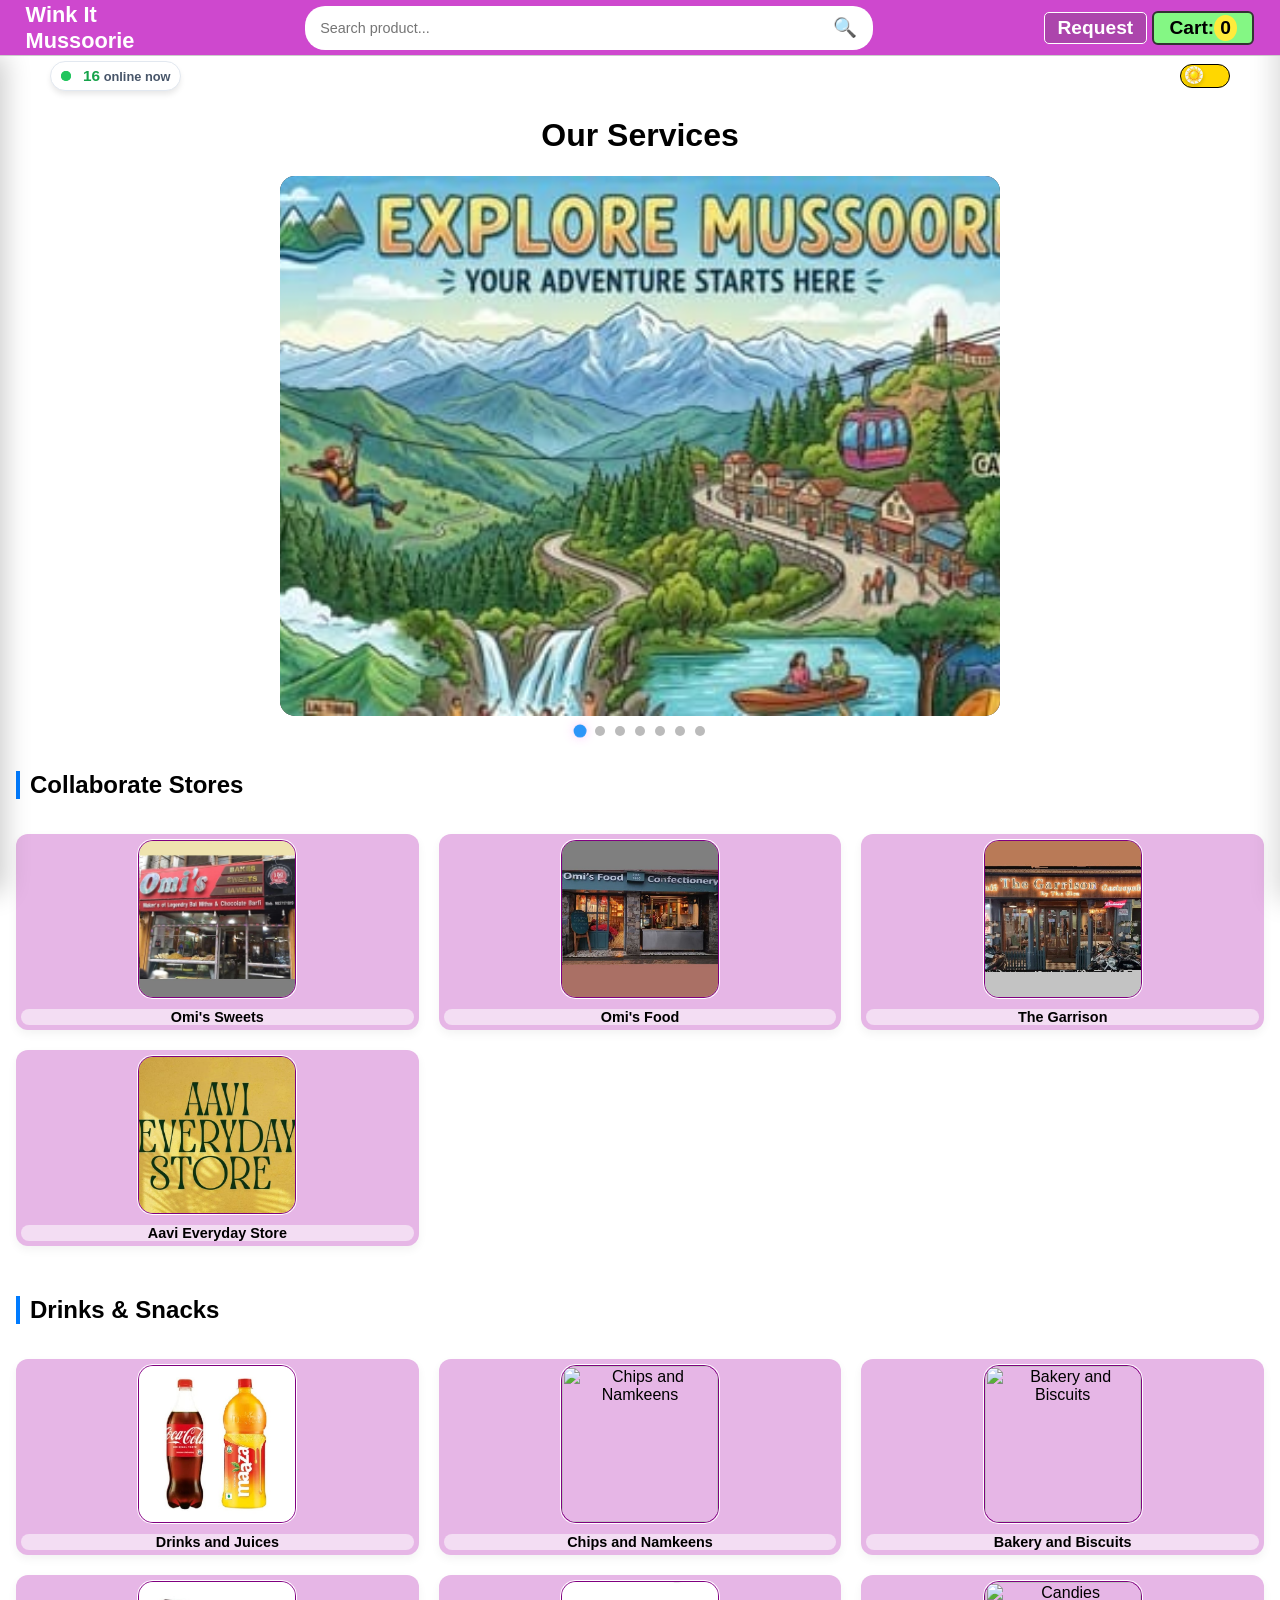
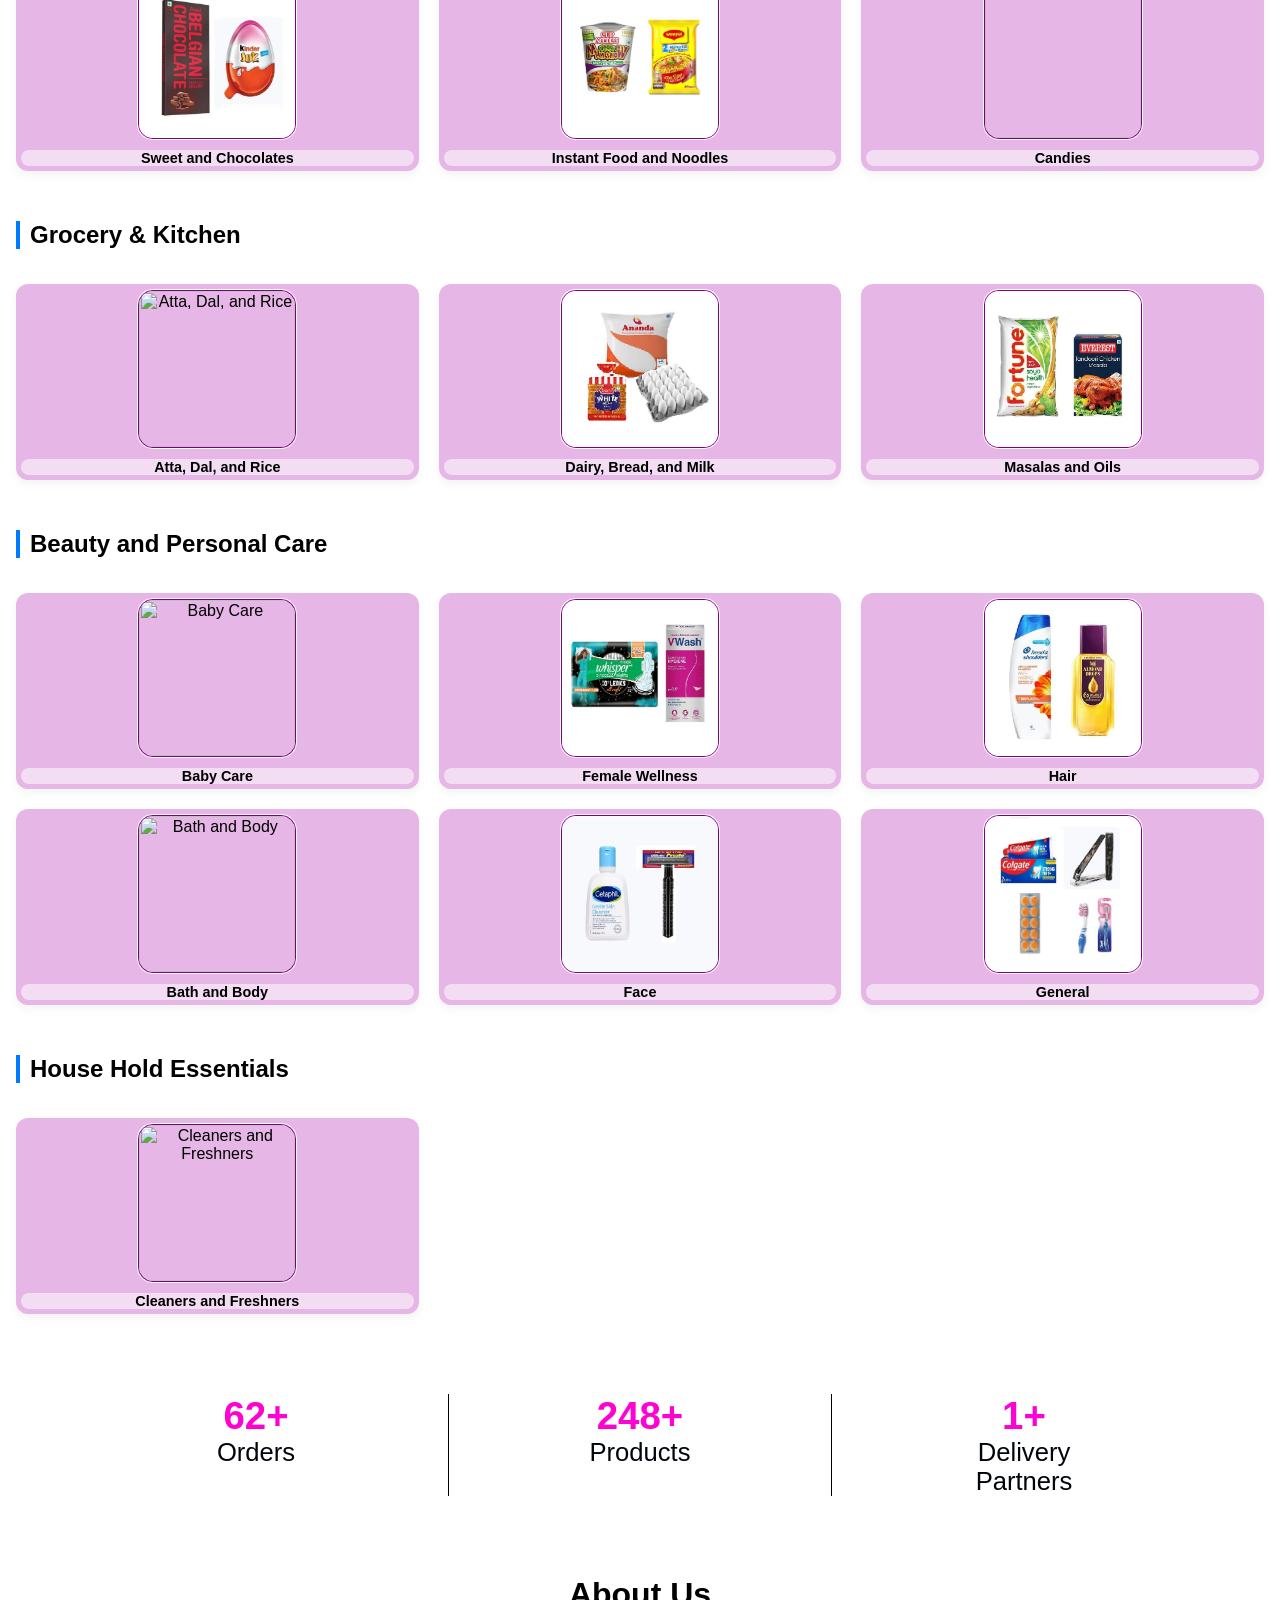
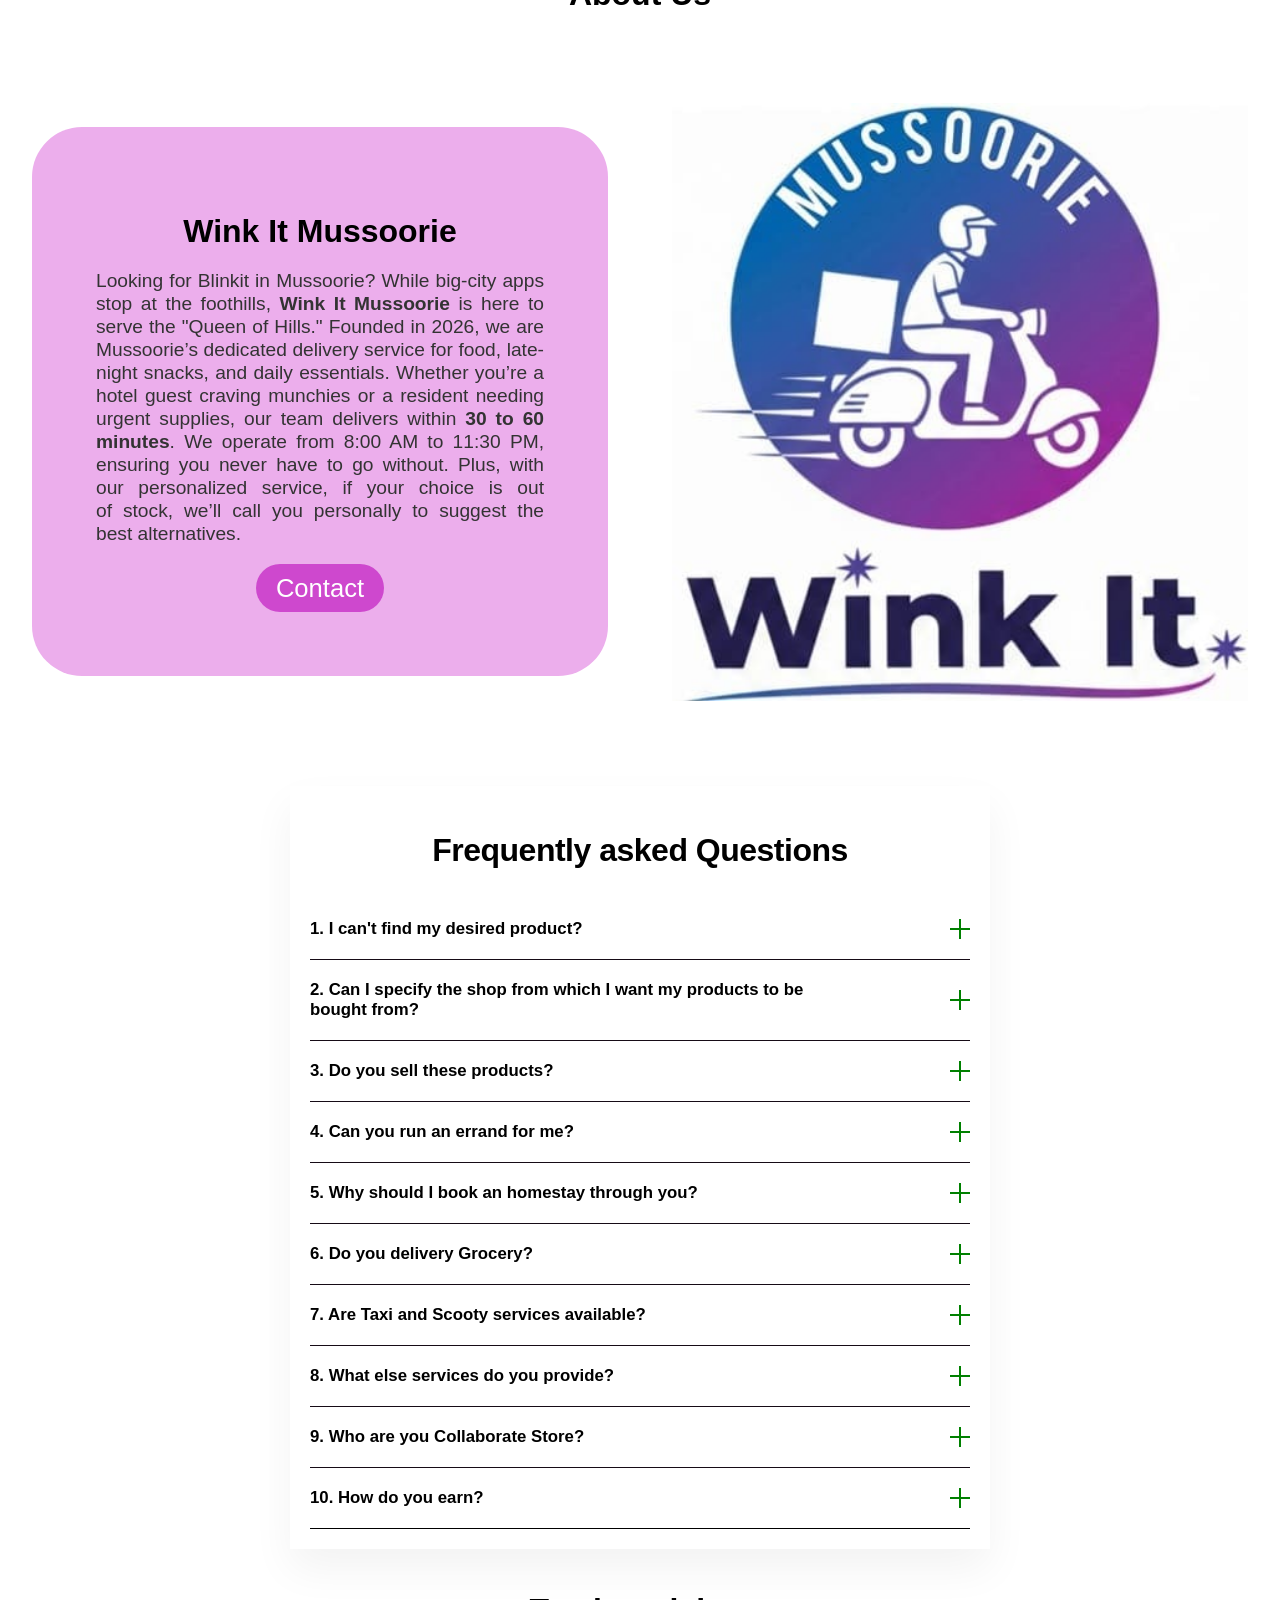
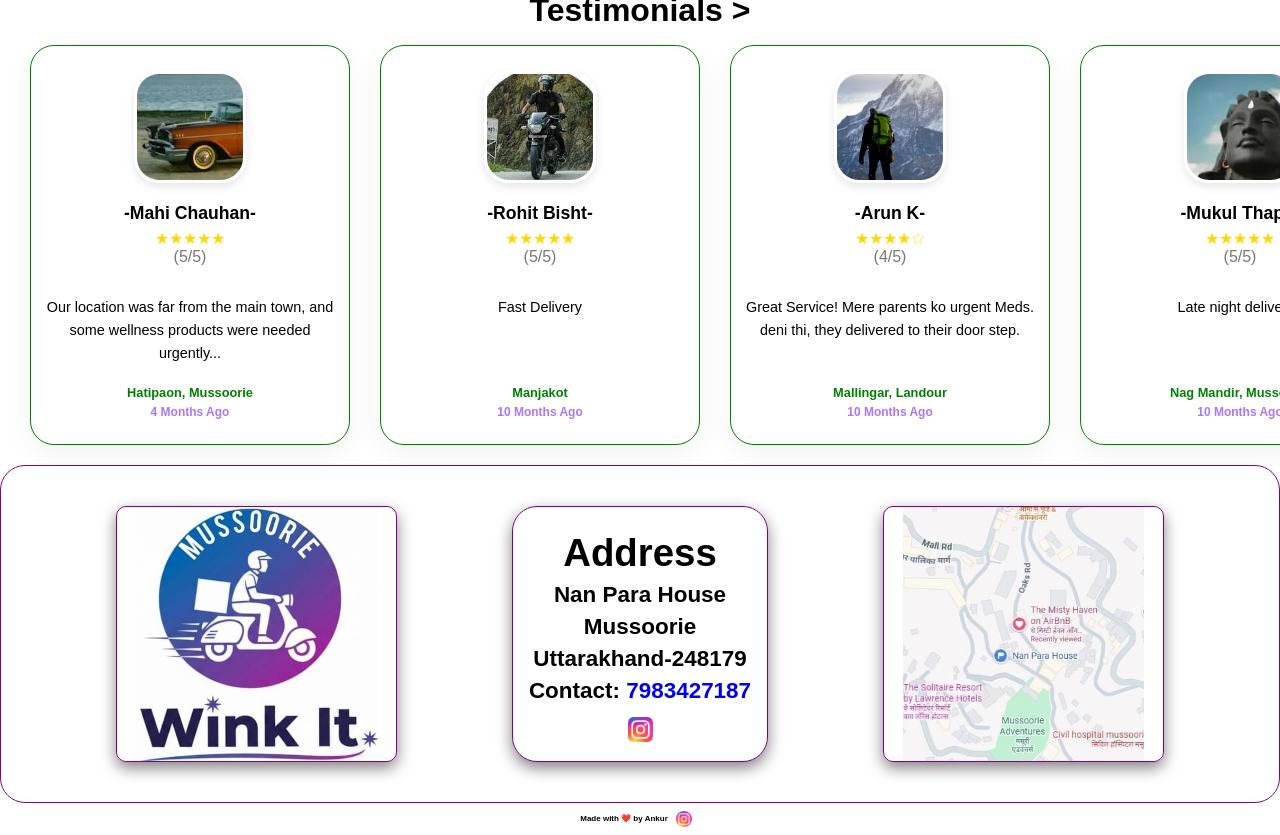
==== index.html @ fa9da30e "Add files via upload" ====
<head>
    <meta charset="UTF-8">
    <meta name="viewport" content="width=device-width, initial-scale=1.0, maximum-scale=1.0, user-scalable=no">
    <title>Wink It Mussoorie | Mussoorie Delivery Service</title>
    
    <meta name="description" content="Wink It Mussoorie provides premium delivery for food and essentials in 30-60 minutes. Serving the community from 8:00 AM to 11:30 PM. Order via WhatsApp!">

    <meta name="keywords" content="Wink It Mussoorie, food delivery Mussoorie, food delivery char dukan, fast delivery Mussoorie, Delivery, Wink It Landour, food delivery landour, landour delivery, mussoorie delivery, mall road delivery, dalai hill delivery, library delivery, food delivery service in Mussoorie, Chacha Ka Dhabba, Landour Bakehouse, Rokby, Savoy, Omi's Mussoorie, Omi's Sweet Shop, Mussoorie Weather, Weather Mussoorie, Mussoorie Distance, Mussoorie Temprature, Temprature Mussoorie, Dehradun To Mussoorie, Airbnb in Mussoorie, Mussoorie Crowd, Kempty Falls, Bhatta Falls, Taxi Mussoorie number, Best Taxi Service in Mussoorie, Taxi Service, Taxi Number Mussoorie, Scoory rental mussoorie, Scooty Rental Number Mussoorie, Mussoorie Taxi Number">

    <meta property="og:title" content="WinkIt Mussoorie">
    <meta property="og:description" content="Fastest delivery for food and essentials in Mussoorie. Open 8:00 AM - 11:30 PM.">
    <meta property="og:image" content="newlogo.jpg">
    <meta property="og:url" content="https://www.winkitmussoorie.com">

    <link rel="icon" type="image/x-icon" href="newlogo.ico">
    <link rel="stylesheet" href="style.css">
</head>
<body>
    <div id="splash-screen">
        <video id="intro-video" autoplay muted playsinline>
            <source src="intro.mp4" type="video/mp4">
            .
        </video>
    </div>
    <div id="cart-popup" class="cart-popup hidden">
        <div id="popup-images-container" class="popup-images"></div>
        <p><span id="popup-count">0</span> Item in cart</p>
    </div>

    <header>
        <a href="https://www.instagram.com/wink_it_mussoorie" id="logo-link"><h2 class="logo">Wink It<br>Mussoorie</h2></a>
        
        <div class="search-container">
            <input type="text" id="product-search" placeholder="Search product...">
            <span id="clear-search" class="clear-btn hidden">✕</span>
            <button class="search-btn" id="search-btn">🔍</button>
            <div id="search-suggestions"></div>
        </div>

        <div class="nav-links">
            <a id="collectiona" href="https://api.whatsapp.com/send?phone=917983427187&text=Hi,%20I'd%20like%20to%20request%20a%20service."><h2>Request</h2></a>
            <div class="order-trigger" id="cart-trigger">
                Cart: <span id="cart-count">0</span>
            </div>
        </div>
    </header>
    <div class="top-bar">
        <div class="online-status">
            <div class="dot-container">
                <div class="dot"></div>
                <div class="pulse"></div>
            </div>
            <span class="status-text">
                <span id="online-count">1</span> online now
            </span>
        </div>

        <div class="theme-switch-wrapper">
            <label class="theme-switch" for="checkbox">
                <input type="checkbox" id="checkbox" />
                <div class="slider round"></div>
            </label>
        </div>
    </div>
    <div class="ourservice"><h1 class="main-title">Our Services</h1></div>
    
    <div class="scmain">
    <div class="slider-container">
        <a href="https://api.whatsapp.com/send?phone=917983427187&text=Hi,%20I'd%20like%20to%20request%20a%20service."> 
            <div class="slider-wrapper" id="slider">
                <img src="service3.jpg" alt="Slide 1">
                <img src="service1.jpg" alt="Slide 2">
                <img src="service2.jpg" alt="Slide 3">
                <img src="service4.jpg" alt="Slide 4">
                <img src="service5.jpg" alt="Slide 5">
                <img src="service6.jpg" alt="Slide 6">
                <img src="service7.jpg" alt="Slide 7">
            </div>
        </a>
        <button class="btn left" id="prevBtn" onclick="moveSlide(-1)"></button>
        <button class="btn right" id="nextBtn" onclick="moveSlide(1)"></button>
    </div>

    <div class="dota-container" id="dots">
        <span class="dota active"></span>
        <span class="dota"></span>
        <span class="dota"></span>
        <span class="dota"></span>
        <span class="dota"></span>
        <span class="dota"></span>
        <span class="dota"></span>
    </div>
</div>

    
    

    <main id="collection-view">
        <div class="collection-grid" id="collection-grid"></div>
    </main>

    <div id="product-slider">
        <div class="slider-header">
            <h2 id="slider-title">Collection</h2>
            <button class="back-btn" id="close-slider">✕</button>
        </div>
        <div id="pslidandp">
            <div id="pgroupslider">ajlfh</div>
            <div id="product-grid">
            </div>
        </div>
    </div>

    <div id="orderSidebar">
        <button class="close-btn" id="close-sidebar">×</button>
        <h2>Checkout</h2>
        <div id="sidebar-content"></div>
        <div id="sidebar-footer">
            <hr>
            <p>Items Total: Rs <span id="subtotal-val">0</span></p>
            <p id="tax-row" style="display: none;">Store GST (5%): Rs <span id="tax-val">0</span></p>
            <p>Delivery Charges: Rs <span id="delivery-val">0</span></p>
            <h3>Total Amount: Rs <span id="total-price">0</span></h3>
            <div class="address-section">
                <input type="text" id="cust-name" placeholder="Your Name">
                <button id="location-btn" class="loc-btn">📍 Share Current Location</button>
                
                <textarea id="cust-address" rows="3" placeholder="Use 'Share Current Location''" readonly></textarea>
                <span id="location-display"></span>
            </div>
            <button class="checkout-btn" id="checkout-whatsapp">
                <span class="lock-icon">🔒</span> Order via WhatsApp &#10140;
            </button>
        </div>
    </div>
    <div class="stats-container">
        <div class="stat-group">
            <span class="counter" data-target="100">0+</span>
            <span class="label">Orders</span>
        </div>
        <div class="stat-group">
            <span class="counter" data-target="400">0+</span>
            <span class="label">Products</span>
        </div>
        <div class="stat-group">
            <span class="counter" data-target="2">0+</span>
            <span class="label">Delivery<br>Partners</span>
        </div>
    </div>

    <div id="abt" class="about">
        <h1 class="heading">About Us</h1>
        <div class="abox">
            <div class="atext">
                <h1>Wink It Mussoorie</h1>
                <p>Looking for Blinkit in Mussoorie? While big-city apps stop at the foothills, <b>Wink It Mussoorie </b>is here to serve the "Queen of Hills." Founded in 2026, we are Mussoorie’s dedicated delivery service for food, late-night snacks, and daily essentials.
                    Whether you’re a hotel guest craving munchies or a resident needing urgent supplies, our team delivers within <b>30 to 60 minutes</b>. We operate from 8:00 AM to 11:30 PM, ensuring you never have to go without. Plus, with our personalized service, if your choice is out of stock, we’ll call you personally to suggest the best alternatives.</p>
                <a href="tel:7983427187"><button class="contact-btn">Contact</button></a>
            </div>
            <div class="aimg">
                <img src="newlogo.jpg" alt="Logo">
            </div>
        </div>
    </div>
    <div class="faq-card">
        <h2>Frequently asked Questions</h2>
        <div id="faq-wrapper"></div>
    </div>
    <h1 class="heading testi">Testimonials &gt;</h1>
    <div class="rbox" id="slider-container">
        <div class="rwrap" id="review-inner"></div>
    </div>

    <div class="cbox">
        <div class="cwrap">
            <img class="cimg" src="newlogo.jpg" alt="Logo Footer">
            <div class="ctext">
                <h1>Address</h1>
                <h3>Nan Para House</h3>
                <h3>Mussoorie</h3>
                <h3>Uttarakhand-248179</h3>
                <h3>Contact: <a href="tel:7983427187">7983427187</a></h3>
                <div class="acc">
                    <a href="https://www.instagram.com/winkitmussoorie"><img title="Instagram" src="insta.jpg" alt="Instagram"></a>
                </div>
            </div>
            <a href="https://maps.app.goo.gl/6aGjydyM8Kf6ZvdJ6" id="map-link"><img class="cimg" src="map.jpg" alt="Map"></a>
        </div>
    </div>
    <footer class="footerf"><h1>Made with ❤️ by Ankur</h1><a href="https://www.instagram.com/ankurchauhan129"><img class="mwli" src="insta.jpg" alt=""></a></footer>

    <div id="lightbox" class="lightbox hidden">
    <div class="lightbox-content">
        <span class="close-lightbox">&times;</span>
        <h2 id="lightbox-title"></h2>
        
        <div class="slider-container">
            <button class="prev-slide">❮</button>
            <div id="slider-images"></div>
            <button class="next-slide">❯</button>
        </div>
        
        <p id="lightbox-description"></p>

      

    <script src="script.js"></script>
</body>

</html>
---- style.css ----
/* 10:30 pm*/
* { box-sizing: border-box;}
html{background-color: white;}
body { font-family: sans-serif; margin: 0; padding: 0; overflow-x: hidden; background-color: white; width: 100%; scroll-behavior: smooth; display: flex; align-items: center; justify-content: center; flex-direction: column;}
a { text-decoration: none; }

header { width: 100%; height: 3.5rem; border-bottom: 1px solid #ccc; display: flex; justify-content: space-between; align-items: center; position: sticky; top: 0; background: rgb(206, 72, 206); z-index: 2000; padding: 0 2%;}
.logo { height: max-content; width: max-content; color: white; font-size: clamp(1rem, 1.7vw, 1.7rem); margin: auto; padding: 0px;}
#logo-link{height: 100%; display: flex; justify-content: left; align-items: center;}
.logo:hover { text-decoration: underline; cursor: pointer;}
#splash-screen {
    display: none;
}

.highlight-search {
    z-index: 100;
    position: relative;
    /* Soft modern Green glow to match your theme */
    box-shadow: 
        0 0 0 4px rgb(27, 253, 27), 
        0 0 30px rgba(123, 252, 2, 0.6) !important;
    
    /* Full Horizontal Spin + Scale */
    transform: perspective(1000px) rotateY(360deg) scale(1.05);
    
    /* Transition set to 1s to match your request */
    transition: all 1s cubic-bezier(0.34, 1.56, 0.64, 1);
    
    backface-visibility: visible; 
}
.highlight-search > * { backface-visibility: visible; }

.search-container { display: flex; align-items: center; background: white; border-radius: 20px; padding: 2px 10px; margin: 0 10px; flex-grow: 0.5; position: relative; height: 80%;}
.search-container input { border: none; outline: none; padding: 5px; width: 100%; border-radius: 20px; font-size: 0.9rem;}
.search-btn { background: none; border: none; cursor: pointer; font-size: 1.2rem; animation: move 1s linear infinite; border-radius: 5px;}

/* Clear Search Button Style */
.clear-btn { padding: 0 5px; cursor: pointer; color: #999; font-weight: bold; font-size: 0.8rem; transition: 0.2s; }
.clear-btn:hover { color: #333; }

#search-suggestions { position: absolute; top: 110%; left: 0; width: 100%; background: white; border-radius: 8px; box-shadow: 0 4px 15px rgba(0,0,0,0.2); display: none; z-index: 3000; max-height: 250px; overflow-y: auto;}
.suggestion-item { padding: 10px 15px; cursor: pointer; border-bottom: 1px solid #eee; display: flex; align-items: center; gap: 10px; font-size: 0.9rem;}
.suggestion-item:last-child { border-bottom: none; }
.suggestion-item:hover { background-color: #f0f0f0; }
.suggestion-item img { width: 30px; height: 30px; object-fit: cover; border-radius: 4px; }

.nav-links { display: flex; align-items: center; gap: 5px; }
.nav-links h2 {
  /* --- Your Existing Styles --- */
  background-color: rgb(172, 69, 172);
  font-size: clamp(0.8rem, 1.5vw, 1.5rem);
  margin: 0;
  cursor: pointer;
  color: white;
  border: 1px solid white;
  border-radius: 5px;
  padding: 4px 0px;
  padding-inline: clamp(0.5rem, 1vw, 1rem);
  white-space: nowrap;
  user-select: none;
  display: inline-block; /* Required for transforms to apply correctly */

  /* --- The Animation Trigger --- */
  /* Runs for 2 seconds, repeats forever */
  animation: shrinkBounce 2s cubic-bezier(0.175, 0.885, 0.32, 1.275) infinite;
}

/* --- The Percentage-Based Keyframes --- */
@keyframes shrinkBounce {
  0% {
    transform: scale(1);
  }
  20% {
    /* The Shrink Phase */
    transform: scale(0.85); 
  }
  40% {
    /* The Bounce Phase (Overshoot) */
    transform: scale(1.05);
  }
  60%, 100% {
    /* Return to Rest */
    transform: scale(1);
  }
}

.order-trigger { display: flex; align-items: center; justify-content: center; background-color: rgb(132, 247, 132); padding: 2px 4px; border: 2px solid #333; width: clamp(4rem, 8vw, 8rem); border-radius: 6px; cursor: pointer; font-weight: bold; font-size: clamp(0.8rem, 1.5vw, 1.5rem) }
.order-trigger:hover { background-color: #25D366; }
#cart-count { background-color: #ffeb3b; padding: 2px 6px; border-radius: 50%; }

#collection-view { padding: 0rem 1rem; width: 100%; scroll-margin-top: 80px;}
#collection-view h1.main-title { margin: 0px 0px 0px 0px; padding: 0px; width: 100%; display: flex; justify-content: center; align-items: center; font-size: 2.5rem;}
.heading { margin: 0px 0px 0px 0px; padding: 0px 0px 5px 0px; width: 100%; display: flex; justify-content: center; align-items: center; font-size: 2rem;}

.collection-grid { display: grid; grid-template-columns: repeat(auto-fit, minmax(min(90%, 350px), 1fr)); gap: 20px; width: 100%; 
    margin-bottom: 3rem;}
.collection-card { background: rgb(230, 182, 230); border-radius: 12px; padding: 5px; cursor: pointer; transition: 0.3s; box-shadow: 0 4px 10px rgba(0,0,0,0.05); text-align: center;}

.collection-card h3 { margin: 5px 0 0 0; font-size: clamp(0.9rem, 1vw, 1.1rem); border-radius: 50px; background-color: rgb(243, 221, 243);}

.image-preview-box { display: grid; width: 100%; max-width: 160px; margin: 0 auto 10px auto; background: none; overflow: hidden; border-radius: 15px; gap: 0.2rem;}
.image-preview-card { border: 0.5px solid #fff; aspect-ratio: 1/1; border-radius: 15px;}
.image-preview-card img { width: 100%; height: 100%; display: block; object-fit: cover; border: 0.5px solid purple; border-radius: 15px;}

#prevBtn{display: none;}
#nextBtn{display: none;}


#product-slider { position: fixed; top: 3.5rem; padding-bottom: 10rem; left: 0; width: 100%; height: calc(100svh - 4rem); background-color: rgb(252, 241, 252); z-index: 1000; transform: translateX(-100%); transition: 0.4s ease-in-out; box-shadow: 5px 0 25px rgba(0,0,0,0.2); overflow-y: auto; border: 2px solid black;}
#product-slider.active { transform: translateX(0); height: 100svh;}
.slider-header { position: sticky; top: 0; background: rgb(197, 94, 197); padding: 15px 5%; display: flex; align-items: center; justify-content: space-between; border-bottom: 1px solid #ddd; z-index: 10; }
#slider-title{margin: 0; color: white;}
.back-btn { border: 1px solid white; background: none; color: white; padding: 8px 15px; border-radius: 5px; cursor: pointer; }
#pslidandp{
    display: flex;
    justify-content: center;
    align-items: flex-start;
    flex-direction: row;
    position: relative;
    display: flex;
    height: auto; /* Adjust based on your header */
}
#pgroupslider {
    /* Layout & Positioning */
    width: clamp(75px, 15vw, 100px); /* Responsive width: mobile friendly but caps on desktop */
    height: 80svh;   /* Takes full height minus header space */
    position: sticky;
    top: 85px;                      /* Matches your header height */
    left: 0;
    z-index: 5;

    /* Flexbox for Items */
    display: flex;
    flex-direction: column;
    align-items: center;
    gap: 15px;
    border-top: 2px solid purple;
    border-bottom: 2px solid purple;
    border-left: none;
    border-right: none;
    border-radius: 0px 30px 0px 0px;                   /* Spacing between subcat items */

    /* Aesthetics */
    background: plum;
    border-right: 1px solid #eee;
    padding: 15px 5px;
    
    /* Scroll Behavior */
    overflow-y: auto;
    overflow-x: hidden;
    scroll-behavior: smooth;
    -webkit-overflow-scrolling: touch;
}

/* Hide scrollbar for Chrome/Safari if preferred, or keep for visual feedback */
#pgroupslider::-webkit-scrollbar { width: 6px; height: 1rem;}
#pgroupslider::-webkit-scrollbar-thumb { background: green; border-radius: 10px; }

.subcat-nav-item {
    display: flex;
    flex-direction: column;
    align-items: center;
    padding: 10px 5px;
    cursor: pointer;
    text-align: center;
    border-bottom: 1px solid black;
    border-radius: 10px;
    transition: background-color 0.2s ease;
    
    /* --- Add these lines --- */
    min-width: 118%;           /* Forces the item to span the full sidebar width */
    box-sizing: border-box; /* Ensures padding doesn't push the item past 100% */
    flex-shrink: 0;        /* Prevents the items from squishing if the container is small */
}
/* This replaces .subcat-nav-item:active */
.subcat-active-highlight {
    background-color: rgb(112, 238, 112) !important;
    transition: background-color 0.1s ease;
}

.subcat-nav-item img {
    width: 50px;
    height: 50px;
    border-radius: 10px;
    object-fit: cover;
    margin-bottom: 5px;
    border: 2px solid transparent;
    object-fit: cover;
}

.subcat-nav-item span {
    font-size: 0.9rem;
    font-weight: bold;
    color: white;
    overflow: hidden;
    text-overflow: ellipsis;
    width: 100%;
}

#product-grid {
    grid-template-columns: repeat(auto-fill, minmax(150px, 1fr));
    flex: 1;
    overflow-y: auto;
    padding: 10px;
    scroll-behavior: smooth;
    scroll-padding-top: 1px;
    
}

.subcat-grid-inner {
    display: grid;
    grid-template-columns: repeat(auto-fill, minmax(80px, 1fr));
    gap: 15px;
}


#product-grid { display: grid; grid-template-columns: repeat(auto-fit, minmax(300px, 1fr)); gap: clamp(0.5rem, 2vw, 2rem); padding: 15px; align-items: center;}
.empty-msg { grid-column: 1/-1; padding: 50px; text-align: center; }
.card { background: white; border: 1px solid #eee; padding: 10px; border-radius: 12px; text-align: center; box-shadow: 0 4px 12px rgba(0,0,0,0.1); width: 100%; margin: auto; height: max-content; transition: 0.3s; transform: perspective(1000px) rotateY(0deg);}
.card[id^="sub-"] {
    scroll-margin-top: 200px; /* Adjust: 85px (header height) + 10px (desired padding) */
}
.card h4 { margin: 5px 0; font-size: 1.1rem; }
.card .price-tag { margin: 5px 0; font-size: 1.1rem; font-weight: bold; }
.card:hover { box-shadow: -5px 0 25px rgba(0,0,0,0.5);}
.img-container { width: 100%; height: clamp(7rem, 17vw, 17rem); border-radius: 8px; overflow: hidden; margin-bottom: 10px; background: #f0f0f0; }
.iimg { width: 100%; height: 100%; object-fit: cover; display: block; }

.variant-selector { display: flex; justify-content: center; flex-direction: column; flex-wrap: wrap; gap: 5px; margin: 10px 0; height: clamp(5rem, 8vw, 8rem); margin: 0px; padding: 0px; border-top: 1px solid purple; border-bottom: 1px solid purple; }
.variant-btn { display: flex; justify-content: space-between; gap: 10px; padding: 4px 10px; font-size: 1.1rem; border: 1px solid #ccc; background-color: none; border-radius: 20px; cursor: pointer; min-width: 100px;}
.variant-btn.active { background: rgb(12, 155, 12); color: white; border-color: #333; }
.variant-btn span { font-size: 1rem; background: none;}
.unit-text { opacity: 0.8; font-weight: normal;}

.controls { display: flex; justify-content: center; align-items: center; gap: 10px; min-height: 40px; }
.controls button { padding: 5px 10px; cursor: pointer; border: 1px solid #333; background: rgb(7, 207, 57); border-radius: 4px; font-weight: bold; font-size: 1.2rem; }
.controls button:hover { background: green; color: white; }
.add-btn{color:white;}
.qty-btn { color:black; background: #ffeb3b !important; border: none !important; }
.qty-controls span { margin: 0 8px; font-weight: bold; }

#orderSidebar { position: fixed; bottom: 0rem; right: 0; width: 400px; max-width: 100%; height: 100svh; background: white; box-shadow: -5px 0 25px rgba(0,0,0,0.15); transition: 0.4s ease-in-out; transform: translateX(100%); z-index: 1000; padding: 20px; padding-top: 4rem; overflow-y: auto; font-size: 1.2rem;}
#orderSidebar.active { transform: translateX(0); }
.order-item-detail { display: flex; align-items: center; gap: 15px; border-bottom: 1px solid #eee; padding: 12px 0;}
.order-item-detail img { width: 45px; height: 45px; object-fit: cover; border-radius: 4px; }
.sidebar-controls { display: flex; align-items: center; gap: 8px; margin-top: 5px; }
#sidebar-footer h3{font-size: 1.3rem;} 
.side-qty-btn { background: #ffeb3b; border: 1px solid #333; border-radius: 4px; padding: 2px 8px; cursor: pointer; font-weight: bold; }

.address-section { margin-top: 15px; background: #f4f4f4; padding: 12px; border-radius: 8px; }
.address-section input, .address-section textarea { width: 100%; margin-top: 8px; padding: 10px; border: 1px solid #ccc; border-radius: 4px; font-size: 1rem;}
.loc-btn { background: #007bff; font-size: 1.1rem; color: white; border: none; padding: 10px; width: 100%; border-radius: 4px; margin-top: 10px; cursor: pointer; }
#location-display { font-size: 1rem; color: #666; display: block; margin-top: 5px; }

.checkout-btn { width: 100%; padding: 15px; background: #25D366; color:white; border: none; border-radius: 6px; cursor: pointer; font-size: 1.3rem; font-weight: bold; margin-top: 15px; display: flex; align-items: center; justify-content: center;}
.lock-icon { margin-right: 5px; }
.close-btn { background: rgb(216, 213, 213); border: 1px solid black; font-size: clamp(1.5rem, 2vw, 2rem); cursor: pointer; float: right; border-radius: 5px; padding: 0.5rem 1rem;}

.cart-popup { border: 1px solid purple; background-color: rgb(12, 199, 12); position: fixed; bottom: 15px; left: 50%; transform: translateX(-50%); width: 80%; max-width: 320px; padding: 10px; border-radius: 12px; box-shadow: 0 4px 20px rgba(0,0,0,0.2); display: flex; flex-direction: column; align-items: center; z-index: 1500; cursor: pointer; }
.cart-popup p{color: white; font-weight: bolder; padding: 0px; margin: 0px;}
.popup-images { display: flex; gap: 4px; margin-bottom: 6px;}
#popup-images-container{background-color: none;}
.cart-popup img { width: 50px; height: 50px; object-fit: cover; border-radius: 4px; border: 0.5px solid purple;}
#popup-count{margin:0; font-size: 1.1rem;}

.hidden { display: none !important; }
h6 { font-size: 1.3rem; margin: 0px; padding: 0px; text-align: center;}

.about { height: auto; width: 100%; border-radius: 25px; scroll-margin-top: 80px; display: flex; justify-content: center; align-items: center; flex-direction: column;}
.abox { display: grid; grid-template-columns: repeat(auto-fit, minmax(350px, 1fr)); place-items: center; }
.atext { justify-self: center; display: flex; justify-content: center; align-items: center; flex-direction: column; padding: clamp(1rem, 5vw, 5rem); width: 90%; background-color: rgb(236, 174, 236); border-radius: 50px;}
.atext h1 { padding-bottom: 0px; margin-bottom: 0px; }
.atext p { font-size: 1.2rem; 
    line-height: 1.2;        /* 1.2 is too tight; 1.5 gives the breathability you mentioned */
    text-align: justify; 
    hyphens: auto;           /* This fixes the irregular spacing by splitting long words */
    text-wrap: pretty; 
    color: #333;
    
    /* Optional: Improves how the browser handles word spacing */
    word-break: break-word;}
.contact-btn { background-color: rgb(206, 72, 206); height: 3rem; width: clamp(8rem, 10vw, 10rem); border-radius: 25px; color: white; font-size: clamp(1rem, 2vw, 2rem); animation: move 1s linear infinite; cursor: pointer; border: none;}
.contact-btn:hover { background-color: purple;}

@keyframes move { 0%{ transform: translateY(-5px); } 50%{ transform: translateY(0px); } 100%{ transform: translateY(-5px); } }

.aimg { display: flex; justify-content: center; align-items: center; width: 100%; height: clamp(20rem, 60vw, 60rem);}
.aimg img { height: 100%; width: 90%; padding: 20px 0px; object-fit: contain;}

.cbox { width: 100%; overflow: hidden; border: 1px solid purple; border-radius: 25px; padding: 40px 20px;}
.cwrap { flex-wrap:nowrap; width: 100%; display: flex; justify-content: space-evenly; align-items: center; flex-direction: row; gap: 20px;}
.cimg { height: clamp(5rem, 20vw, 18rem); width: clamp(5rem, 22vw, 20rem); border: 1px solid purple; border-radius: 10px; box-shadow: 0 6px 15px rgba(17, 1, 9, 0.5); object-fit: contain;}
.ctext { text-align: center; border: 1px solid purple; padding: 0px 0px; width: 90%; font-size: clamp(0.7rem, 1.5vw, 1.5rem); display: flex; justify-content: center; align-items: center; flex-direction: column; box-shadow: 0 6px 15px rgba(17, 1, 9, 0.5); border-radius: 25px; background-color: white; height: clamp(10rem, 20vw, 20rem); line-height: clamp(0.1rem, 0.1vw, 0.1rem); width: clamp(10rem, 20vw, 20rem);}
.ctext h3{margin: 0px; padding: 0px; line-height: clamp(1.2rem, 2.5vw, 2.5rem);}
.acc img { height: 25px; width: 25px; border-radius: 5px; animation: ro 5s ease infinite;}
.acc { width: 100%; display: flex; justify-content: space-evenly; align-items: center; margin-top: 10px;}
@keyframes ro{
    0% { transform: scale(1) rotate(0deg); }
    50% { transform: scale(2) rotate(180deg); }
    100% { transform: scale(1) rotate(360deg); }
}

@media (max-width: 768px) {
    .collection-grid { display: grid; 
  /* This forces exactly 3 columns on all screen sizes */
  grid-template-columns: repeat(3, 1fr); 
  gap: 5px; /* Adjusted gap to ensure they fit on mobile */
  width: 100%;
}
    #product-grid { grid-template-columns: 1fr 1fr; }
    .atext { order: 1;}
    .logo { font-size: clamp(1rem, 3vw, 1.2rem); line-height: 1.1; }
    .search-container { flex-grow: 0.7; margin: 0 5px; }/* Splash Screen Styling */
    @keyframes cinematicFade {
    0% { opacity: 1; visibility: visible; }
    83% { opacity: 1; visibility: visible; } /* Stay visible for ~5s (83% of 6s) */
    100% { opacity: 0; visibility: hidden; pointer-events: none; } /* Fade and disable */
}

#splash-screen {
    position: fixed;
    top: 0;
    left: 0;
    width: 100%;
    height: 100svh;
    background: #000;
    z-index: 9999;
    display: flex;
    justify-content: center;
    align-items: center;
    animation: cinematicFade 4.5s forwards; 
    z-index: 90000;
}

    #intro-video {
        width: 100%;
        height: 100%;
        object-fit: cover;
        z-index: 90000;
    }

    .fade-out {
        opacity: 0;
        visibility: hidden;
    }

    body.no-scroll {
        overflow: hidden;
    }
}
.top-bar {
    display: flex;
    justify-content: start; /* This pushes items to the ends */
    align-items: center;
    width: 100%;
    max-width: 1200px;
    padding: 0rem 0.5rem 0rem 0.5rem;
}

/* Online Status Styles */
.online-status {
    display: inline-flex;
    align-items: center;
    padding: 5px 10px;
    background: white;
    border: 1px solid #e2e8f0;
    border-radius: 50px;
    box-shadow: 0 4px 6px -1px rgba(0, 0, 0, 0.1);
    width: auto;
    
}

.dot-container {
    position: relative;
    width: 10px;
    height: 10px;
    margin-right: 12px;
}

.dot, .pulse {
    width: 10px;
    height: 10px;
    background-color: #22c55e;
    border-radius: 50%;
    position: absolute;
}

.pulse {
    animation: pulse-animation 2s infinite;
}

@keyframes pulse-animation {
    0% { transform: scale(1); opacity: 0.6; }
    100% { transform: scale(3); opacity: 0; }
}

.status-text {
    color: #475569;
    font-size: clamp(0.8rem, 1vw, 1rem);
    font-weight: bold; /*Starus ki words*/
}

#online-count {
    color: #16a34a;
    font-size: clamp(0.9rem, 1.2vw, 1.2rem); /*Count ki setting*/
}
.stats-container {
            display: flex;
            justify-content: center;
            gap: 0px;
            opacity: 0;
            text-align: center;
            width: 100%;
            margin: 0rem 0rem;
            padding: 2rem 0rem;
            margin-bottom: 3rem;
            animation: scroll linear forwards;
            animation-timeline: view();
            animation-range: entry 0% entry 100%;
        }
        @keyframes scroll{
            from{
                opacity: 0;
            }
            to{
                opacity: 1;
            }
        }

        .stat-group {
            display: flex;
            flex-direction: column;
            width: 30%;
        }
        .stat-group:nth-child(2) {
            border-right: 1px solid black;
            border-left: 1px solid black;
        }

        .counter {
            font-size: clamp(2rem, 3vw, 3rem);
            color: #fc03d2;
            font-weight: bold;
        }
        

        .label {
            font-size: clamp(1rem, 2vw, 2rem);
            color: #00050c;
            font-weight: 500;
        }

/* Top Bar Layout */
.top-bar {
    display: flex;
    justify-content: space-between; /* Pushes status to left, button to right */
    align-items: center;
    padding: 5px 10px;
    transition: background 0.3s ease;
}
.faq-card {
    background: var(--card-bg);
    width: 100%;
    max-width: 700px;
    padding: 20px;
    box-shadow: 0 20px 40px rgba(0,0,0,0.05);
}

.faq-card h2 {
    text-align: center;
    color: var(--text-dark);
    font-size: 2rem;
    margin-bottom: 30px;
    letter-spacing: -0.5px;
}

.faq-item {
    border-bottom: 1px solid #160b16;
}

.faq-item:last-child {
    border-bottom: 1px solid black;
}
.faq-question div{
    color: purple;
    margin: 0px;
    padding: 0px;
}
.faq-question {
    width: 100%;
    padding: 20px 0;
    display: flex;
    justify-content: space-between;
    align-items: center;
    cursor: pointer;
    border: none;
    background: none;
    text-align: left;
    font-size: 1.05rem;
    font-weight: 600;
    color: var(--text-dark);
    transition: color 0.2s ease;
}

.faq-question:hover {
    color: var(--accent-color);
}
.faq-question span {width: 80%;}

.faq-answer {
    max-height: 0;
    overflow: hidden;
    transition: all 0.3s cubic-bezier(0, 1, 0, 1);
    color: var(--text-light);
    line-height: 1.6;
}

.faq-item.active .faq-answer {
    max-height: 1000px;
    transition: all 0.3s cubic-bezier(1, 0, 1, 0);
    padding: 0px;
}

.icon {
    width: 20px;
    height: 20px;
    position: relative;
    transition: transform 0.3s ease;
}
/* Ensures the heading breaks the grid flow and takes a full row */
.grid-section-heading {
    grid-column: 1 / -1; /* Spans from the first column to the last */
    width: 100%;
    margin: 30px 0 15px 0;
    font-size: 1.5rem;
    padding-left: 10px;
    border-left: 4px solid #007bff; /* Optional accent */
}

/* Ensure the grid doesn't try to align the heading like a card */
#collectionGrid {
    display: grid;
    grid-template-columns: repeat(auto-fill, minmax(200px, 1fr));
    gap: 20px;
}

/* Modern Plus-to-Minus Icon */
.icon::before, .icon::after {
    content: '';
    position: absolute;
    /* CHANGE THIS: from var(--accent-color) to purple */
    background: green; 
    transition: transform 0.3s ease;
}

/* Horizontal line */
.icon::before {
    width: 100%; 
    height: 2px; 
    top: 50%; 
    transform: translateY(-50%);
}

/* Vertical line */
.icon::after {
    width: 2px; 
    height: 100%; 
    left: 50%; 
    transform: translateX(-50%);}
.faq-item {
    width: 100%;
}

.faq-item.active .icon {
    transform: rotate(180deg);
    color: purple;
}
.faq-item.active .icon::after {
    transform: scaleY(0);
    color: purple;/* Hides vertical line to make it a minus */
}

/* Theme Button Styling */
/* Container for the switch */
.theme-switch-wrapper {
    display: flex;
    align-items: center;
}

.theme-switch {
    display: inline-block;
    height: 24px;
    position: relative;
    width: 50px;
}

.theme-switch input {
    display: none; /* Hide default checkbox */
}
/* 1. The Container: Hides the horizontal scrollbar */
        /* 1. The Container: Enable scrolling but hide scrollbar */
.rbox {
    overflow-x: auto; /* Changed from hidden to auto */
    scrollbar-width: none; /* Firefox */
    -ms-overflow-style: none; /* IE/Edge */
    scroll-behavior: smooth;
    width: 100%;
    cursor: grab; /* Visual cue that it can be dragged */

    scroll-snap-type: x mandatory;
}

.rbox:active {
    cursor: grabbing;
}

.rbox::-webkit-scrollbar { 
    display: none; 
} /* Chrome/Safari */

    .rwrap {
    display: flex;
    gap: 30px;
    width: max-content;
    padding: 20px 30px;
    pointer-events: auto;
    
    padding-top: 1rem; /* Ensures interaction is captured */
}

/* Pause the slider when the user hovers or touches it */


        .rcard {
            flex: 0 0 320px;
            padding: 25px 15px;
            border-radius: 24px;
            background: white;
            box-shadow: 0 10px 30px rgba(0,0,0,0.05);
            display: flex;
            align-items: center;
            flex-direction: column;
            border: 1px solid green;
            transition: transform 0.3s ease;
            scroll-snap-align: center;/* Optional: helps with flick-scrolling */
            scroll-snap-stop: always;
        }

        

        .rcard img {
            height: 7rem;
            width: 7rem;
            border-radius: 25px;
            object-fit: cover;
            margin-bottom: 15px;
            border: 3px solid #fff;
            box-shadow: 0 4px 10px rgba(0,0,0,0.1);
        }

        .rcard h1 { font-size: 1.1rem; color: var(--primary-color); margin: 5px 0; }

        /* Stars Container */
        .stars-container { 
            color: #FFD700; 
            margin-bottom: 15px; 
            text-align: center;
        }
        
        /* The <p> inside the stars section */
        .stars-container p {
            margin: 0;
            font-size: 1rem;
            color: #777;
            font-weight: 400;
        }

        .review-text { text-align: center; font-size: 0.9rem; line-height: 1.6; color: black; margin-bottom: 20px; flex-grow: 1; }
        .from-text { font-size: 0.8rem; color: green; font-weight: 600; margin: 0; }
        .time-ago { font-size: 0.75rem; color: #a976fc; margin-top: 5px; font-weight: 400; font-weight: bold; }

.footerf{
    margin: 0px;
    padding: 0px;
    width: 100%;
    display: flex;
    justify-content: center;
    align-items: center;
}
.testi{height: 5rem;
        padding-top: 3rem;}
.footerf h1{font-size: 0.5rem;}
.mwli{
    height: 1rem;
    width: 1rem;
    margin: 0.5rem;
    border-radius: 50px;
}
/* The track - Default (Light Mode / Left) */
.ourservice{width: 100%; display: flex; align-items: center; justify-content: center;}
.scmain{display: flex; align-items: center; justify-content: center; flex-direction: column;}

.slider {
    background-color: #FFD700; /* Bright Yellow */
    bottom: 0;
    cursor: pointer;
    left: 0;
    position: absolute;
    right: 0;
    top: 0;
    transition: .4s;
    border-radius: 34px;
    
    border: 1px solid black; /* Optional: slightly darker yellow border */
}
.slider-container {
position: relative;
    width: 90%; 
    max-width: 800px; /* Optional: prevents the slider from being too giant on large monitors */
    aspect-ratio: 4 / 3; /* Keeps a consistent shape */
    margin: 0px auto 5px auto; /* Added 20px top/bottom margin for spacing */
    overflow: hidden;
    border-radius: 15px;
    background: #222;
    /* Added to ensure buttons and wrapper align correctly */
    display: flex;
    align-items: center;
}

        .slider-wrapper {
            display: flex;
            width: 100%;
            height: 100%; /* Inherits the 4:3 shape from the container */
            
            /* Interactive States */
            cursor: grab;
            user-select: none; /* Prevents text/image highlighting while dragging */
            
            /* Smooth movement */
            transition: transform 0.8s cubic-bezier(0.4, 0, 0.2, 1);
            
            /* Important: Ensures images don't wrap to the next line */
            flex-direction: row;
            will-change: transform;
        }

        .slider-wrapper:active {
            cursor: grabbing;
        }

        .slider-wrapper img {
            flex: 0 0 100%; /* Each image takes exactly 100% of the container width */
            width: 100%;    /* Ensures image stretches to the flex basis */
            height: 100%;   /* Fills the 4:3 height */
            object-fit: cover;/* Fills the 4:3 area perfectly */
        }

        /* Navigation Buttons */
        

/* The sliding knob */
.slider:before {
    background-color: #fff;
    bottom: 3px;
    content: "";
    height: 18px;
    left: 4px;
    position: absolute;
    transition: .4s;
    width: 18px;
    border-radius: 50%;
    box-shadow: 0 2px 4px rgba(0,0,0,0.2);
    background-image: url('sun.jpg'); /* Sun Icon */
    background-size: 100%; /* Adjust size of icon inside circle */
    background-position: center;
    background-repeat: no-repeat;
    background-color: #fff;
}

/* When checked (Dark Mode / Right) */
input:checked + .slider {
    background-color: #C0C0C0; /* Silver */
    border: 1px solid #a9a9a9; /* Optional: slightly darker silver border */
}

/* Movement of the knob */
input:checked + .slider:before {
    transform: translateX(24px);
    background-image: url('moon.png'); /* Sun Icon */
    background-size: 100%; /* Adjust size of icon inside circle */
    background-position: center;
    background-repeat: no-repeat;
    background-color: #fff; /* Keeping the knob off-white for contrast */
}
/* Center the container and align dots horizontally */
.dota-container {
    display: flex;            /* Key: Aligns children in a row */
    justify-content: center;   /* Centers them on the screen */
    align-items: center;
    gap: 10px;                /* Space between the 7 dots */
    padding: 5px 0;
    width: 100%;
}

/* Base style for all 7 dots */
.dota {
    width: 10px;
    height: 10px;
    background-color: #bbb;   /* Inactive gray */
    border-radius: 50%;
    cursor: pointer;
    transition: all 0.3s ease;
    display: inline-block;    /* Backup for older browsers */
}

/* The "Red Bot" - Active State */
.dota.active {
    background-color: #2c96f8 !important; /* Bright Red */
    transform: scale(1.3);                /* Slightly larger */
    box-shadow: 0 0 8px rgba(248, 124, 242, 0.4); 
}
body.dark-mode .dota {
    background-color: #bbb; 
}

/* --- Dark Mode Theme for the rest of the page --- */
body.dark-mode * {
    background: black;
    background-color: #000;
    color: #fff;
}
body.dark-mode  {
    background: black;
    background-color: #000;
    color: #fff;
}
body.dark-mode button {
    background: black;
    background-color: #000;
    border: 1px solid white;
}
body.dark-mode .image-preview-box {background:grey;}
body.dark-mode .collection-card { background: grey;}
/* Making sure your product slider follows the dark theme */
body.dark-mode .product-slider {
    background-color: #000 !important;
    border: 1px solid #333;
}
body.dark-mode span {
    background: none;
}
body.dark-mode .dot{
    background-color: green;
}
body.dark-mode .stat-group:nth-child(2) {
            border-right: 1px solid grey;
            border-left: 1px solid grey;
        }
/* Theme Popup Styles */
.theme-popup {
    position: fixed;
    top: 90px;
    right: 10px; /* Adjust based on your theme button position */
    background: var(--accent-color, #ff4757);
    color: white;
    padding: 4px 8px;
    border-radius: 20px;
    font-size: 0.5rem;
    font-weight: bold;
    z-index: 10000;
    pointer-events: none;
    opacity: 0;
    transform: translateY(10px);
    transition: all 0.4s ease;
    box-shadow: 0 4px 15px rgba(0,0,0,0.2);
}

.theme-popup.show {
    opacity: 1;
    transform: translateY(0);
}
.lightbox {
    position: fixed;
    z-index: 1000;
    left: 0; top: 0; width: 100%; height: 100%;
    background: rgba(0,0,0,0.9);
    display: flex; align-items: center; justify-content: center;
}
.hidden { display: none !important; }
.lightbox-content {
    background: white; padding: 20px; border-radius: 8px;
    max-width: 500px; width: 90%; position: relative;
    text-align: center;
}
.slider-img { width: 100%; height: auto; border-radius: 5px; object-fit: cover;}
.close-lightbox { 
    position: absolute; right: 15px; top: 10px; 
    font-size: 30px; cursor: pointer; 
}
#lightbox-title {
    margin-top: 0;
    font-size: 1.5rem;
    color: #333;
}

.lightbox-controls {
    margin-top: 20px;
    padding-top: 15px;
    border-top: 1px solid #eee;
}

#lightbox-add-btn {
    background-color: #27ae60; /* Or your theme color */
    color: white;
    padding: 10px 25px;
    border: none;
    border-radius: 5px;
    cursor: pointer;
    font-weight: bold;
    width: 100%;
}

#lightbox-add-btn:hover {
    background-color: #219150;
}
.slider-container { display: flex; align-items: center; justify-content: space-between; }
body.dark-mode .slider-container { background-color: white; }

body.dark-mode #lightbox-title {color: white}
body.dark-mode .lightbox-content {border: 1px solid white;}
body.dark-mode #orderSidebar { background: black;}
body.dark-mode .checkout-btn { background: #25D366;}
body.dark-mode .loc-btn { background: rgb(127, 127, 235);}
body.dark-mode .search-btn { background: none; border: none;}
body.dark-mode .cart-popup { background-color: rgb(12, 199, 12);}
body.dark-mode .cart-popup p{background:none; font-weight: bolder; padding: 0px; margin: 0px;}
body.dark-mode .order-trigger { background-color: rgb(12, 199, 12);}
body.dark-mode #cart-count { color: black;}
body.dark-mode .faq-question {border: none;}
body.dark-mode .faq-item {border-bottom: 1px solid white;}
body.dark-mode .logo{color: rgb(206, 72, 206);}
body.dark-mode .from-text { font-size: 0.8rem; color: green; font-weight: 600; margin: 0; }
body.dark-mode .time-ago { font-size: 0.75rem; color: #a976fc; margin-top: 5px; font-weight: 400; font-weight: bold; }
body.dark-mode .stars-container { color: #FFD700; margin-bottom: 15px; text-align: center;}
body.dark-mode #popup-images-container{background-color: none; background: none;}
body.dark-mode .scmain{background-color: black;}
body.dark-mode #product-grid {background-color: rgb(44, 44, 44);}
body.dark-mode .add-btn {background-color: green;}
body.dark-mode #pgroupslider {background-color: grey;}
body.dark-mode #product-slider.active {background-color: grey;}
body.dark-mode html{background-color: black;}
body.dark-mode .qty-btn { color:black;}
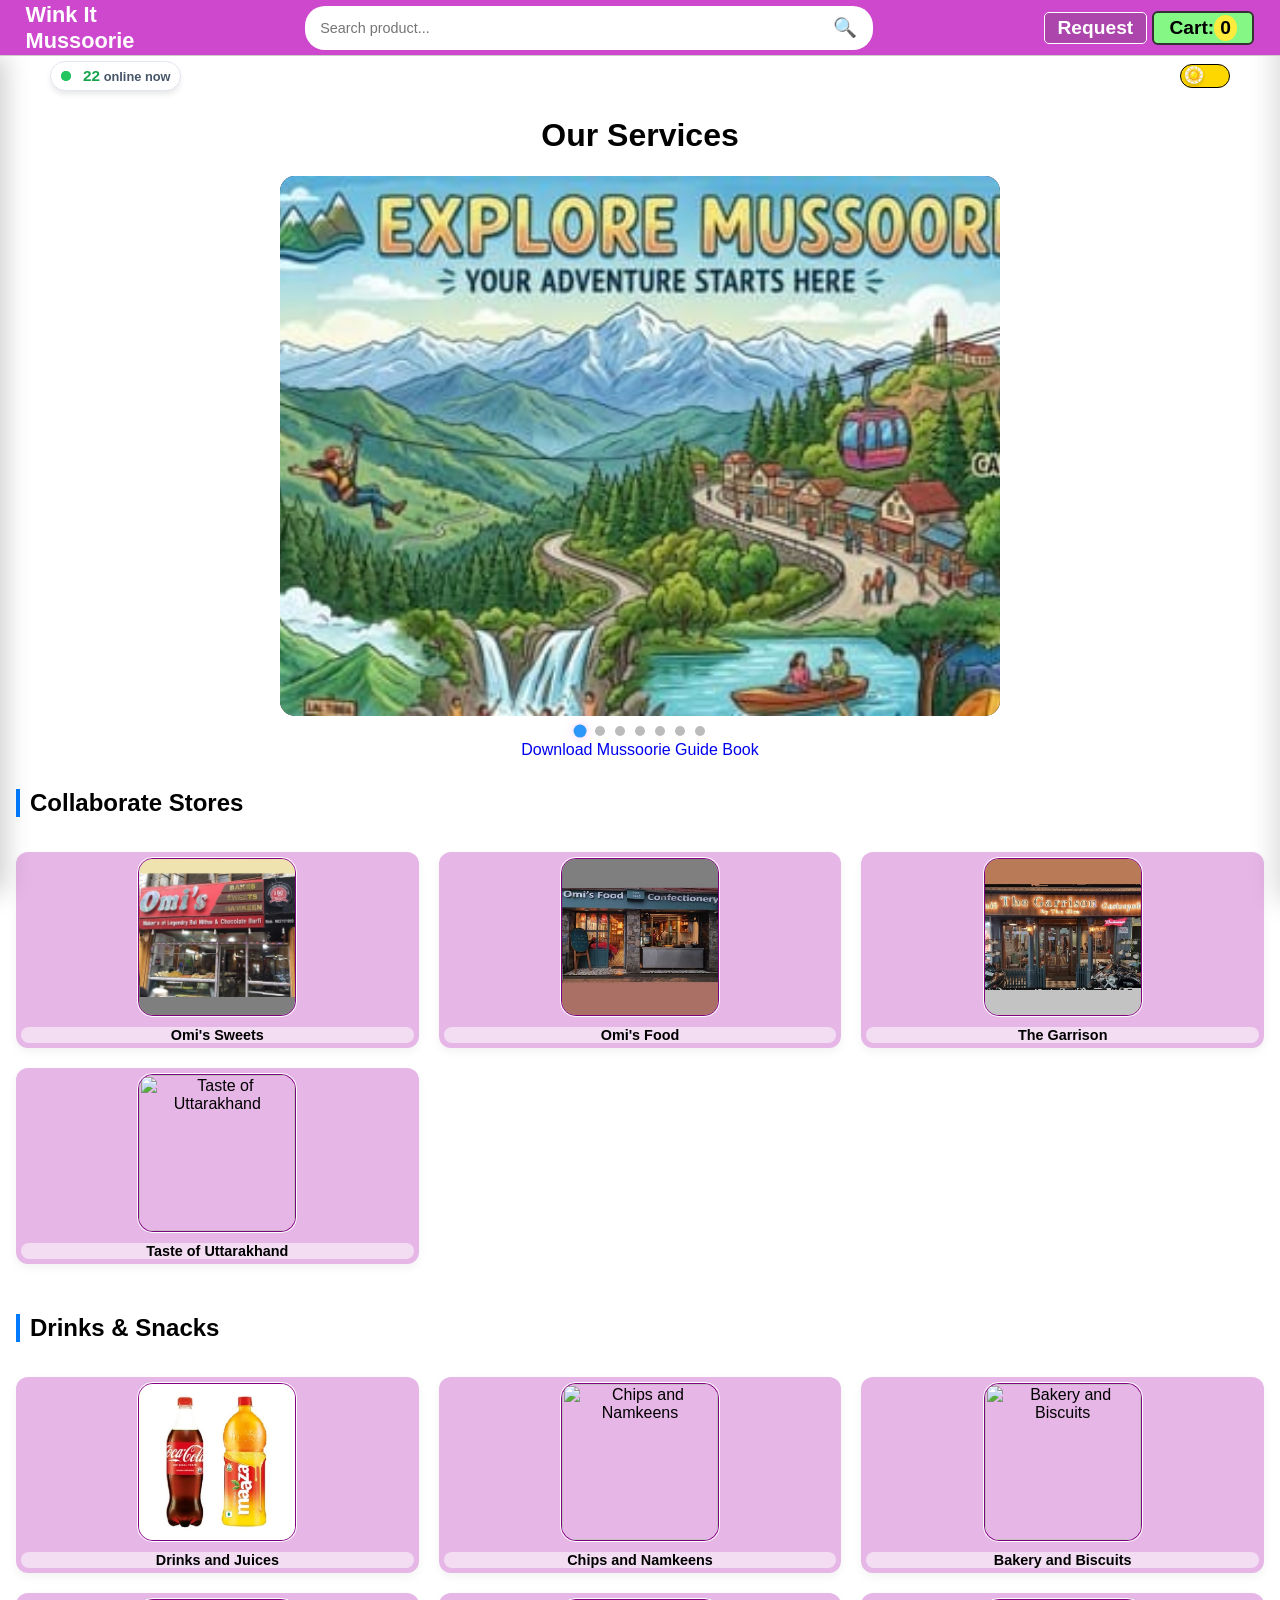
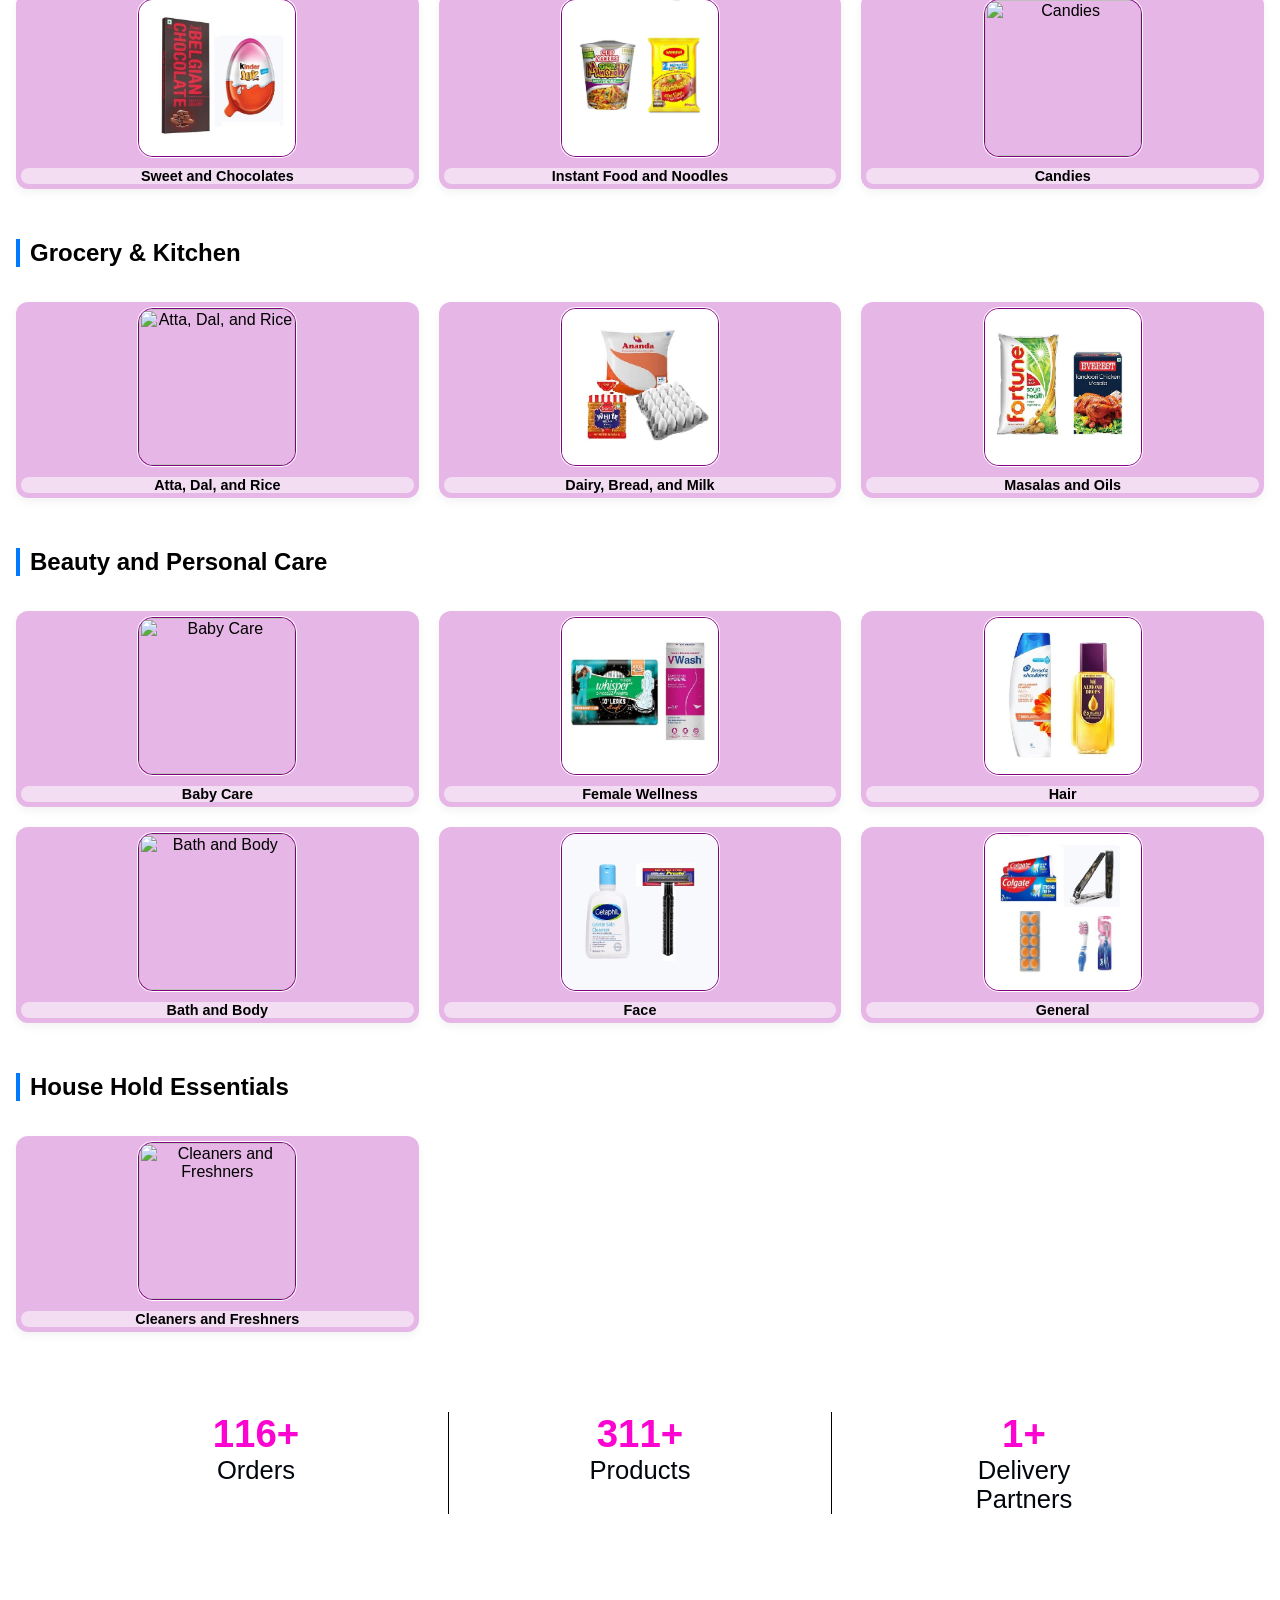
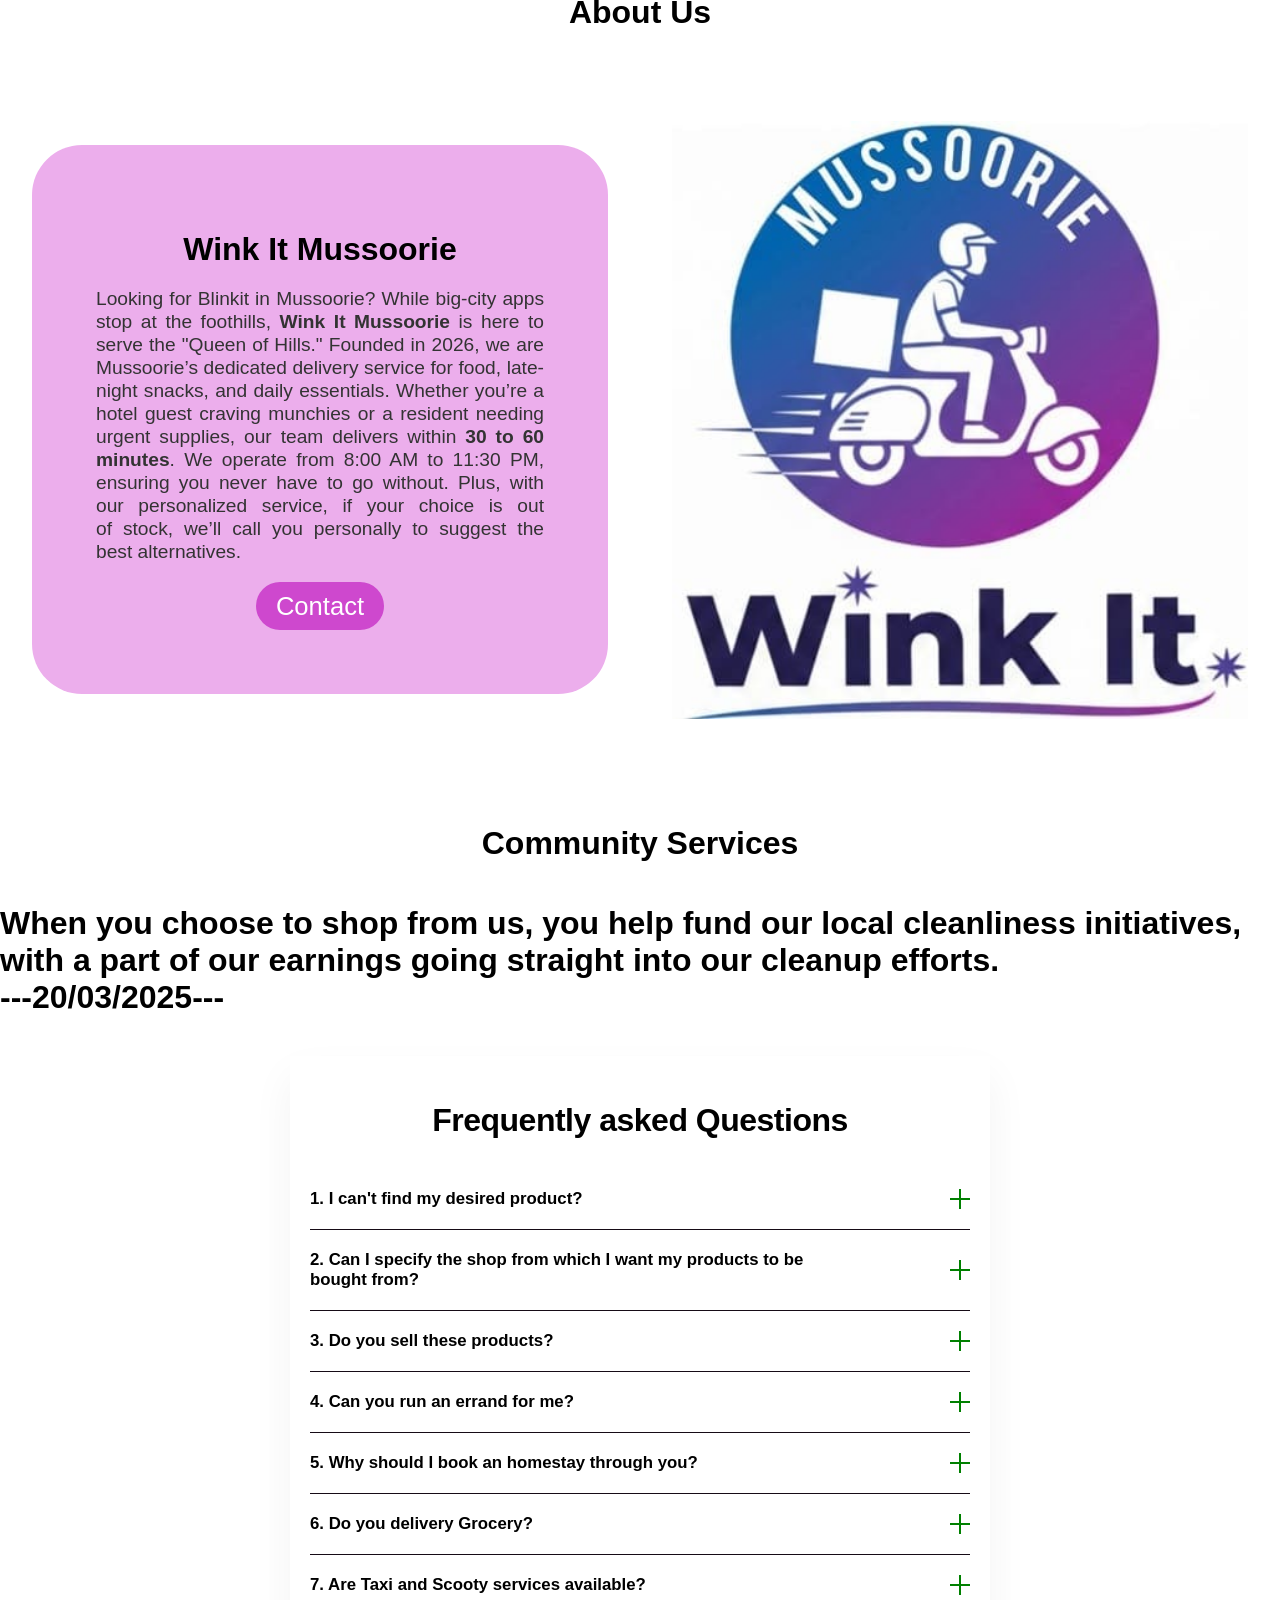
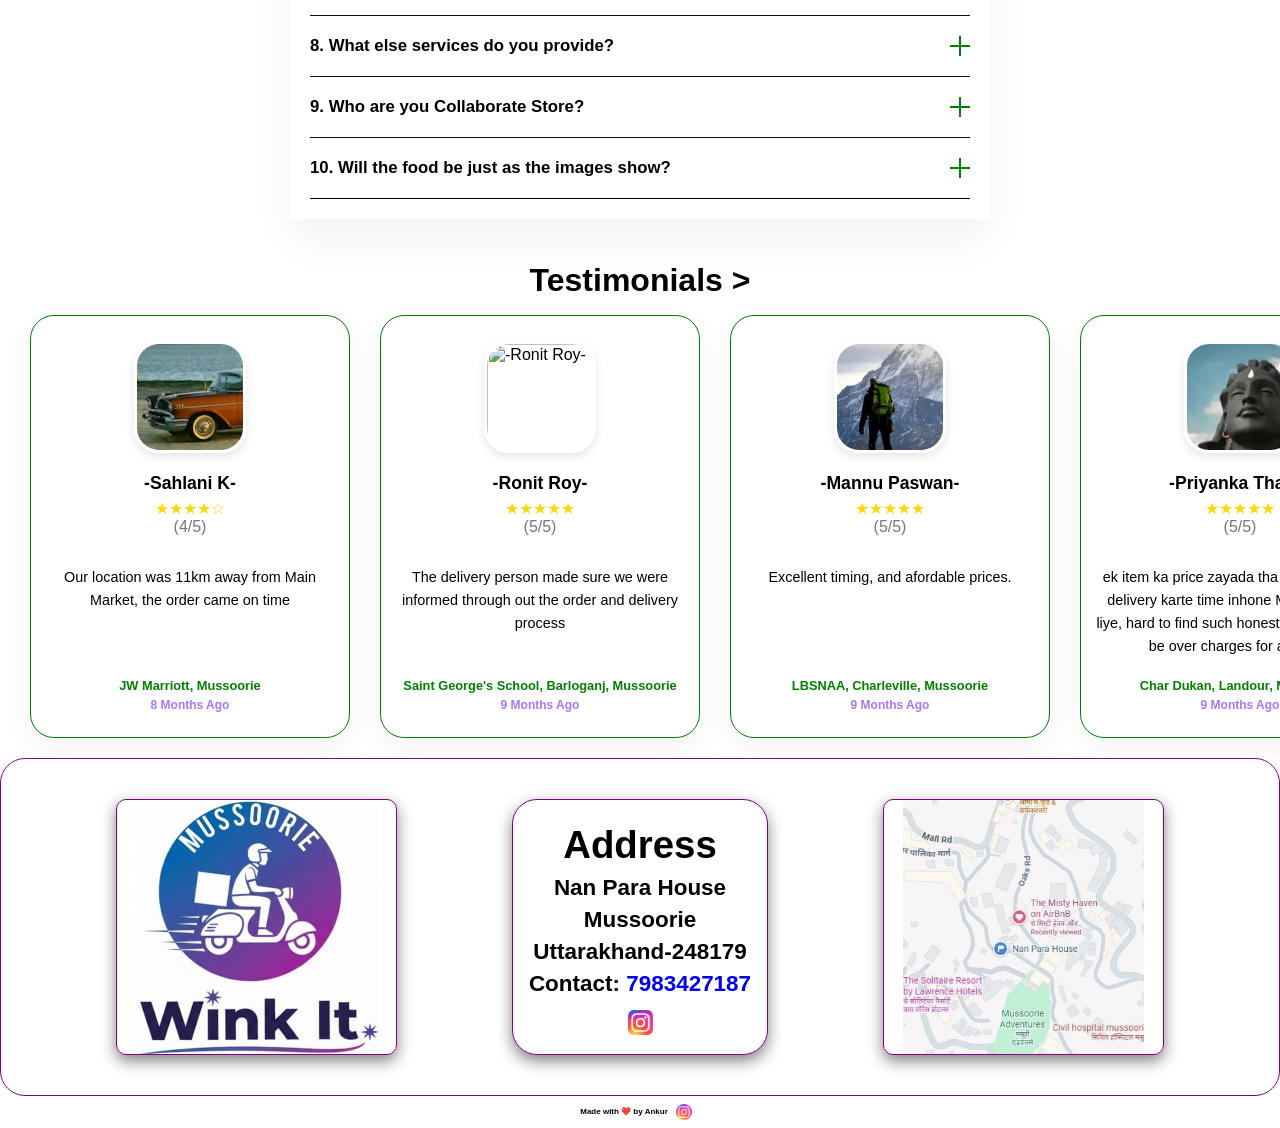
==== commit e0a4c428: "Add files via upload" ====
--- a/index.html
+++ b/index.html
@@ -5,12 +5,16 @@
     
     <meta name="description" content="Wink It Mussoorie provides premium delivery for food and essentials in 30-60 minutes. Serving the community from 8:00 AM to 11:30 PM. Order via WhatsApp!">
 
-    <meta name="keywords" content="Wink It Mussoorie, food delivery Mussoorie, food delivery char dukan, fast delivery Mussoorie, Delivery, Wink It Landour, food delivery landour, landour delivery, mussoorie delivery, mall road delivery, dalai hill delivery, library delivery, food delivery service in Mussoorie, Chacha Ka Dhabba, Landour Bakehouse, Rokby, Savoy, Omi's Mussoorie, Omi's Sweet Shop, Mussoorie Weather, Weather Mussoorie, Mussoorie Distance, Mussoorie Temprature, Temprature Mussoorie, Dehradun To Mussoorie, Airbnb in Mussoorie, Mussoorie Crowd, Kempty Falls, Bhatta Falls, Taxi Mussoorie number, Best Taxi Service in Mussoorie, Taxi Service, Taxi Number Mussoorie, Scoory rental mussoorie, Scooty Rental Number Mussoorie, Mussoorie Taxi Number">
-
-    <meta property="og:title" content="WinkIt Mussoorie">
+    <meta name="keywords" content="Wink It Mussoorie, food delivery Mussoorie, food delivery char dukan, fast delivery Mussoorie, Delivery, Wink It Landour, food delivery landour, landour delivery, mussoorie delivery, mall road delivery, dalai hill delivery, library delivery, food delivery service in Mussoorie, Chacha Ka Dhabba, Landour Bakehouse, Rokby, Savoy, Omi's Mussoorie, Omi's Sweet Shop, Mussoorie Weather, Weather Mussoorie, Mussoorie Distance, Mussoorie Temprature, Temprature Mussoorie, Dehradun To Mussoorie, Airbnb in Mussoorie, Mussoorie Crowd, Kempty Falls, Bhatta Falls, Taxi Mussoorie number, Best Taxi Service in Mussoorie, Taxi Service, Taxi Number Mussoorie, Scoory rental mussoorie, Scooty Rental Number Mussoorie, Mussoorie Taxi Number, Best delivery service in Mussoorie, Delivery near Mussoorie, Delivery new Barloganj, Delivery near Savoy, Delivery near JW Marriot, Delivery Near Woodstock">
+
+    <meta property="og:title" content="Wink It Mussoorie">
     <meta property="og:description" content="Fastest delivery for food and essentials in Mussoorie. Open 8:00 AM - 11:30 PM.">
     <meta property="og:image" content="newlogo.jpg">
     <meta property="og:url" content="https://www.winkitmussoorie.com">
+
+    <link rel="manifest" href="manifest.json">
+    <meta name="theme-color" content="#000000">
+    <link rel="apple-touch-icon" href="newlogo.jpg">
 
     <link rel="icon" type="image/x-icon" href="newlogo.ico">
     <link rel="stylesheet" href="style.css">
@@ -91,6 +95,17 @@
         <span class="dota"></span>
     </div>
 </div>
+<a href="https://drive.google.com/uc?export=download&id=1O9ZiFLtXB78RQaTh3IFnrLb9mg9s651_" download="guide.pdf">
+   Download Mussoorie Guide Book
+</a>
+
+<div id="pwa-install-container" style="display: none; text-align: center; padding: 10px;">
+    <button id="pwa-install-btn" style="background-color: #000; color: #fff; border: none; padding: 10px 20px; border-radius: 5px; cursor: pointer; font-weight: bold;">
+        📲 Install Wink It App
+    </button>
+</div>
+
+
 
     
     
@@ -135,7 +150,7 @@
     </div>
     <div class="stats-container">
         <div class="stat-group">
-            <span class="counter" data-target="100">0+</span>
+            <span class="counter" data-target="150">0+</span>
             <span class="label">Orders</span>
         </div>
         <div class="stat-group">
@@ -148,6 +163,7 @@
         </div>
     </div>
 
+    
     <div id="abt" class="about">
         <h1 class="heading">About Us</h1>
         <div class="abox">
@@ -162,6 +178,21 @@
             </div>
         </div>
     </div>
+
+    <div class="ourss"><h1 class="main-title">Community Services</h1></div>
+    <div><h1 class="mainp">When you choose to shop from us, you help fund our local cleanliness initiatives, with a part of our earnings going straight into our cleanup efforts.<br>---20/03/2025---</h1></div>
+
+<div class="ss">
+    <div class="sss">
+        <a href="https://www.instagram.com/p/DWSxWTxkkgn/?igsh=MWJzcHdmZTRmNWJrbg=="> 
+            <div class="ssw" id="">
+                <img src="cservice.jpg" alt="">
+                <img src="cservice.jpg" alt="">
+            </div>
+        </a>
+    </div>
+</div>
+
     <div class="faq-card">
         <h2>Frequently asked Questions</h2>
         <div id="faq-wrapper"></div>
@@ -170,6 +201,9 @@
     <div class="rbox" id="slider-container">
         <div class="rwrap" id="review-inner"></div>
     </div>
+
+    
+    
 
     <div class="cbox">
         <div class="cwrap">
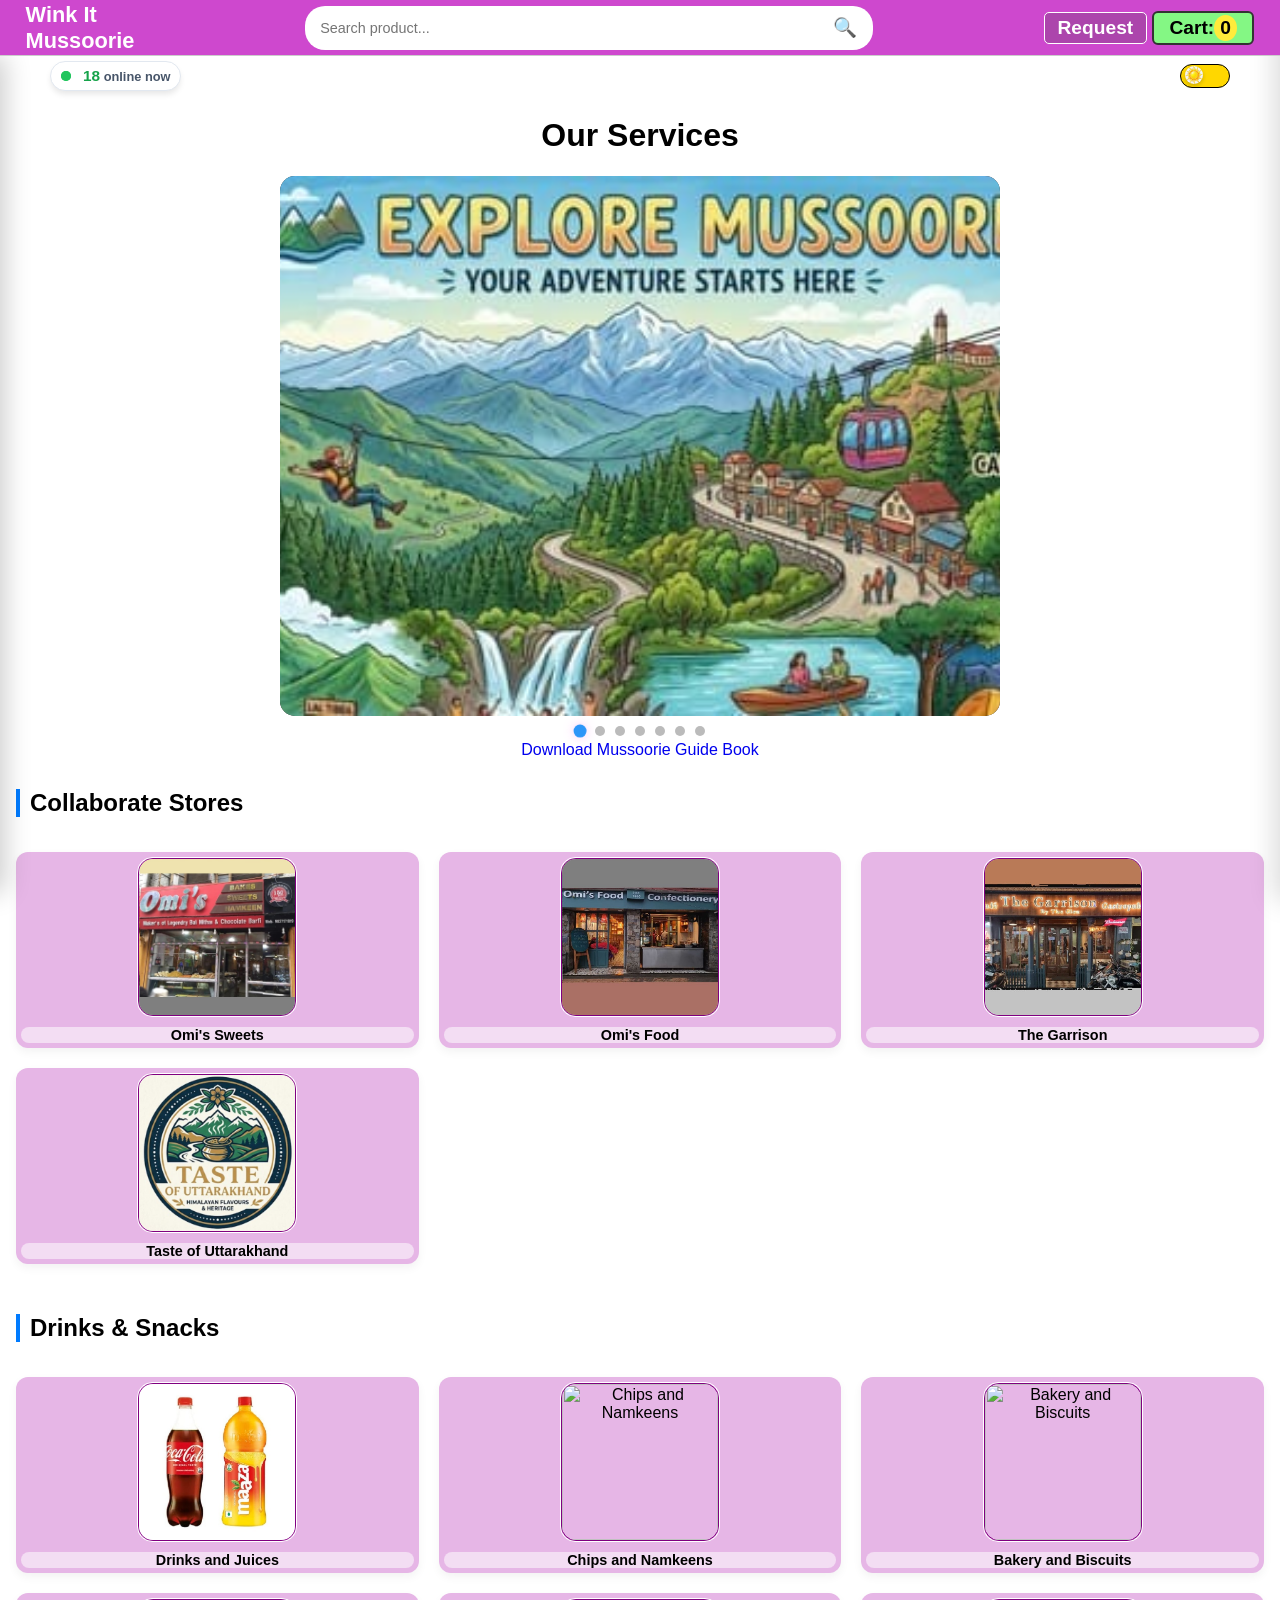
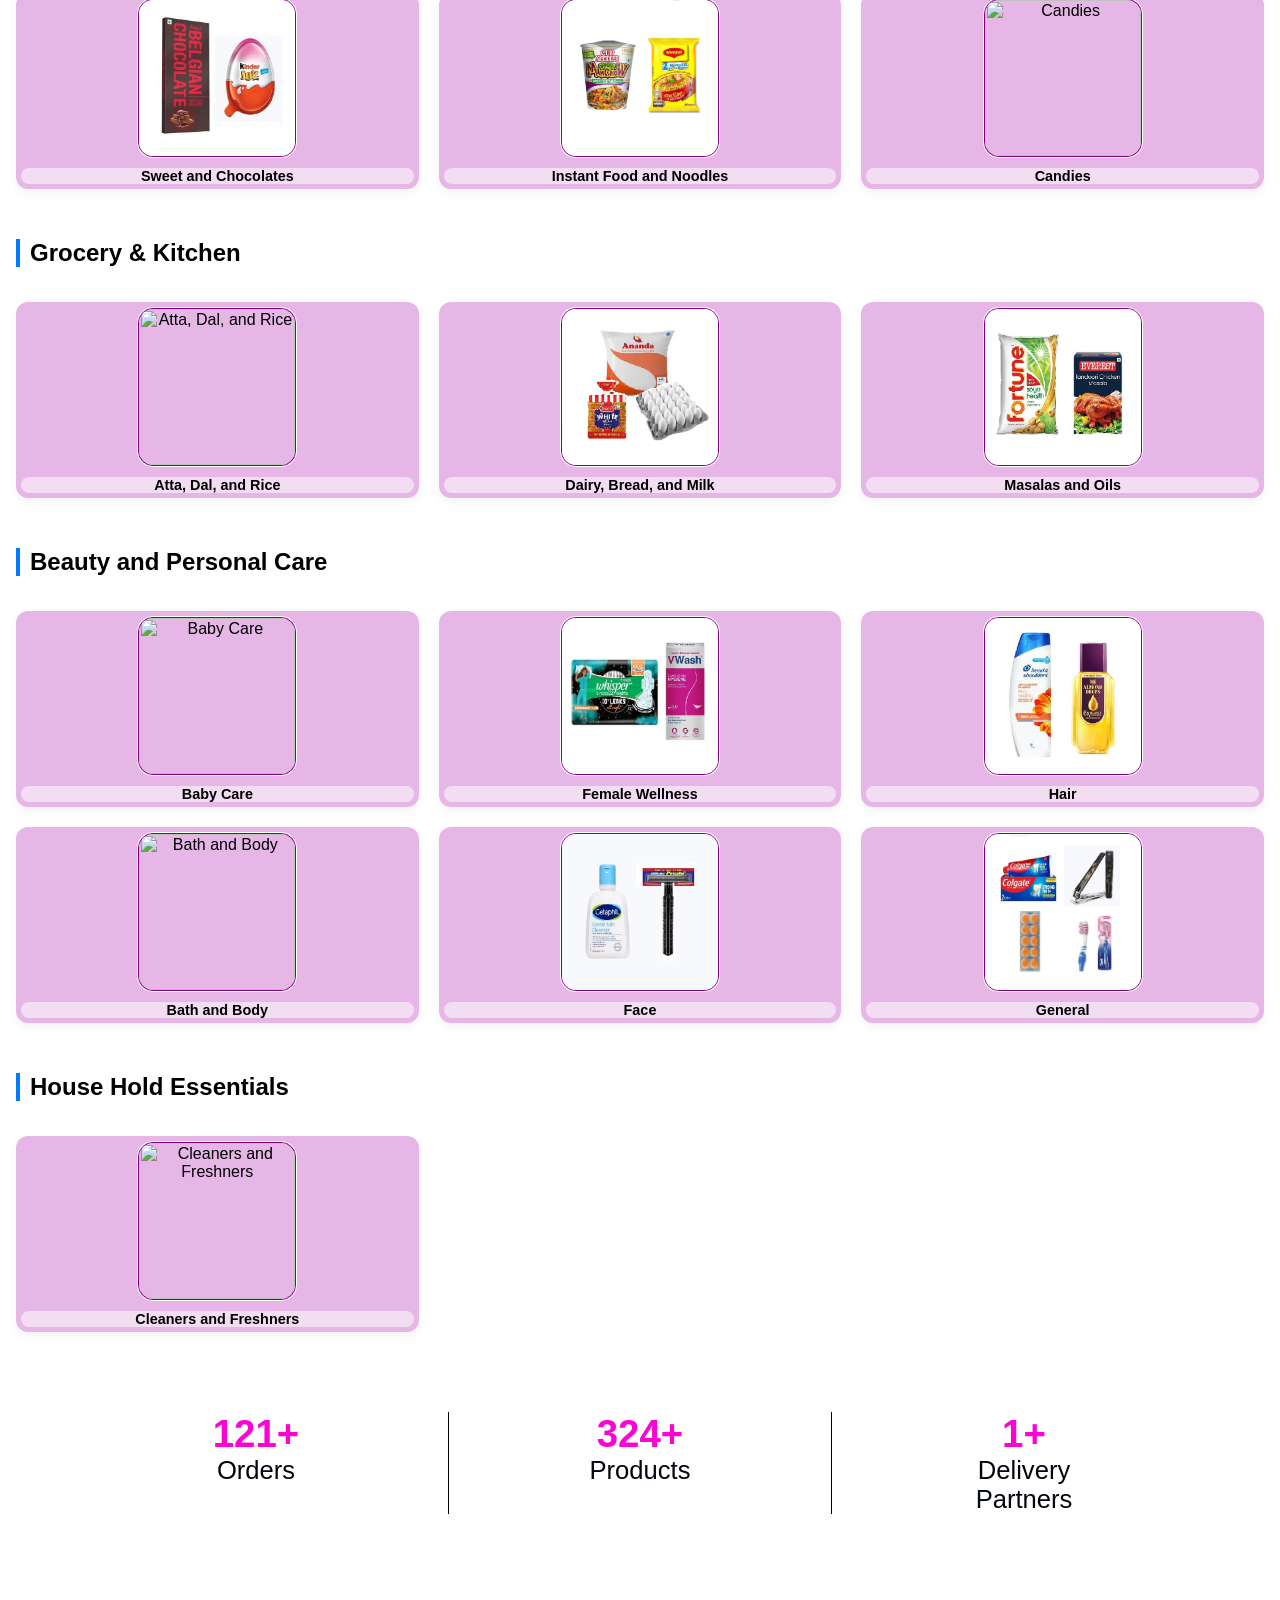
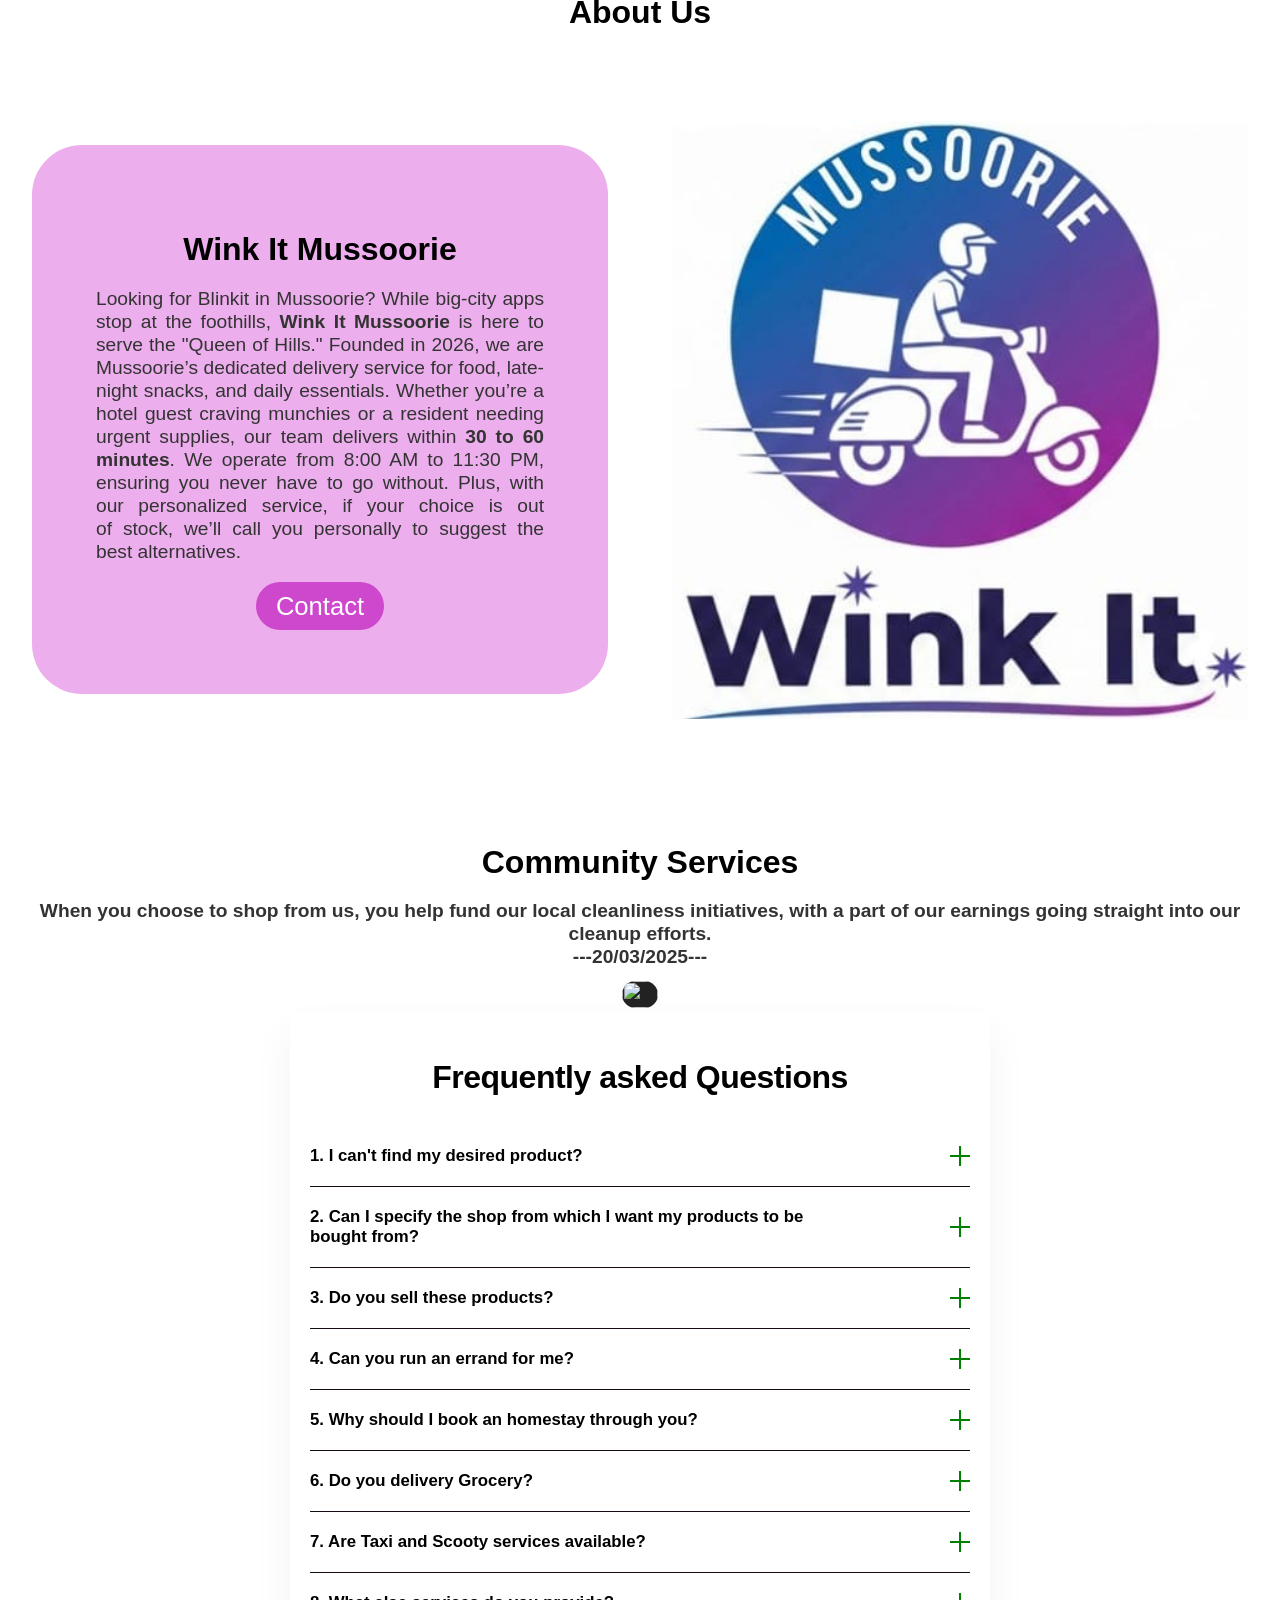
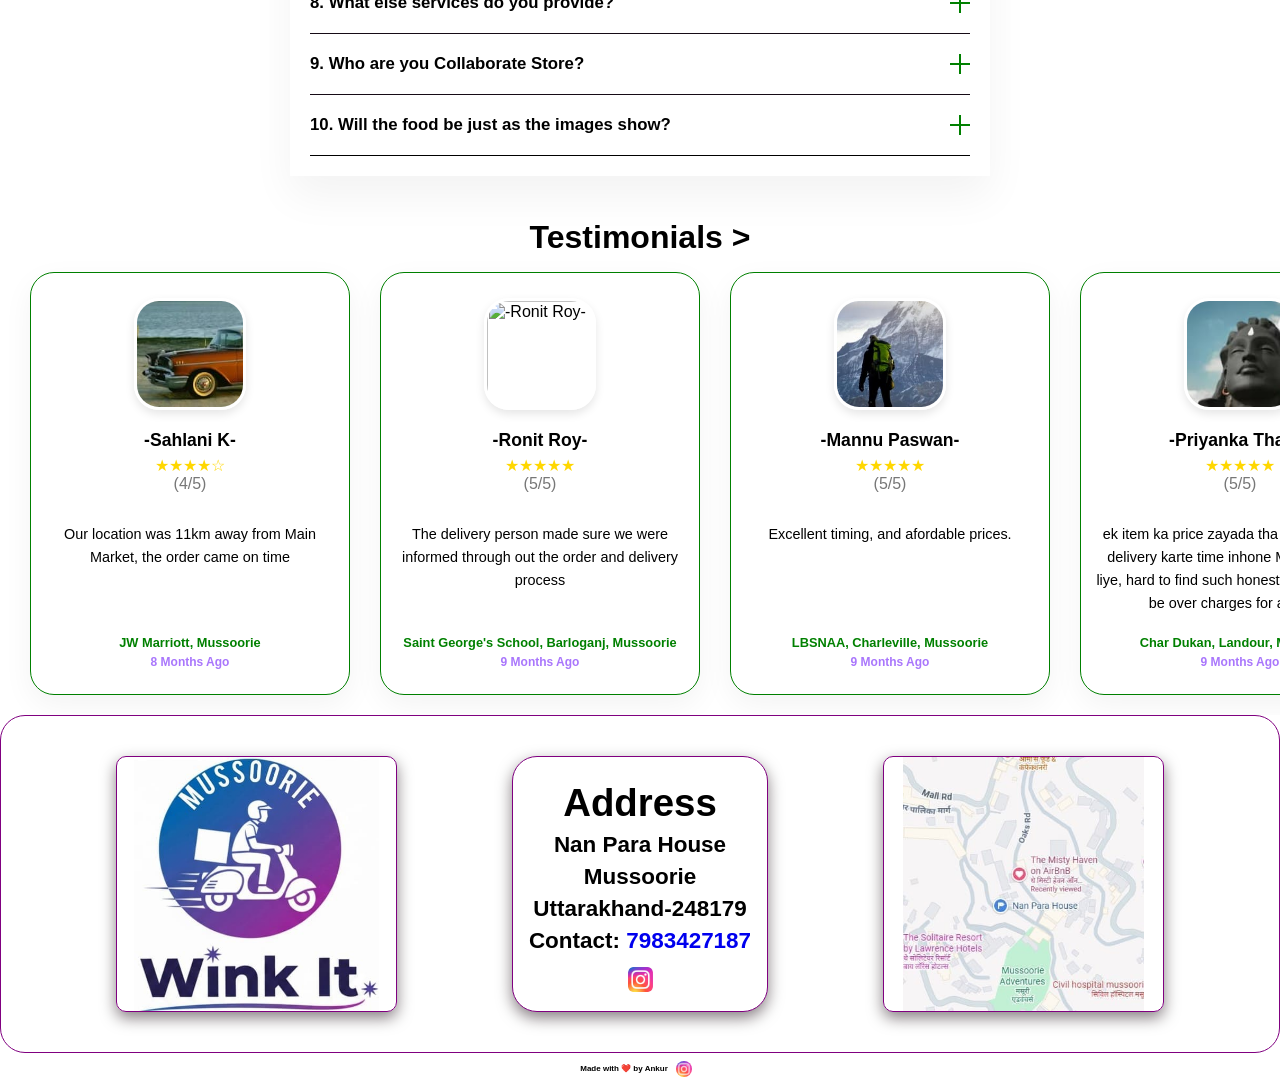
==== commit ea909524: "Update index.html" ====
--- a/index.html
+++ b/index.html
@@ -20,6 +20,14 @@
     <link rel="stylesheet" href="style.css">
 </head>
 <body>
+
+<div id="update-banner" style="display: none; background: #000; color: #fff; padding: 15px; text-align: center; position: fixed; top: 0; width: 100%; z-index: 9999;">
+    A new version of Wink It is available! 
+    <button id="update-button" style="margin-left: 10px; padding: 5px 15px; cursor: pointer; background: #fff; color: #000; border: none; font-weight: bold;">
+        UPDATE NOW
+    </button>
+</div>
+
     <div id="splash-screen">
         <video id="intro-video" autoplay muted playsinline>
             <source src="intro.mp4" type="video/mp4">
@@ -95,7 +103,7 @@
         <span class="dota"></span>
     </div>
 </div>
-<a href="https://drive.google.com/uc?export=download&id=1O9ZiFLtXB78RQaTh3IFnrLb9mg9s651_" download="guide.pdf">
+<a href="https://drive.google.com/uc?export=download&id=1O9ZiFLtXB78RQaTh3IFnrLb9mg9s651_" download="Mussoorie Guide Book by Misty Haven.pdf">
    Download Mussoorie Guide Book
 </a>
 
--- a/style.css
+++ b/style.css
@@ -179,8 +179,8 @@
 }
 
 .subcat-nav-item img {
-    width: 50px;
-    height: 50px;
+    width: 60px;
+    height: 60px;
     border-radius: 10px;
     object-fit: cover;
     margin-bottom: 5px;
@@ -697,7 +697,20 @@
     border-radius: 50px;
 }
 /* The track - Default (Light Mode / Left) */
-.ourservice{width: 100%; display: flex; align-items: center; justify-content: center;}
+.ourservice{width: 100%; display: flex; align-items: center; justify-content: center; flex-direction: column;}
+.ourss h1{width: 100%; display: flex; align-items: center; justify-content: center; flex-direction: column; margin: 40px 0px 5px 0px;}
+.mainp{
+    font-size: 1.2rem; 
+    line-height: 1.2;        /* 1.2 is too tight; 1.5 gives the breathability you mentioned */
+    text-align: center; 
+    hyphens: auto;           /* This fixes the irregular spacing by splitting long words */
+    text-wrap: pretty; 
+    color: #333;
+    padding: 0px 25px;
+    
+    /* Optional: Improves how the browser handles word spacing */
+    word-break: break-word;
+}
 .scmain{display: flex; align-items: center; justify-content: center; flex-direction: column;}
 
 .slider {
@@ -726,6 +739,53 @@
     display: flex;
     align-items: center;
 }
+.ss{
+    display: flex; align-items: center; justify-content: center; flex-direction: column;
+}
+.sss{
+    position: relative;
+    width: 90%; 
+    max-width: 800px; /* Optional: prevents the slider from being too giant on large monitors */
+    aspect-ratio: 4 / 3; /* Keeps a consistent shape */
+    margin: 0px auto 5px auto; /* Added 20px top/bottom margin for spacing */
+    overflow: hidden;
+    border-radius: 15px;
+    background: #222;
+    /* Added to ensure buttons and wrapper align correctly */
+    display: flex;
+    align-items: center;
+}
+/* Ensure the link doesn't block the layout of the slider */
+.sss > a {
+    width: 100%;
+    height: 100%;
+    display: block;
+    text-decoration: none;
+}
+pwa-install {
+    display: block !important;
+    visibility: visible !important;
+    background: white; /* Make it contrast against your site */
+    padding: 20px;
+}
+
+/* Ensure the wrapper fills the link container */
+.ssw {
+    display: flex;
+    width: 100%;
+    height: 100%;
+    transition: transform 0.8s cubic-bezier(0.4, 0, 0.2, 1);
+    will-change: transform;
+}
+.ssw img{
+            flex: 0 0 100%; /* Each image takes exactly 100% of the container width */
+            width: 100%;    /* Ensures image stretches to the flex basis */
+            height: 100%;   /* Fills the 4:3 height */
+            object-fit: cover;/* Fills the 4:3 area perfectly */
+}
+.ssw:active {
+            cursor: grabbing;
+        }
 
         .slider-wrapper {
             display: flex;
@@ -924,6 +984,8 @@
     background-color: #219150;
 }
 .slider-container { display: flex; align-items: center; justify-content: space-between; }
+
+
 body.dark-mode .slider-container { background-color: white; }
 
 body.dark-mode #lightbox-title {color: white}
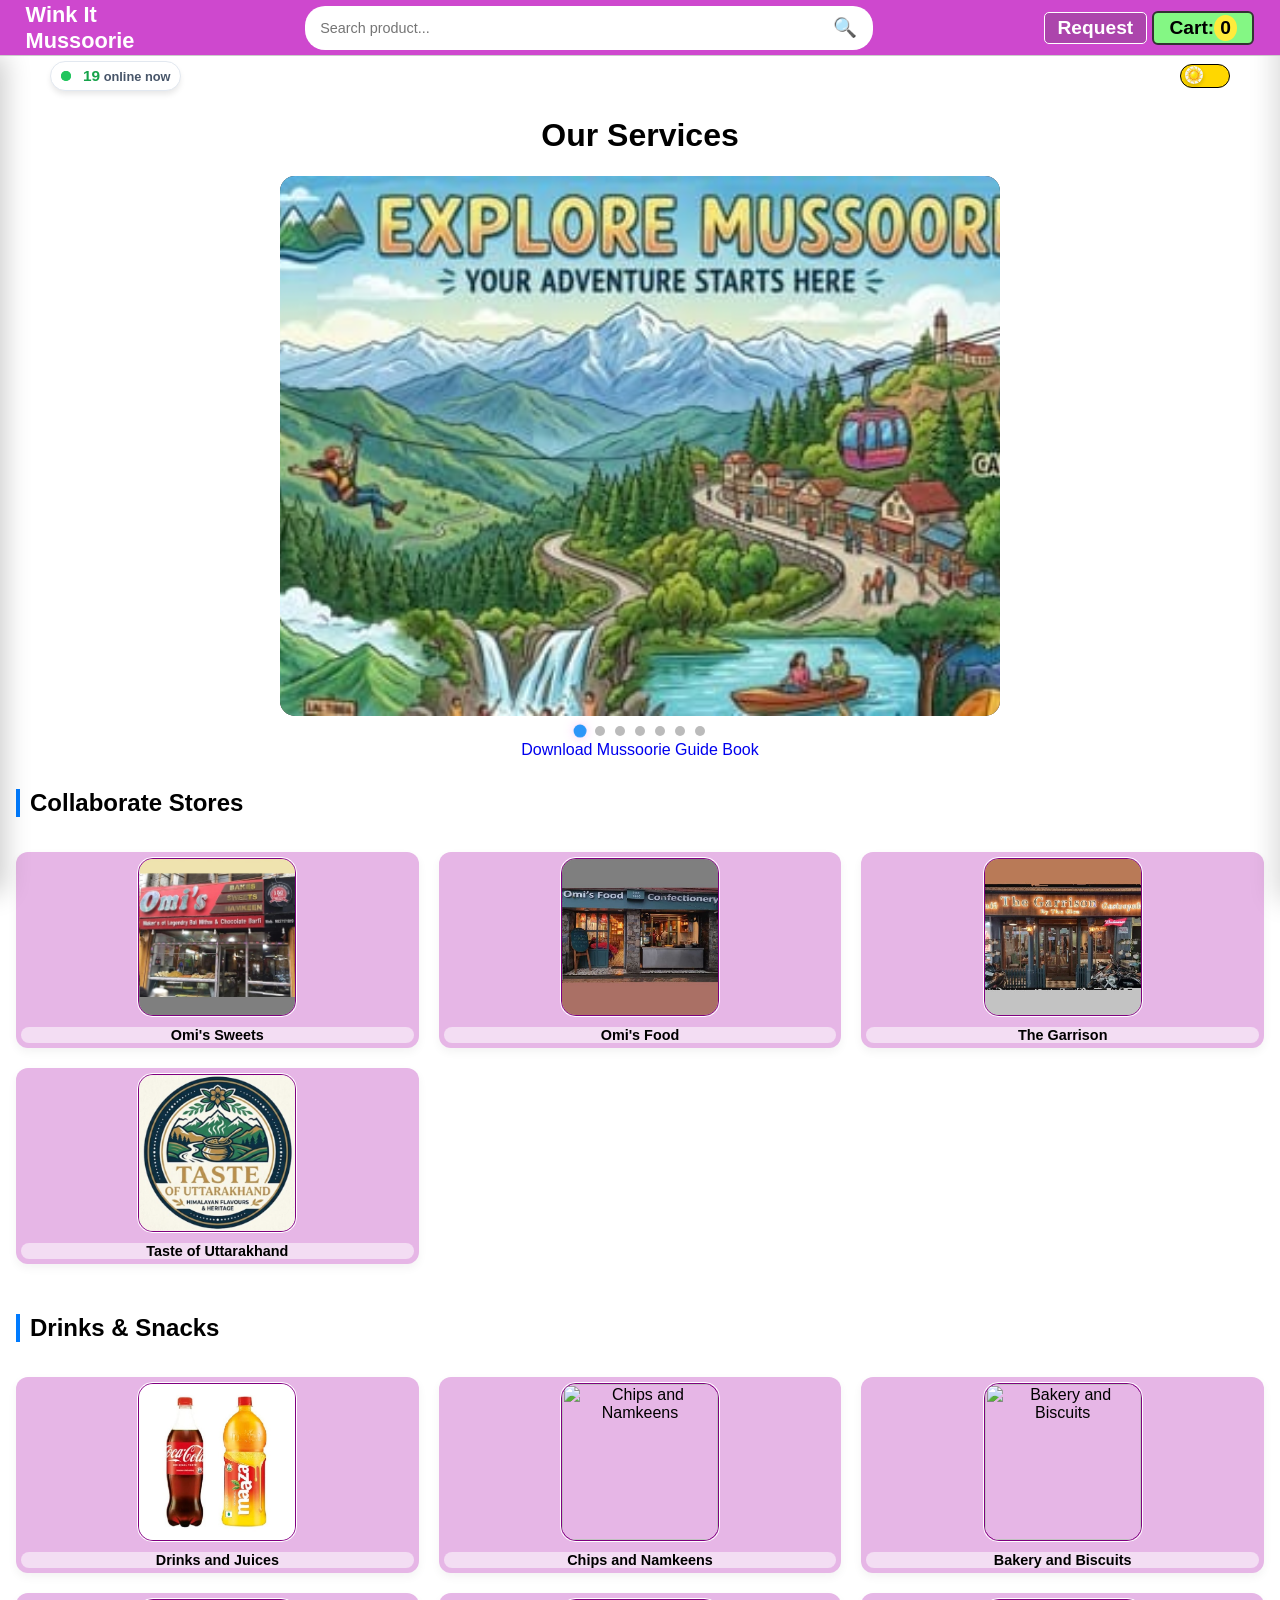
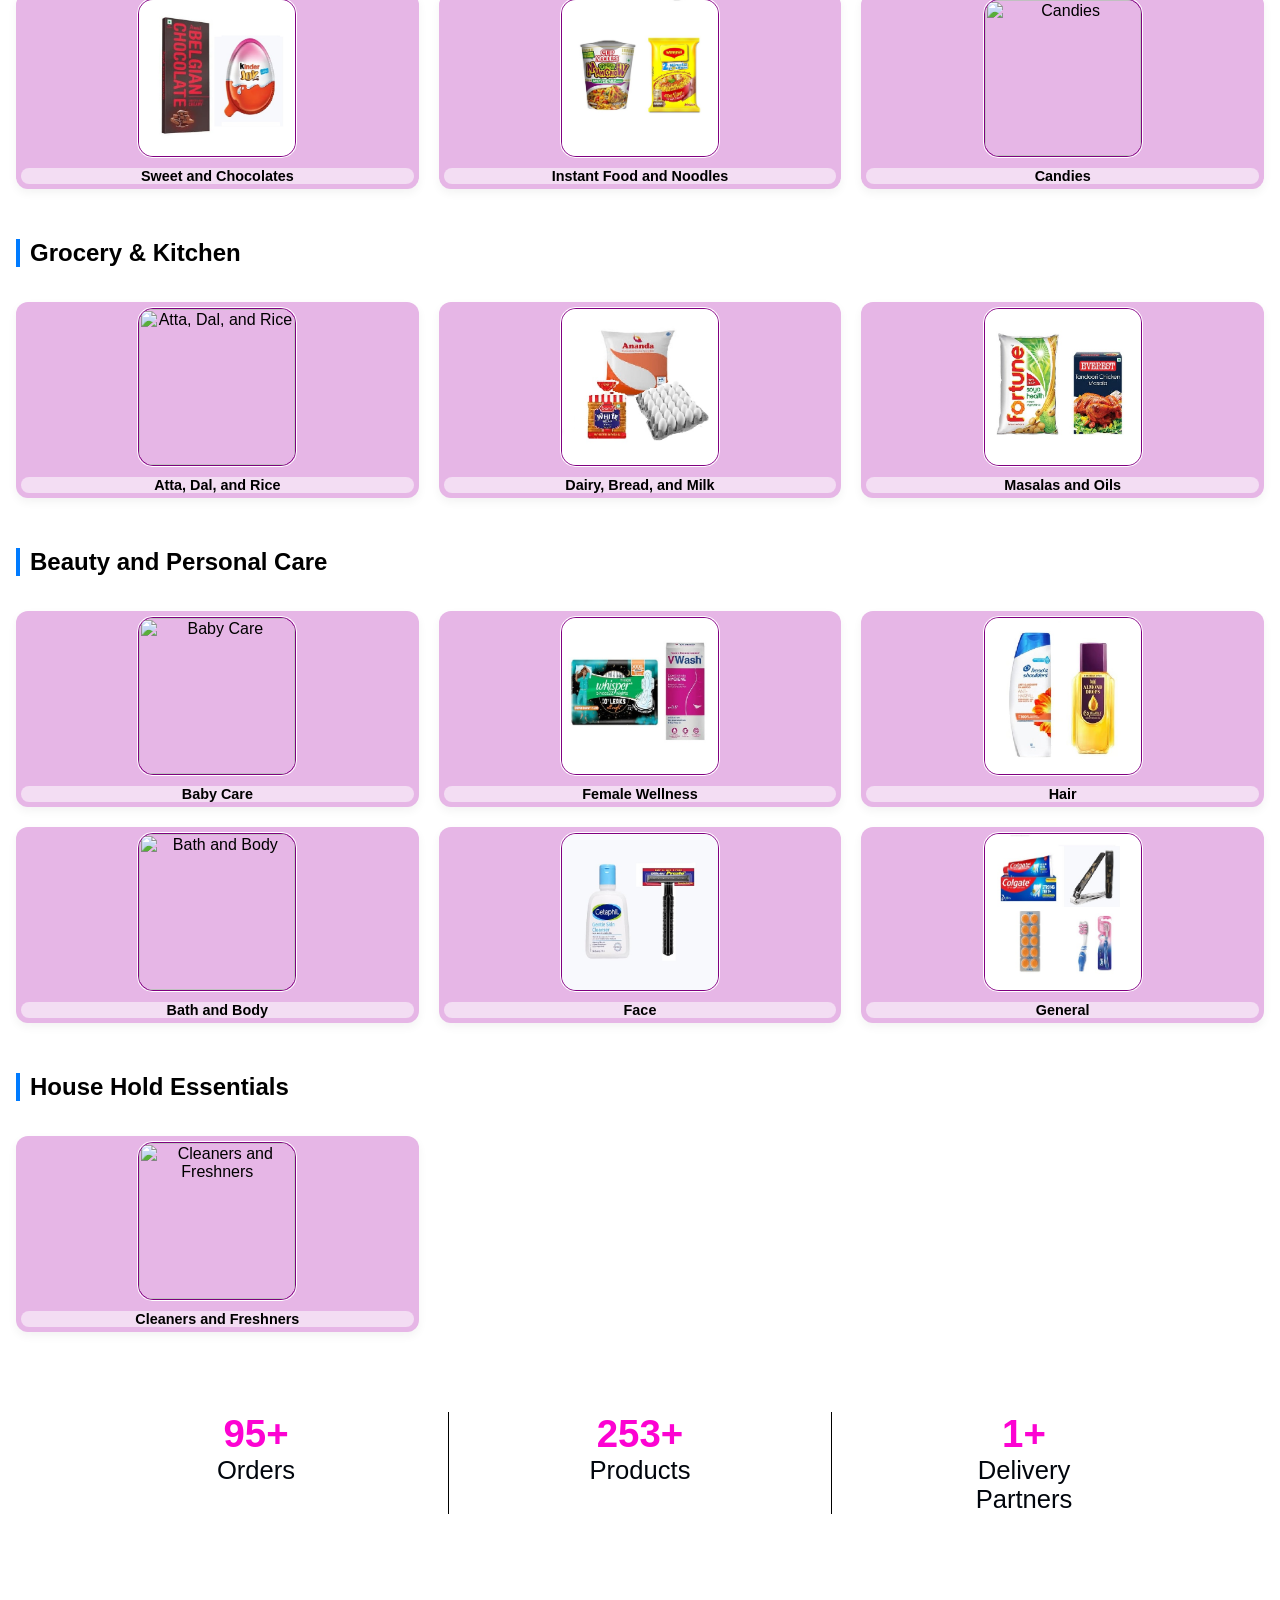
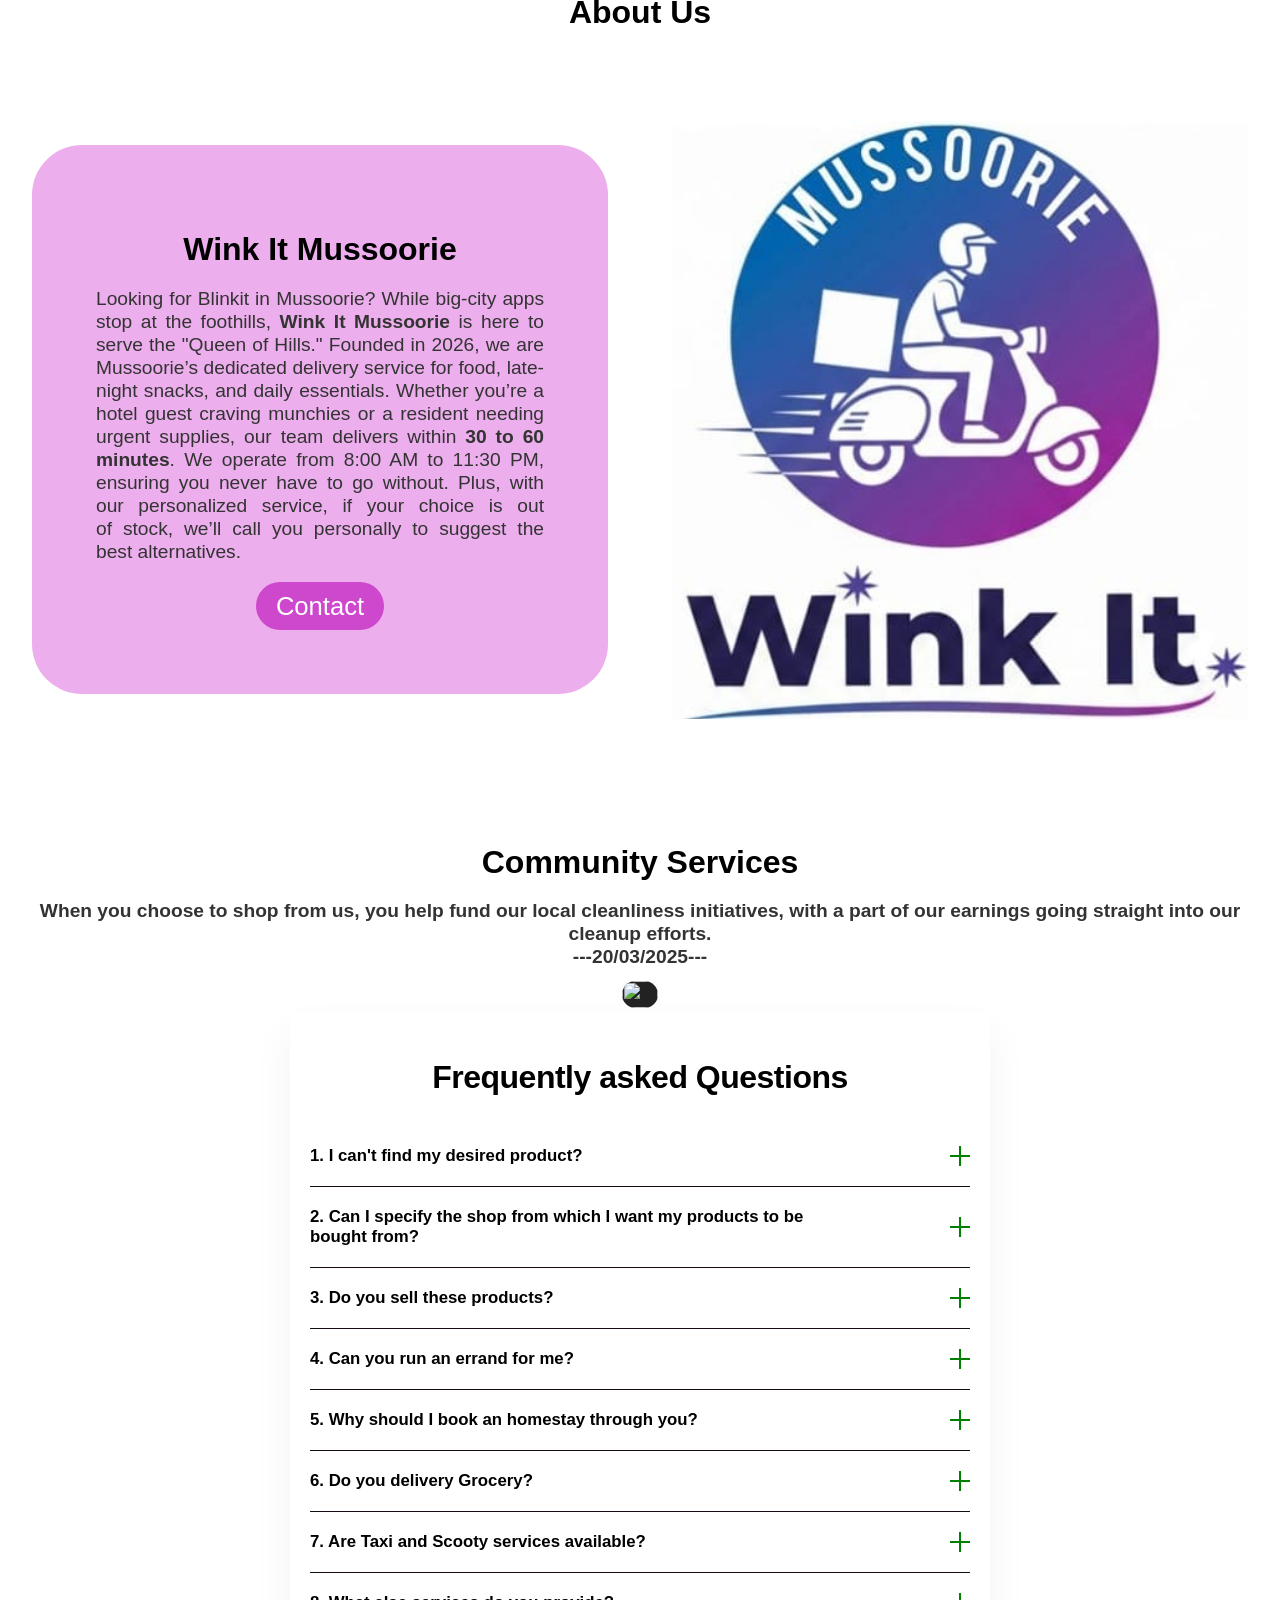
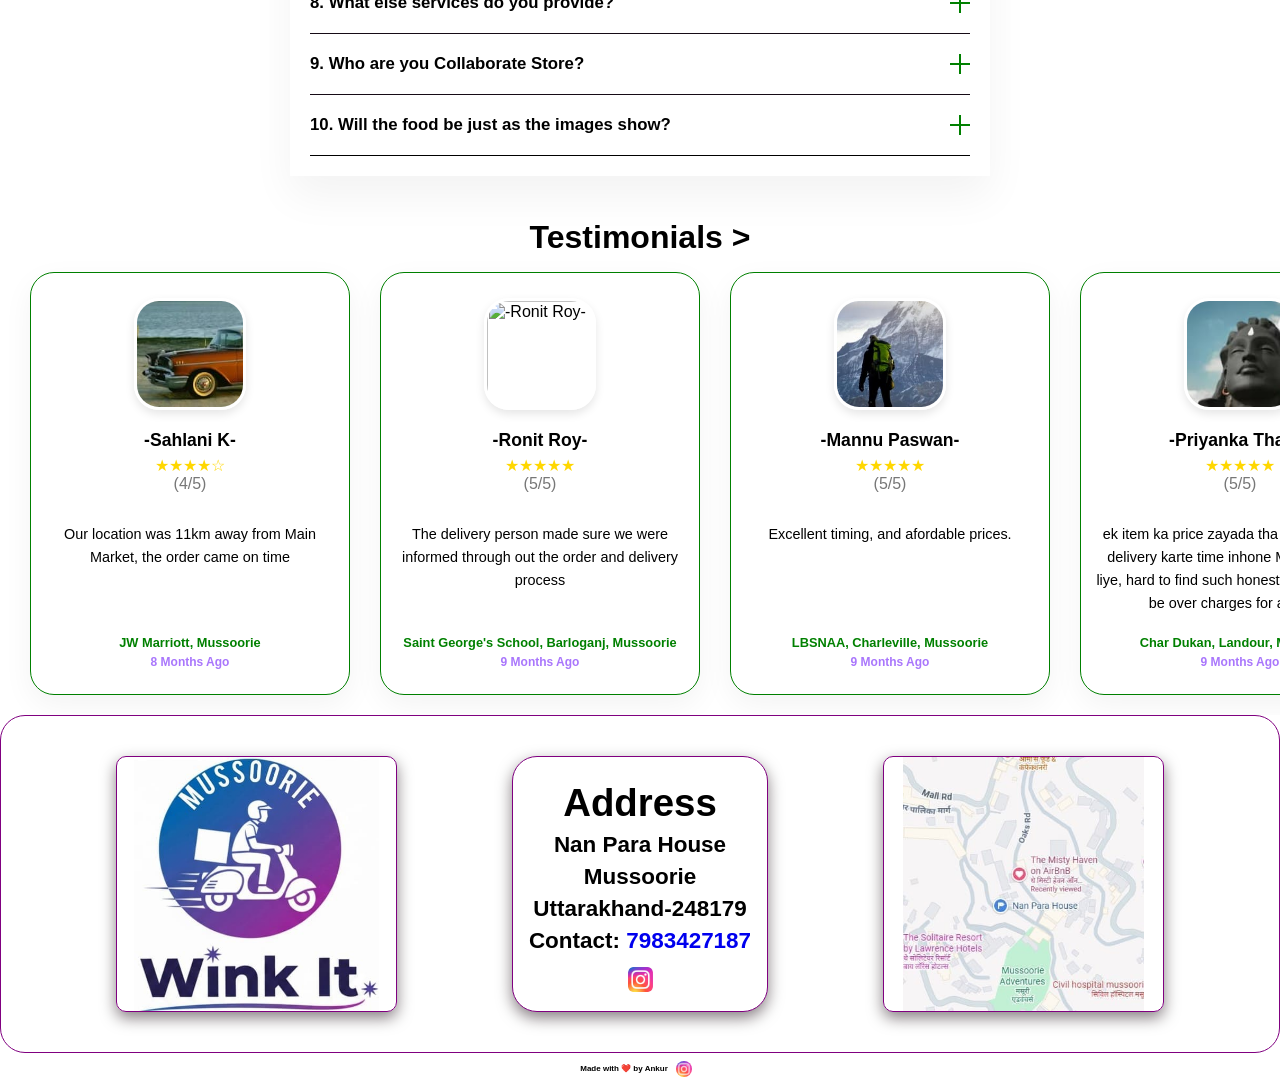
==== commit 90260964: "Update index.html" ====
--- a/index.html
+++ b/index.html
@@ -103,7 +103,7 @@
         <span class="dota"></span>
     </div>
 </div>
-<a href="https://drive.google.com/uc?export=download&id=1O9ZiFLtXB78RQaTh3IFnrLb9mg9s651_" download="Mussoorie Guide Book by Misty Haven.pdf">
+<a href="https://drive.google.com/file/d/1weNeqiiJNUYv19v_aEvuStIV3WJAQNvi/view?usp=drive_link" download="Mussoorie Guide Book by Misty Haven.pdf">
    Download Mussoorie Guide Book
 </a>
 
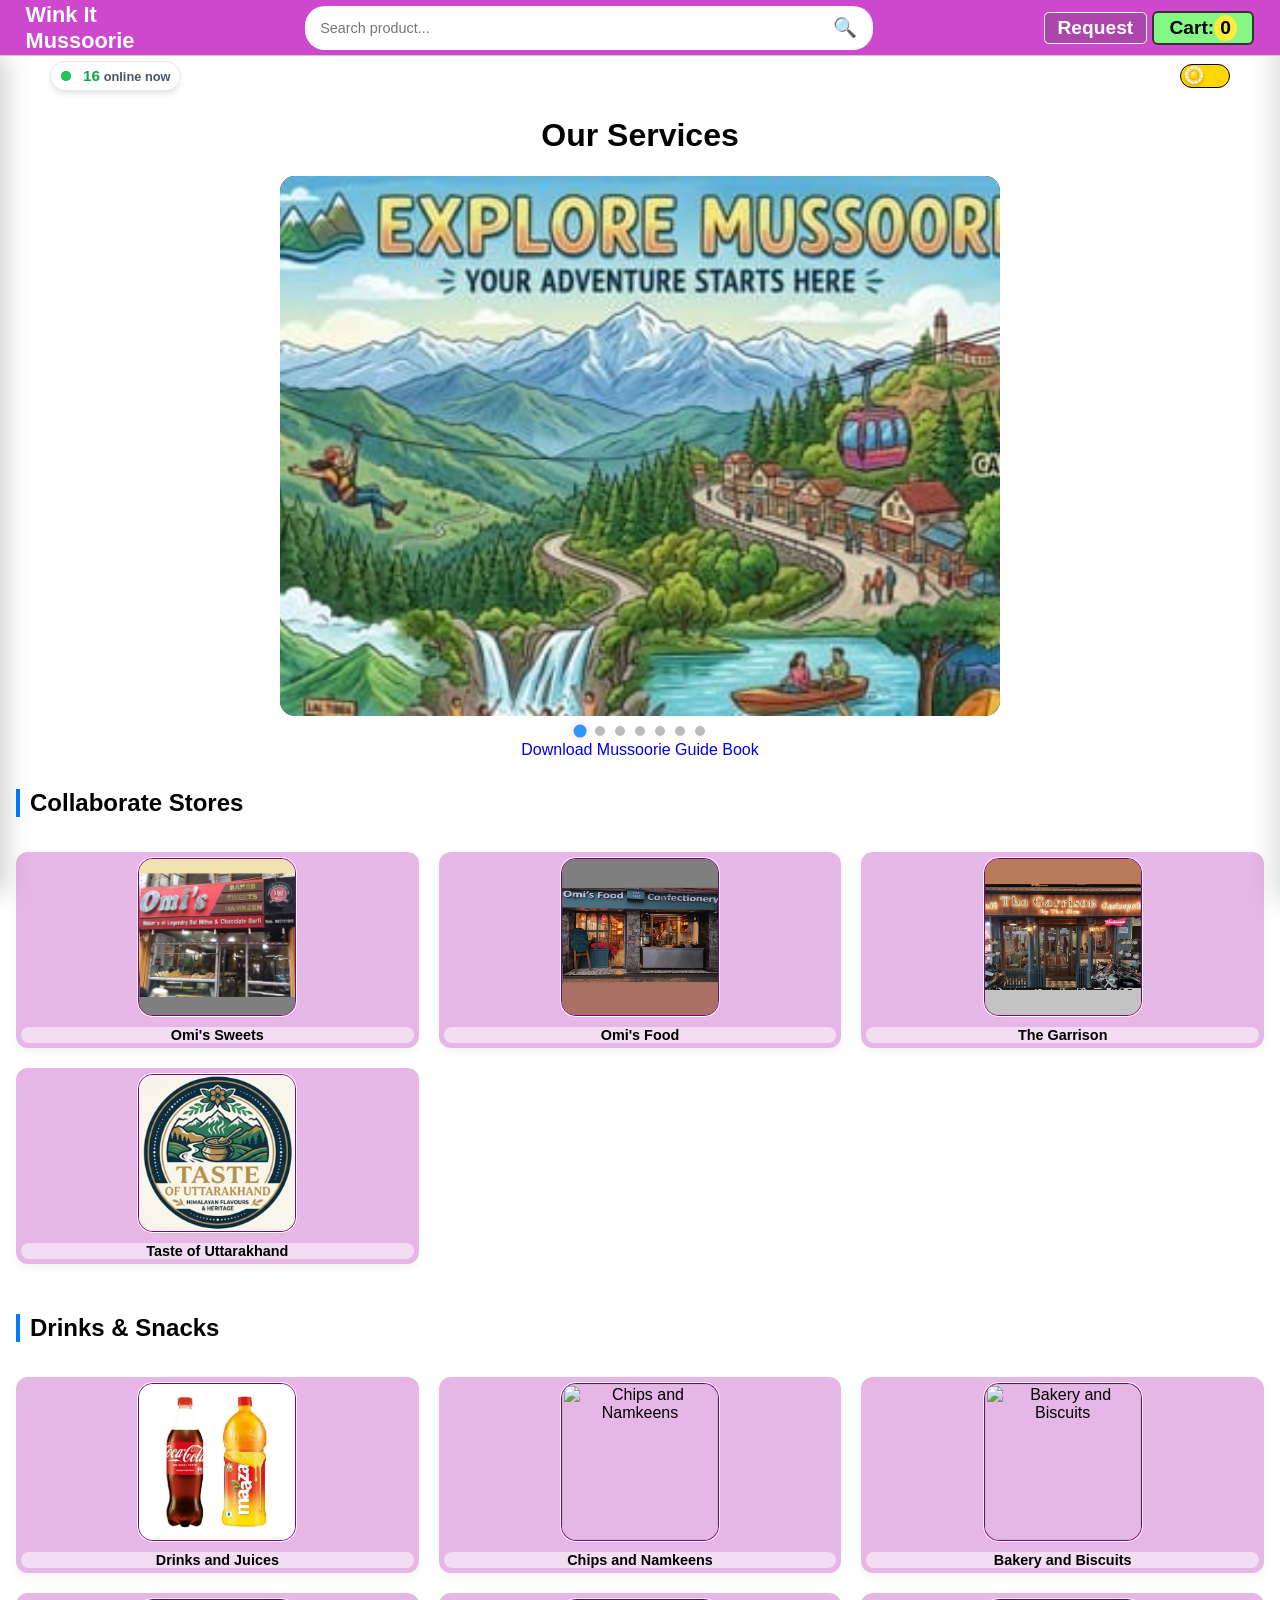
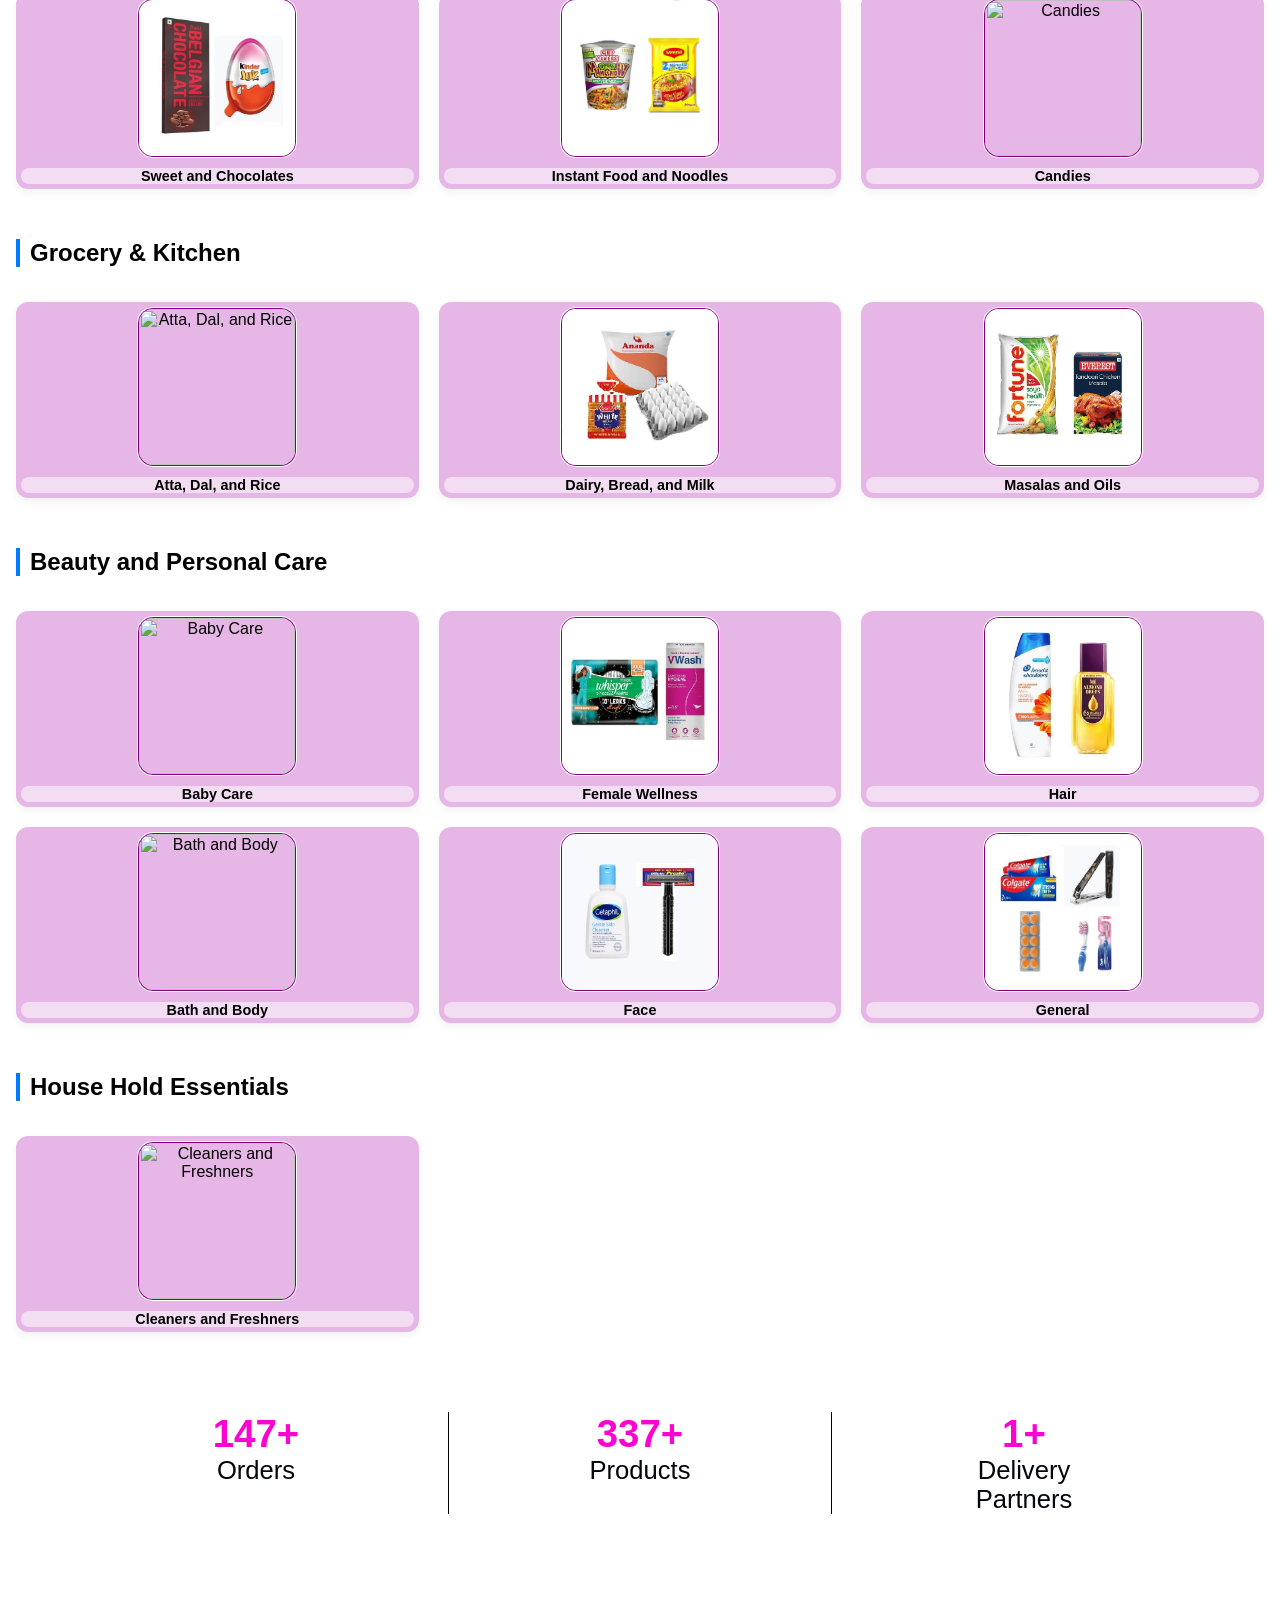
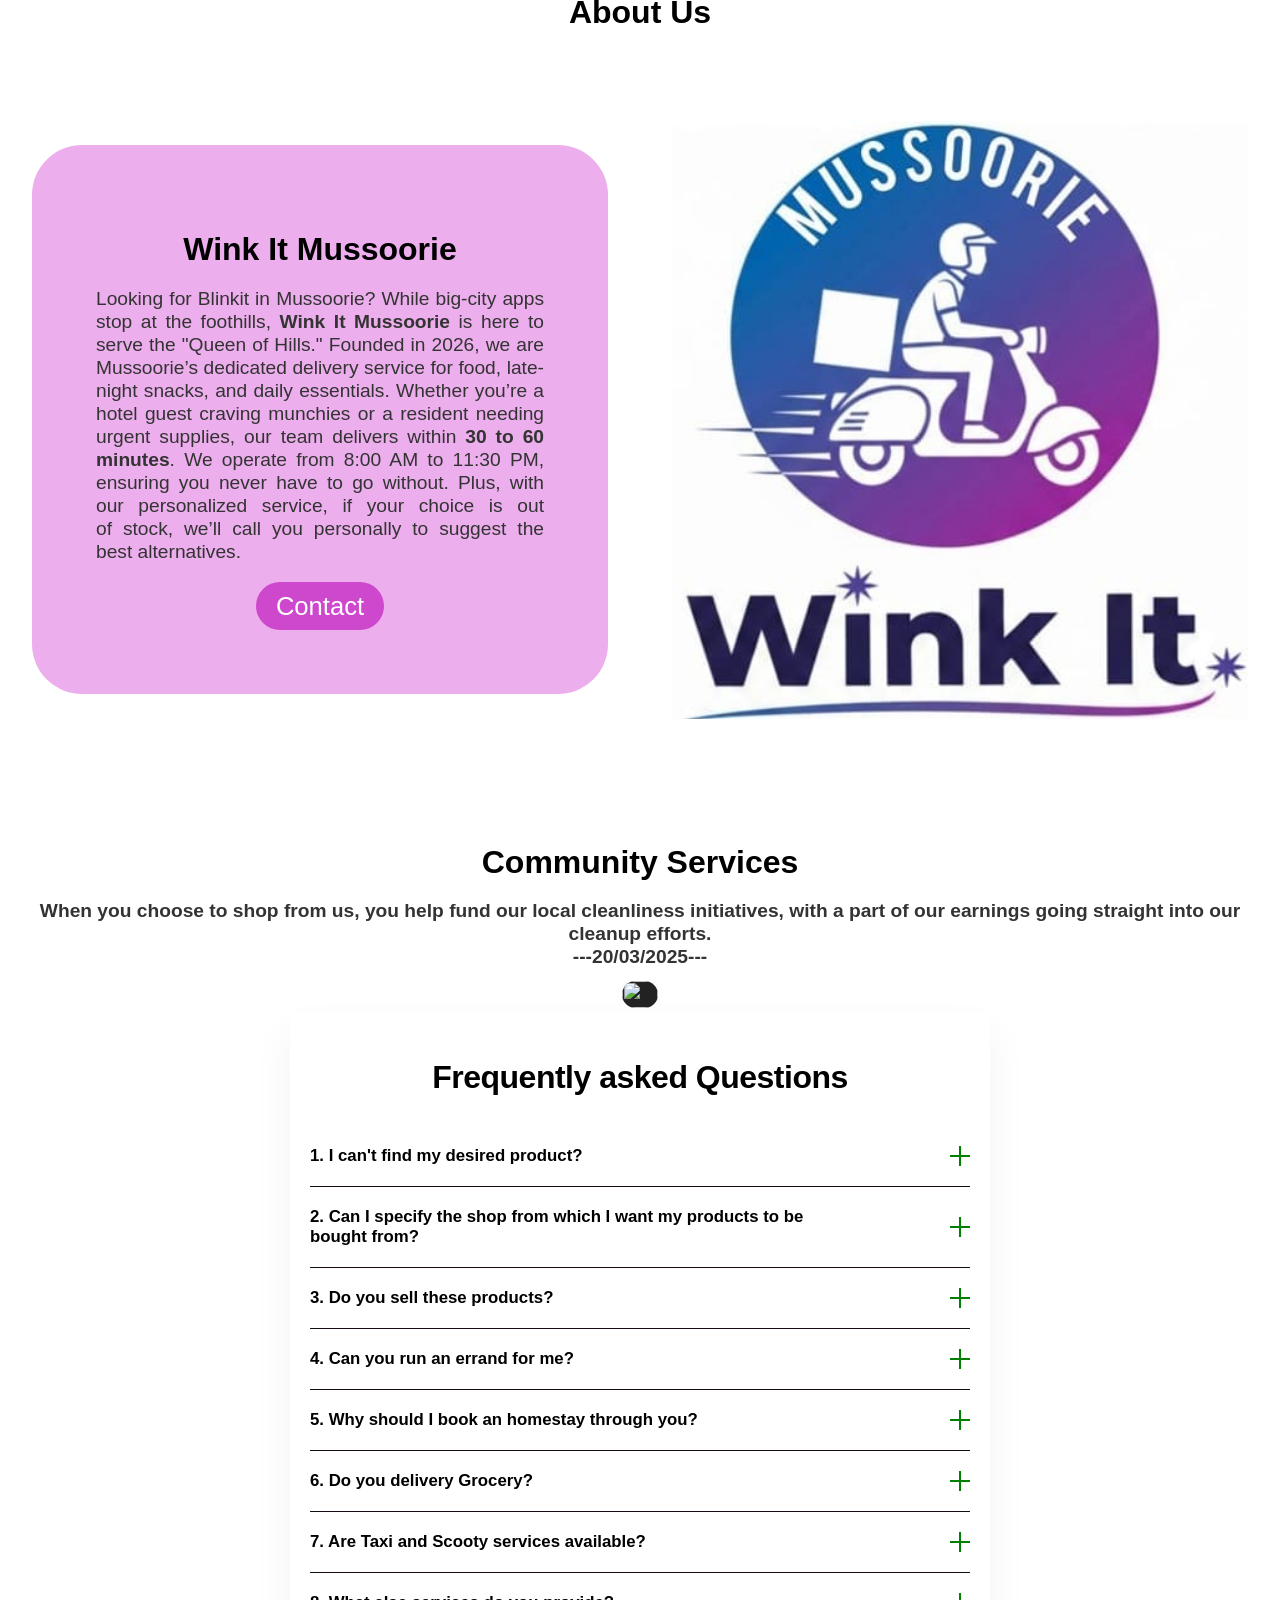
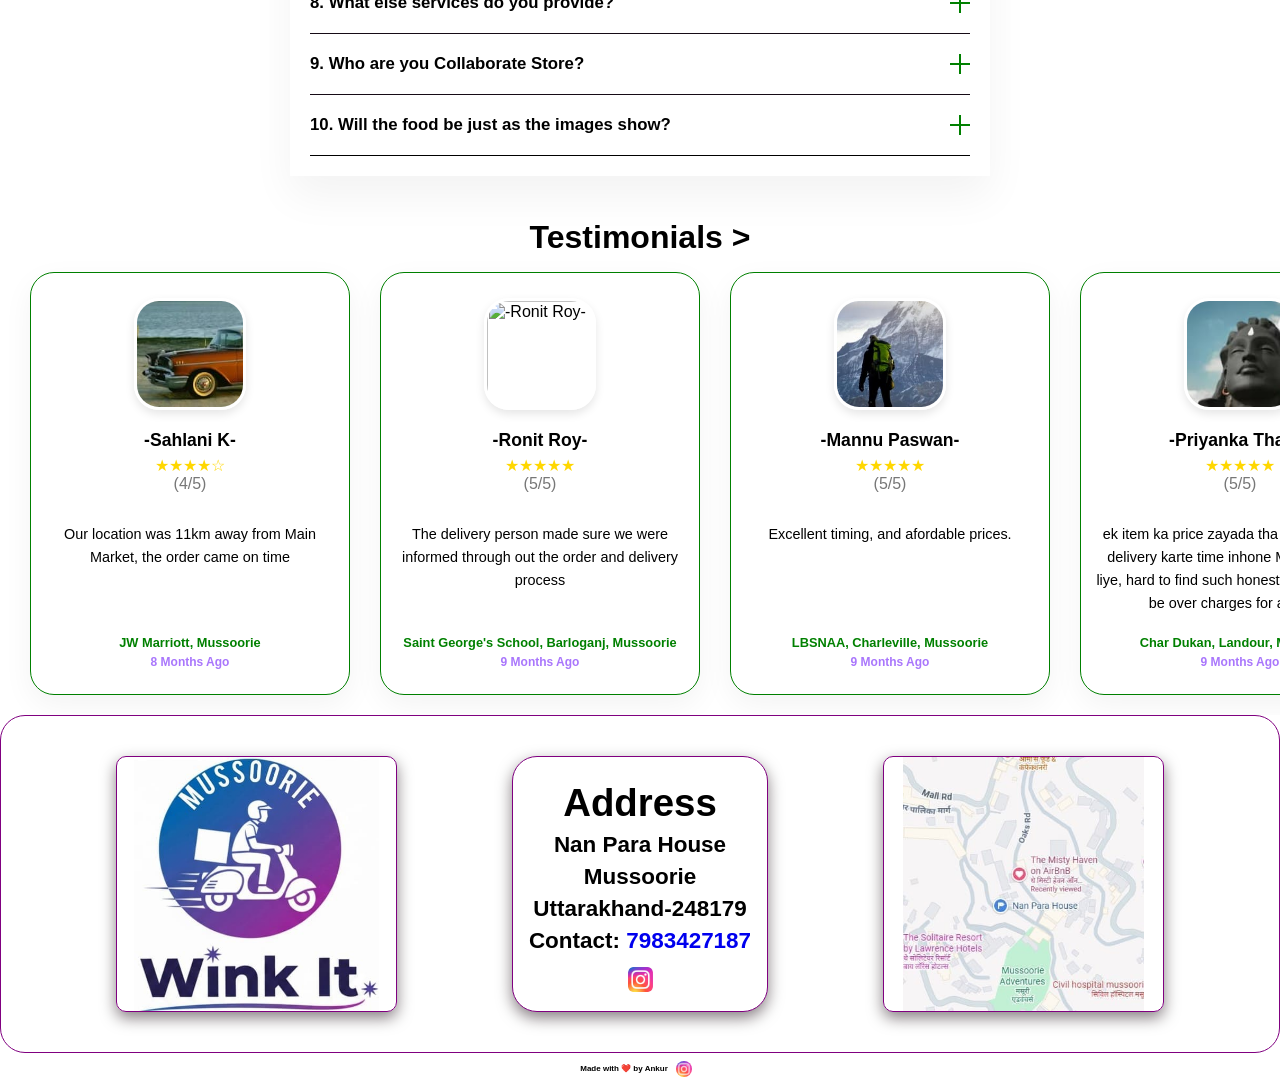
==== commit 1dc8e801: "Add files via upload" ====
--- a/index.html
+++ b/index.html
@@ -5,7 +5,7 @@
     
     <meta name="description" content="Wink It Mussoorie provides premium delivery for food and essentials in 30-60 minutes. Serving the community from 8:00 AM to 11:30 PM. Order via WhatsApp!">
 
-    <meta name="keywords" content="Wink It Mussoorie, food delivery Mussoorie, food delivery char dukan, fast delivery Mussoorie, Delivery, Wink It Landour, food delivery landour, landour delivery, mussoorie delivery, mall road delivery, dalai hill delivery, library delivery, food delivery service in Mussoorie, Chacha Ka Dhabba, Landour Bakehouse, Rokby, Savoy, Omi's Mussoorie, Omi's Sweet Shop, Mussoorie Weather, Weather Mussoorie, Mussoorie Distance, Mussoorie Temprature, Temprature Mussoorie, Dehradun To Mussoorie, Airbnb in Mussoorie, Mussoorie Crowd, Kempty Falls, Bhatta Falls, Taxi Mussoorie number, Best Taxi Service in Mussoorie, Taxi Service, Taxi Number Mussoorie, Scoory rental mussoorie, Scooty Rental Number Mussoorie, Mussoorie Taxi Number, Best delivery service in Mussoorie, Delivery near Mussoorie, Delivery new Barloganj, Delivery near Savoy, Delivery near JW Marriot, Delivery Near Woodstock">
+    <meta name="keywords" content="Wink It Mussoorie, food delivery Mussoorie, food delivery char dukan, fast delivery Mussoorie, Delivery, Wink It Landour, food delivery landour, landour delivery, mussoorie delivery, mall road delivery, dalai hill delivery, library delivery, food delivery service in Mussoorie, Chacha Ka Dhabba, Landour Bakehouse, Rokby, Savoy, Omi's Mussoorie, Omi's Sweet Shop, Mussoorie Weather, Weather Mussoorie, Mussoorie Distance, Mussoorie Temprature, Temprature Mussoorie, Dehradun To Mussoorie, Airbnb in Mussoorie, Mussoorie Crowd, Kempty Falls, Bhatta Falls, Taxi Mussoorie number, Best Taxi Service in Mussoorie, Taxi Service, Taxi Number Mussoorie, Scoory rental mussoorie, Scooty Rental Number Mussoorie, Mussoorie Taxi Number, Best delivery service in Mussoorie, Delivery near Mussoorie, Delivery new Barloganj, Delivery near Savoy, Delivery near JW Marriot, Delivery Near Woodstock, Mussoorie Guide Book pdf, Misty Haven Mussoorie">
 
     <meta property="og:title" content="Wink It Mussoorie">
     <meta property="og:description" content="Fastest delivery for food and essentials in Mussoorie. Open 8:00 AM - 11:30 PM.">
@@ -21,12 +21,6 @@
 </head>
 <body>
 
-<div id="update-banner" style="display: none; background: #000; color: #fff; padding: 15px; text-align: center; position: fixed; top: 0; width: 100%; z-index: 9999;">
-    A new version of Wink It is available! 
-    <button id="update-button" style="margin-left: 10px; padding: 5px 15px; cursor: pointer; background: #fff; color: #000; border: none; font-weight: bold;">
-        UPDATE NOW
-    </button>
-</div>
 
     <div id="splash-screen">
         <video id="intro-video" autoplay muted playsinline>
@@ -103,7 +97,7 @@
         <span class="dota"></span>
     </div>
 </div>
-<a href="https://drive.google.com/file/d/1weNeqiiJNUYv19v_aEvuStIV3WJAQNvi/view?usp=drive_link" download="Mussoorie Guide Book by Misty Haven.pdf">
+<a class="download" href="https://drive.google.com/file/d/1XvTvtakRcwk-4GMVJizAHBrn1Y2eF7UC/view?usp=sharing" download="Mussoorie Guide Book.pdf">
    Download Mussoorie Guide Book
 </a>
 
@@ -158,7 +152,7 @@
     </div>
     <div class="stats-container">
         <div class="stat-group">
-            <span class="counter" data-target="150">0+</span>
+            <span class="counter" data-target="175">0+</span>
             <span class="label">Orders</span>
         </div>
         <div class="stat-group">
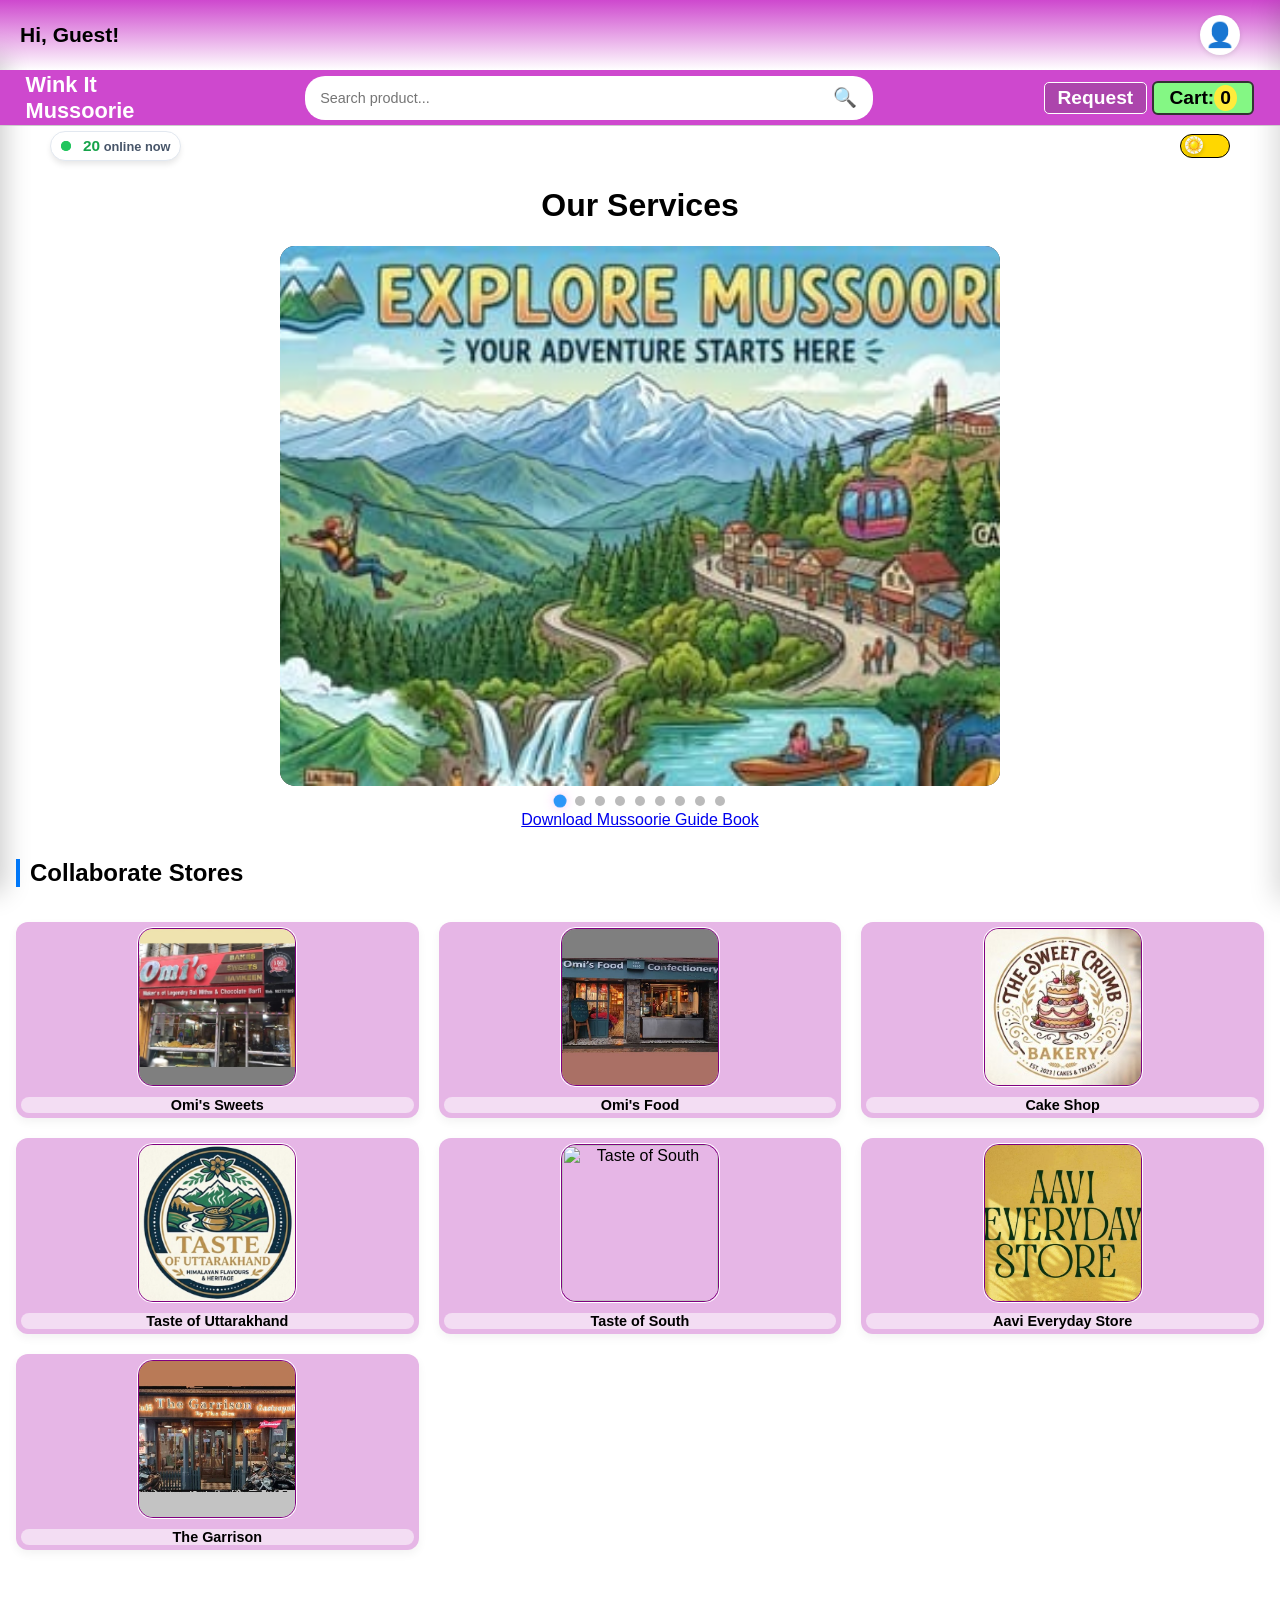
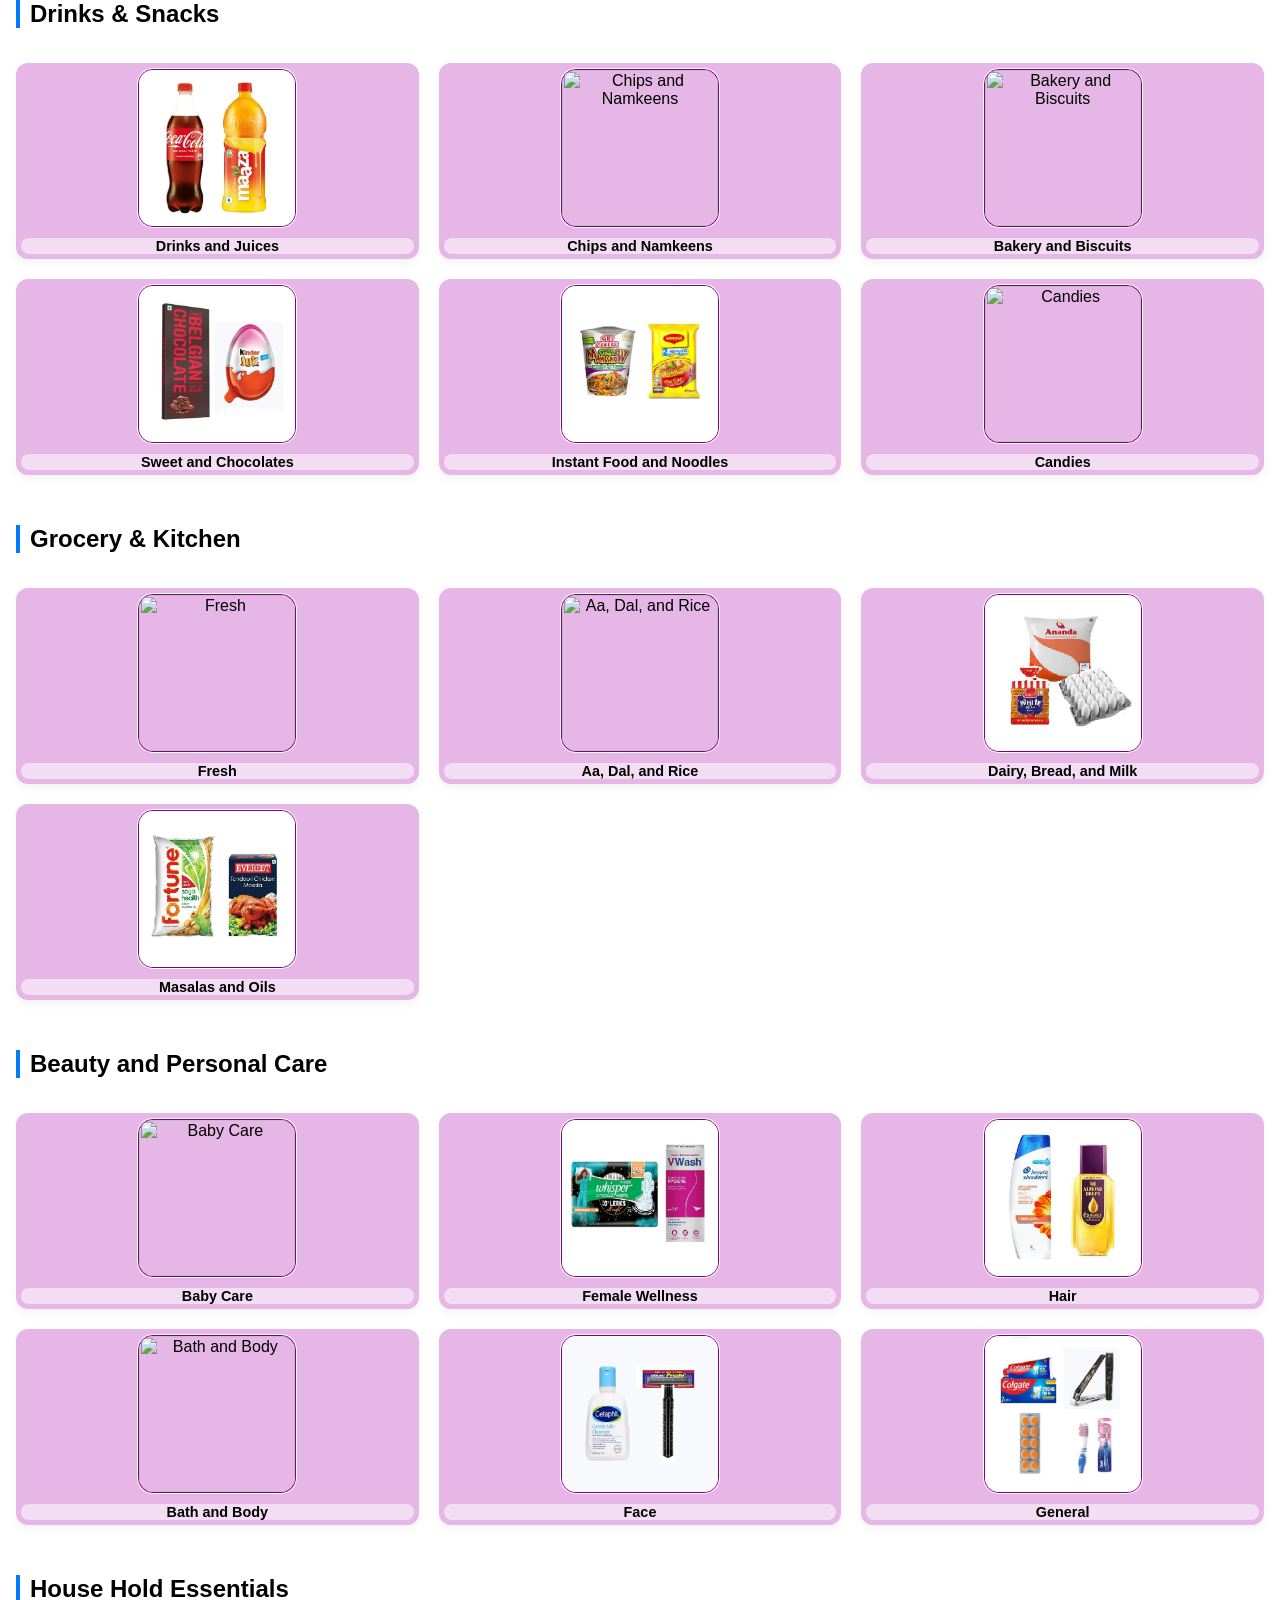
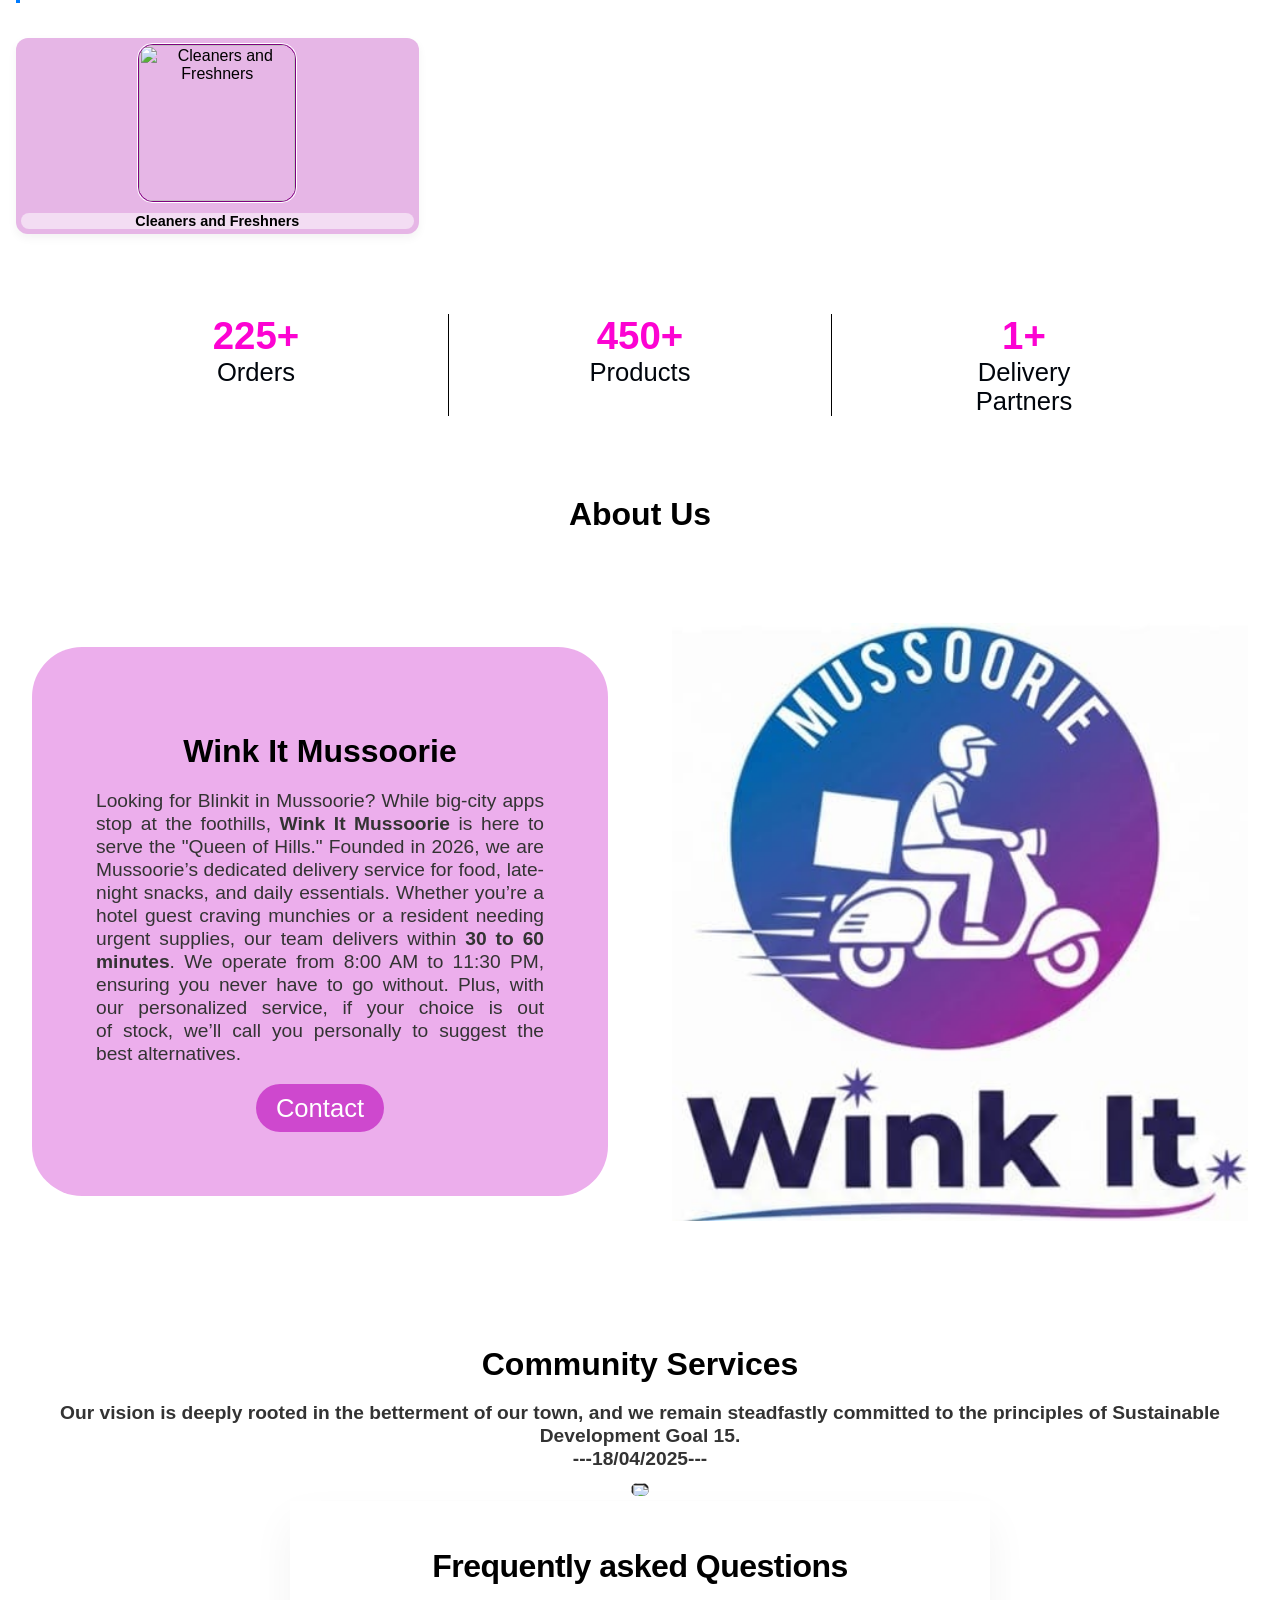
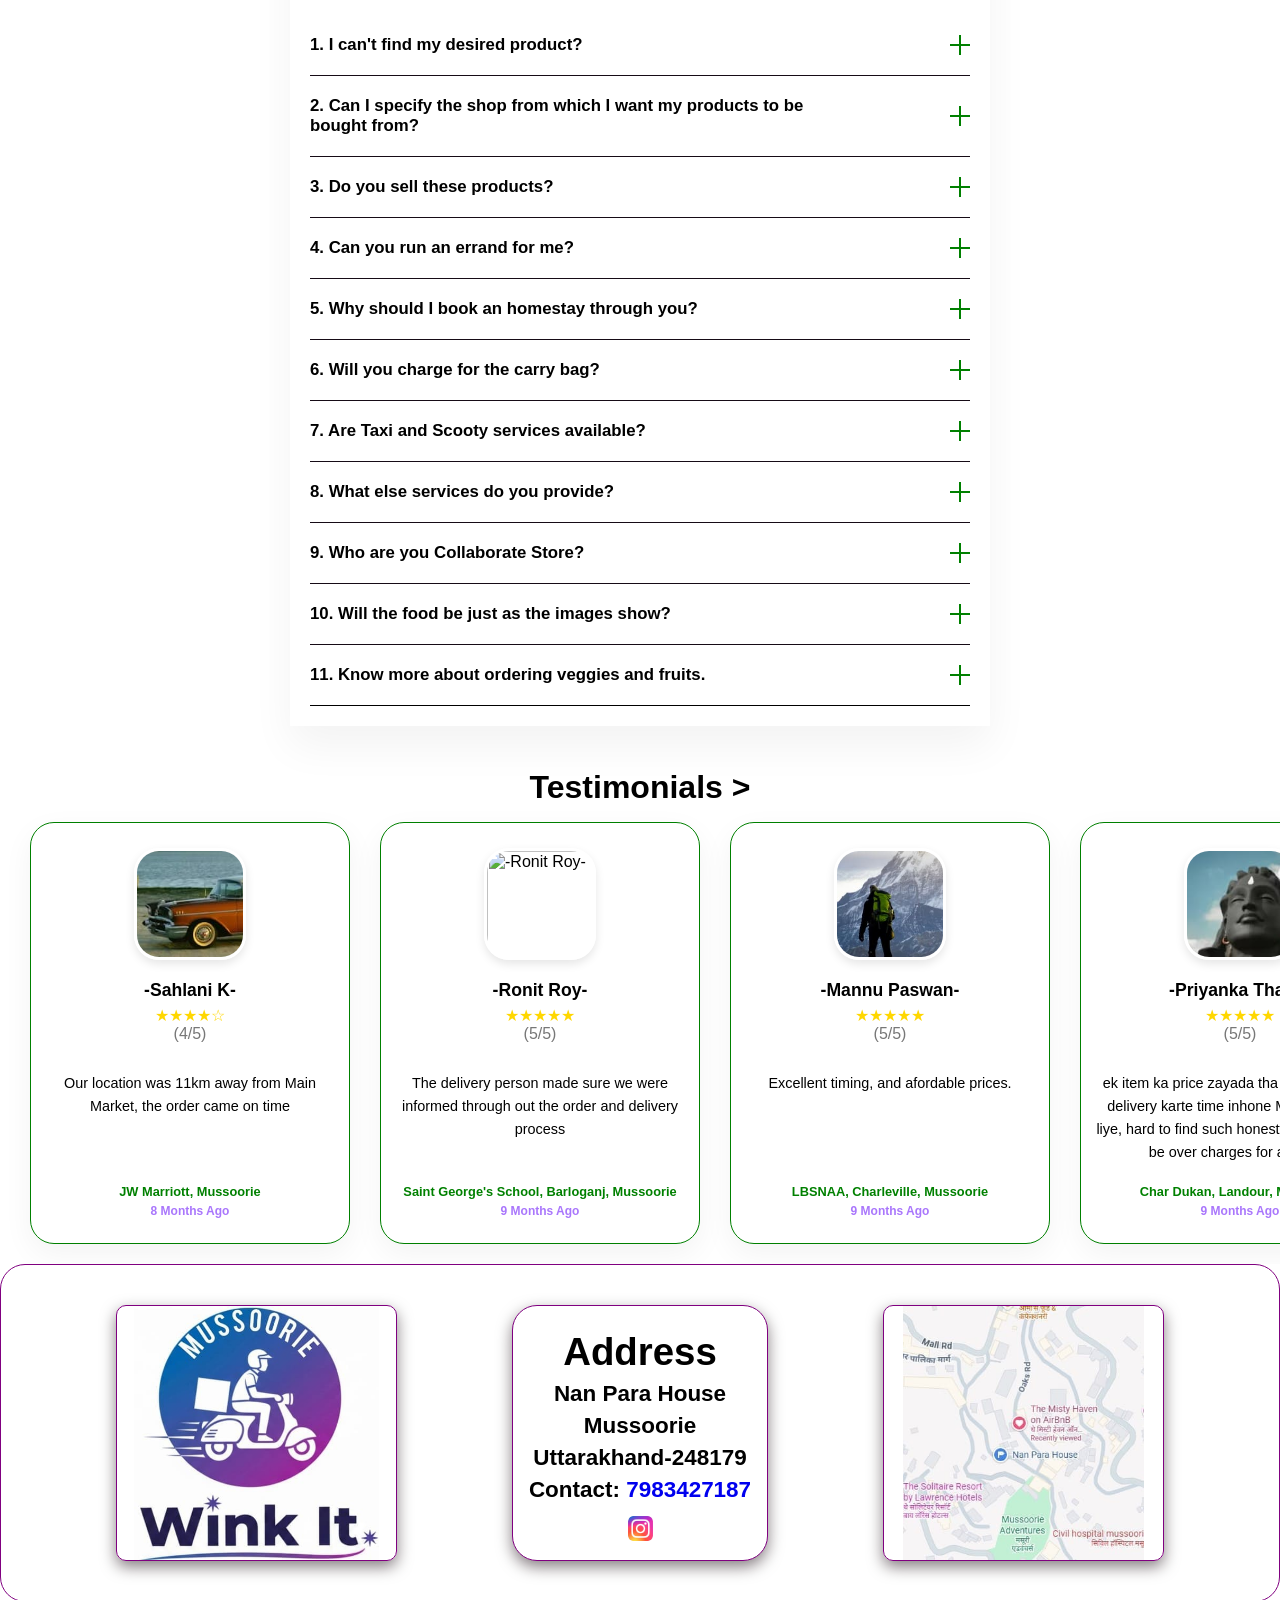
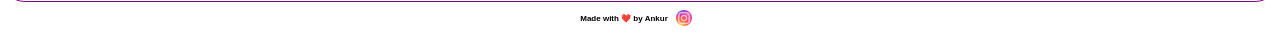
==== commit 0b0c989e: "Add files via upload" ====
--- a/index.html
+++ b/index.html
@@ -21,13 +21,17 @@
 </head>
 <body>
 
-
-    <div id="splash-screen">
-        <video id="intro-video" autoplay muted playsinline>
-            <source src="intro.mp4" type="video/mp4">
-            .
-        </video>
-    </div>
+    <div class="top-nav-header">
+    <div class="user-greeting">
+        <h2>Hi, <span id="user-greeting-name">Guest</span>!</h2>
+    </div>
+    <a href="profile.html" class="top-profile-icon">
+        <div class="profile-circle">👤</div>
+    </a>
+</div>
+
+
+    
     <div id="cart-popup" class="cart-popup hidden">
         <div id="popup-images-container" class="popup-images"></div>
         <p><span id="popup-count">0</span> Item in cart</p>
@@ -81,6 +85,8 @@
                 <img src="service5.jpg" alt="Slide 5">
                 <img src="service6.jpg" alt="Slide 6">
                 <img src="service7.jpg" alt="Slide 7">
+                <img src="service8.jpg" alt="Slide 7">
+                <img src="service9.jpg" alt="Slide 7">
             </div>
         </a>
         <button class="btn left" id="prevBtn" onclick="moveSlide(-1)"></button>
@@ -89,6 +95,8 @@
 
     <div class="dota-container" id="dots">
         <span class="dota active"></span>
+        <span class="dota"></span>
+        <span class="dota"></span>
         <span class="dota"></span>
         <span class="dota"></span>
         <span class="dota"></span>
@@ -129,34 +137,42 @@
     </div>
 
     <div id="orderSidebar">
-        <button class="close-btn" id="close-sidebar">×</button>
-        <h2>Checkout</h2>
-        <div id="sidebar-content"></div>
-        <div id="sidebar-footer">
-            <hr>
-            <p>Items Total: Rs <span id="subtotal-val">0</span></p>
-            <p id="tax-row" style="display: none;">Store GST (5%): Rs <span id="tax-val">0</span></p>
-            <p>Delivery Charges: Rs <span id="delivery-val">0</span></p>
-            <h3>Total Amount: Rs <span id="total-price">0</span></h3>
-            <div class="address-section">
-                <input type="text" id="cust-name" placeholder="Your Name">
-                <button id="location-btn" class="loc-btn">📍 Share Current Location</button>
-                
-                <textarea id="cust-address" rows="3" placeholder="Use 'Share Current Location''" readonly></textarea>
-                <span id="location-display"></span>
-            </div>
-            <button class="checkout-btn" id="checkout-whatsapp">
-                <span class="lock-icon">🔒</span> Order via WhatsApp &#10140;
-            </button>
-        </div>
-    </div>
+    <button class="close-btn" id="close-sidebar">×</button>
+    <h2>Checkout</h2>
+    <div id="sidebar-content"></div>
+    <div id="sidebar-footer">
+        <hr>
+        <p>Items Total: Rs <span id="subtotal-val">0</span></p>
+        <p id="tax-row" style="display: none;">Store GST (5%): Rs <span id="tax-val">0</span></p>
+        
+        <p id="bag-row" style="display: none;">Paper Bag: Rs <span id="bag-val">0</span></p>
+        
+        <p>Delivery Charges: Rs <span id="delivery-val">0</span></p>
+        <h3>Total Amount: Rs <span id="total-price">0</span></h3>
+        
+        <div class="address-section">
+            <input type="text" id="cust-name" placeholder="Your Name">
+            <label class="woodstock-checkbox" style="display: flex; align-items: center; gap: 8px; white-space: nowrap;">
+                Woodstock Student 26-27
+                <input type="checkbox" id="woodstock-student">
+            </label>
+            <button id="location-btn" class="loc-btn">📍 Share Current Location</button>
+            
+            <textarea id="cust-address" rows="3" placeholder="Use 'Share Current Location'" readonly></textarea>
+            <span id="location-display"></span>
+        </div>
+        <button class="checkout-btn" id="checkout-whatsapp">
+            <span class="lock-icon">🔒</span> Order via WhatsApp &#10140;
+        </button>
+    </div>
+</div>
     <div class="stats-container">
         <div class="stat-group">
-            <span class="counter" data-target="175">0+</span>
+            <span class="counter" data-target="250">0+</span>
             <span class="label">Orders</span>
         </div>
         <div class="stat-group">
-            <span class="counter" data-target="400">0+</span>
+            <span class="counter" data-target="500">0+</span>
             <span class="label">Products</span>
         </div>
         <div class="stat-group">
@@ -182,14 +198,12 @@
     </div>
 
     <div class="ourss"><h1 class="main-title">Community Services</h1></div>
-    <div><h1 class="mainp">When you choose to shop from us, you help fund our local cleanliness initiatives, with a part of our earnings going straight into our cleanup efforts.<br>---20/03/2025---</h1></div>
+    <div><h1 class="mainp">Our vision is deeply rooted in the betterment of our town, and we remain steadfastly committed to the principles of Sustainable Development Goal 15.<br>---18/04/2025---</h1></div>
 
 <div class="ss">
     <div class="sss">
-        <a href="https://www.instagram.com/p/DWSxWTxkkgn/?igsh=MWJzcHdmZTRmNWJrbg=="> 
             <div class="ssw" id="">
-                <img src="cservice.jpg" alt="">
-                <img src="cservice.jpg" alt="">
+                <img src="cservice.jpeg" alt="">
             </div>
         </a>
     </div>
--- a/style.css
+++ b/style.css
@@ -177,6 +177,9 @@
     background-color: rgb(112, 238, 112) !important;
     transition: background-color 0.1s ease;
 }
+.download{
+    text-decoration: underline;
+}
 
 .subcat-nav-item img {
     width: 60px;
@@ -935,10 +938,81 @@
     box-shadow: 0 4px 15px rgba(0,0,0,0.2);
 }
 
+/* Styling for when the button is disabled */
+.disabled-grey {
+    background-color: #cccccc !important;
+    color: #666666 !important;
+    cursor: not-allowed;
+    border-color: #999999 !important;
+    opacity: 0.7;
+}
+
+.woodstock-checkbox {
+    display: flex;
+    align-items: center;
+    justify-content: flex-start; /* Keeps everything to the left */
+    gap: 0px;                   /* Space between text and box */
+    cursor: pointer;             /* Makes the whole label clickable */
+    font-family: sans-serif;      
+    margin: 10px 0px;         /* Adds space below the label */
+}
+
 .theme-popup.show {
     opacity: 1;
     transform: translateY(0);
 }
+
+.top-nav-header {
+    display: flex;
+    justify-content: flex-end; /* Pushes the icon to the right side */
+    align-items: center;
+    padding: 5px 20px;        /* Adds space around the icon */
+    background: linear-gradient(to top, rgb(255, 255, 255), rgb(206, 72, 206));    /* Or match your page background */
+    text-decoration: none;
+    width: 100%;
+    font-size: 14px;
+    color: #000;
+    /* Optional: background: linear-gradient(to bottom, rgba(255,255,255,0.9), transparent); */
+}
+
+.top-profile-icon {
+    display: flex;
+    justify-content: flex-end; /* Pushes the icon to the right side */
+    padding: 10px 20px;        /* Adds space around the icon */
+    background:  transparent;    /* Or match your page background */
+    text-decoration: none;
+    width: 100%;
+    font-size: 24px;
+    color: #000;
+}
+
+.profile-circle {
+    background: #fff;
+    width: 40px;
+    height: 40px;
+    display: flex;
+    align-items: center;
+    justify-content: center;
+    border-radius: 50%;
+    box-shadow: 0 2px 5px rgba(0,0,0,0.1);
+}
+
+/* Dark mode support */
+[data-theme="dark"] .profile-circle {
+    background: #333;
+    color: #fff;
+}
+.user-greeting h2 {
+    margin: 0;
+    white-space: nowrap;      /* Prevents text from wrapping to a second line */
+    overflow: hidden;         /* Ensures nothing spills out */
+    text-overflow: ellipsis;  /* Adds '...' if the name is way too long for the screen */
+    display: inline-block;    /* Allows it to sit next to other elements if needed */
+}
+
+
+
+
 .lightbox {
     position: fixed;
     z-index: 1000;
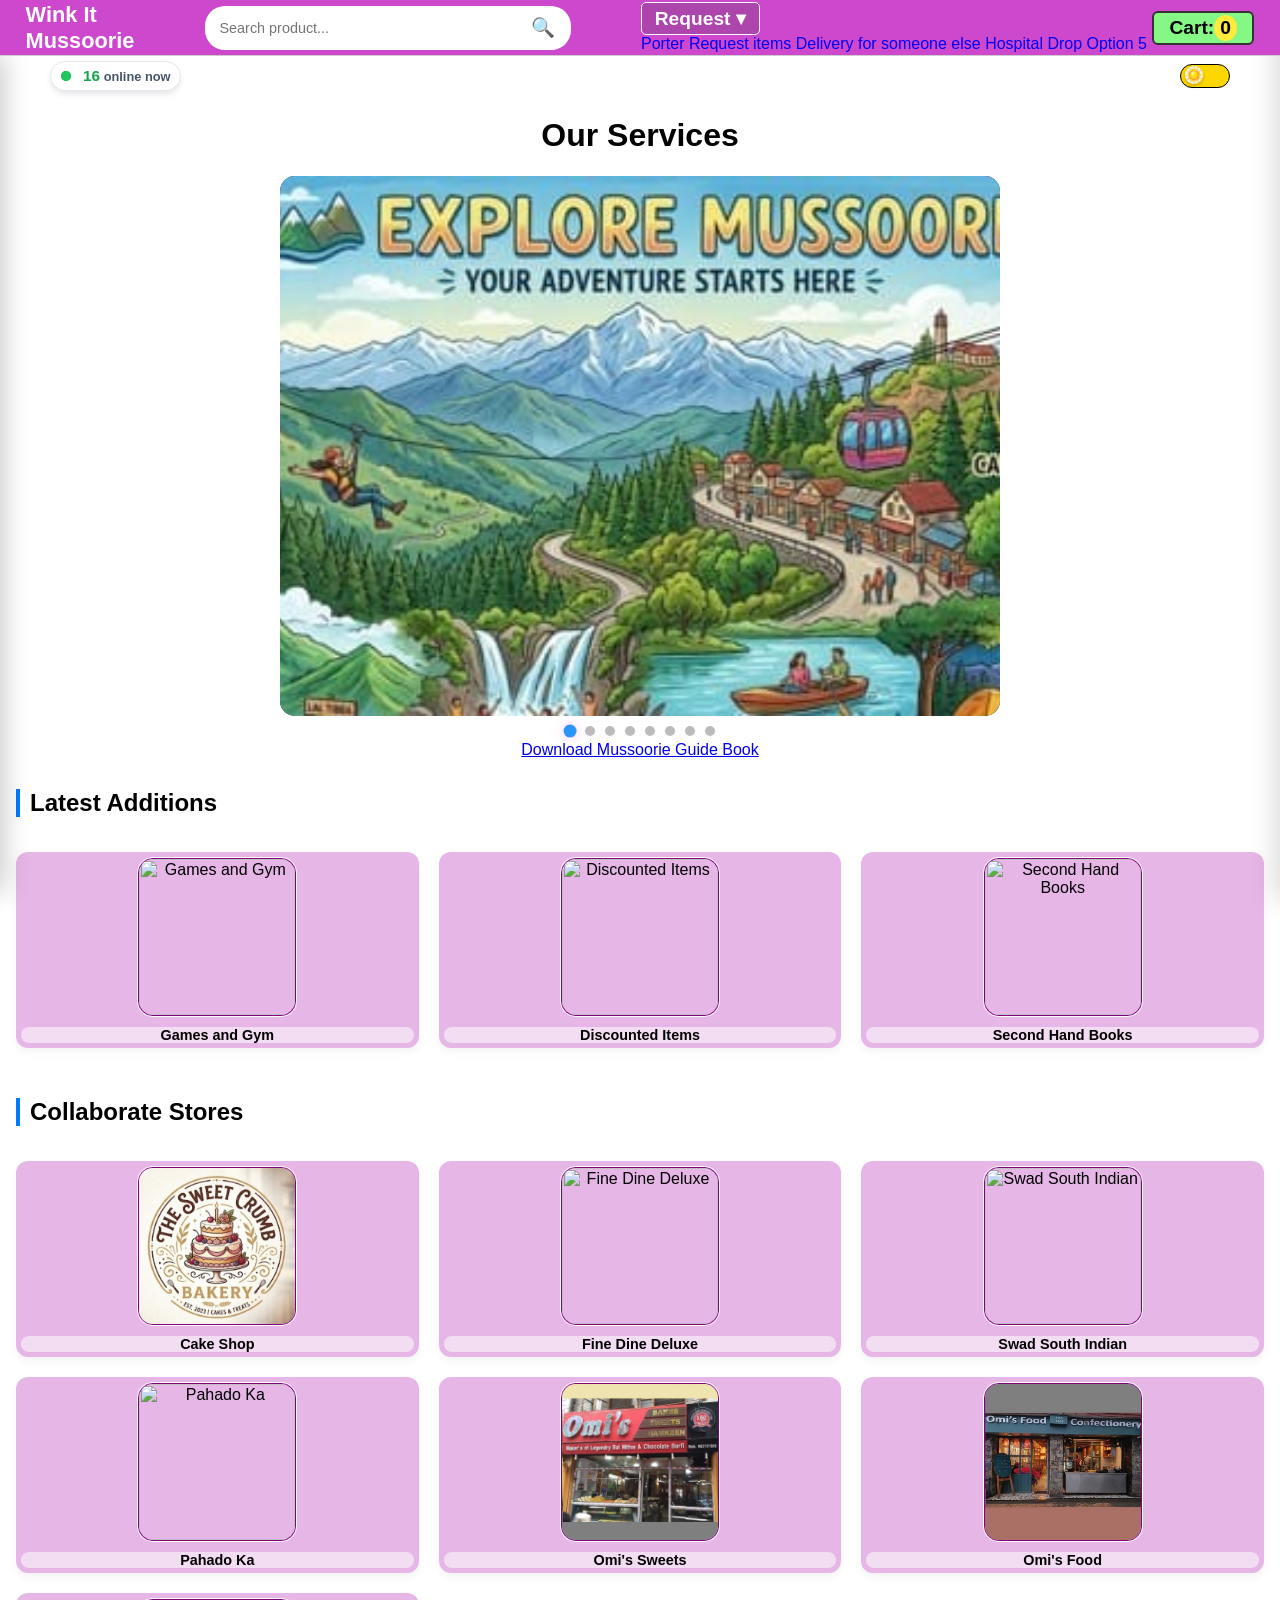
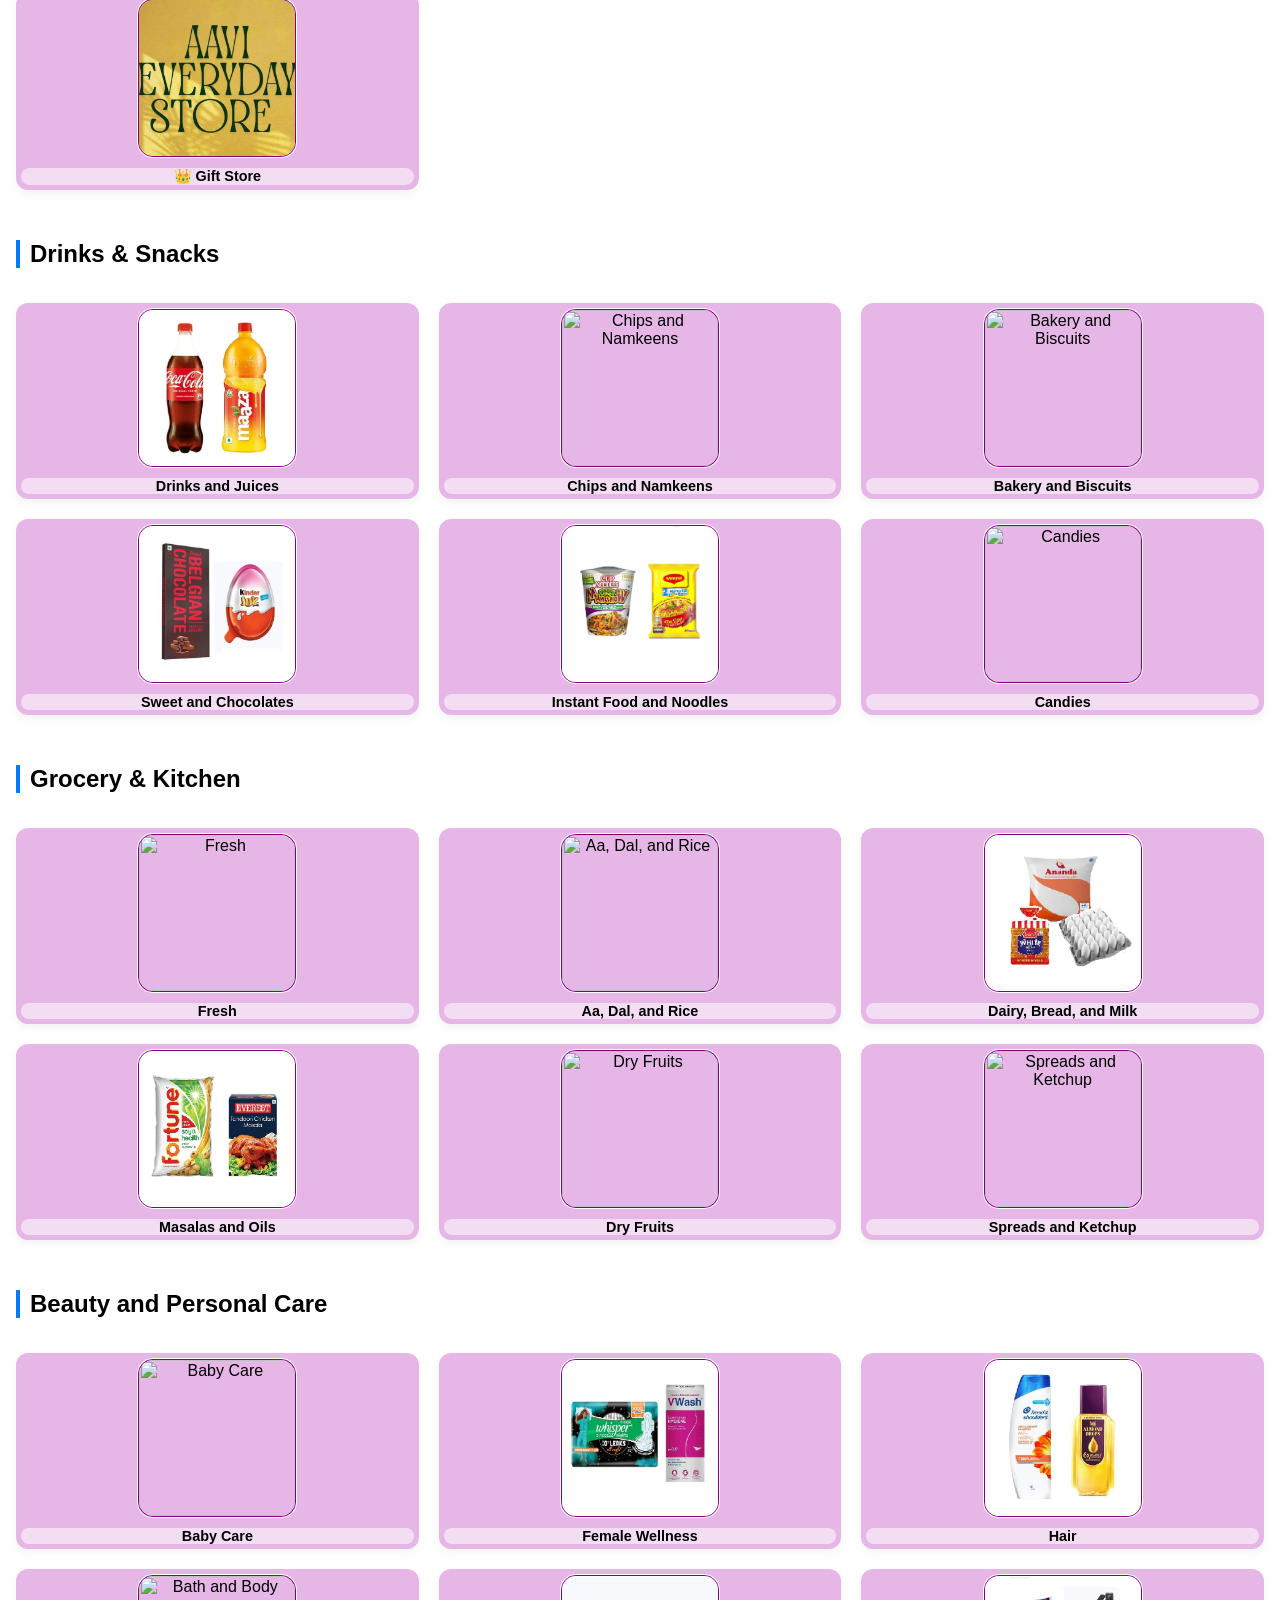
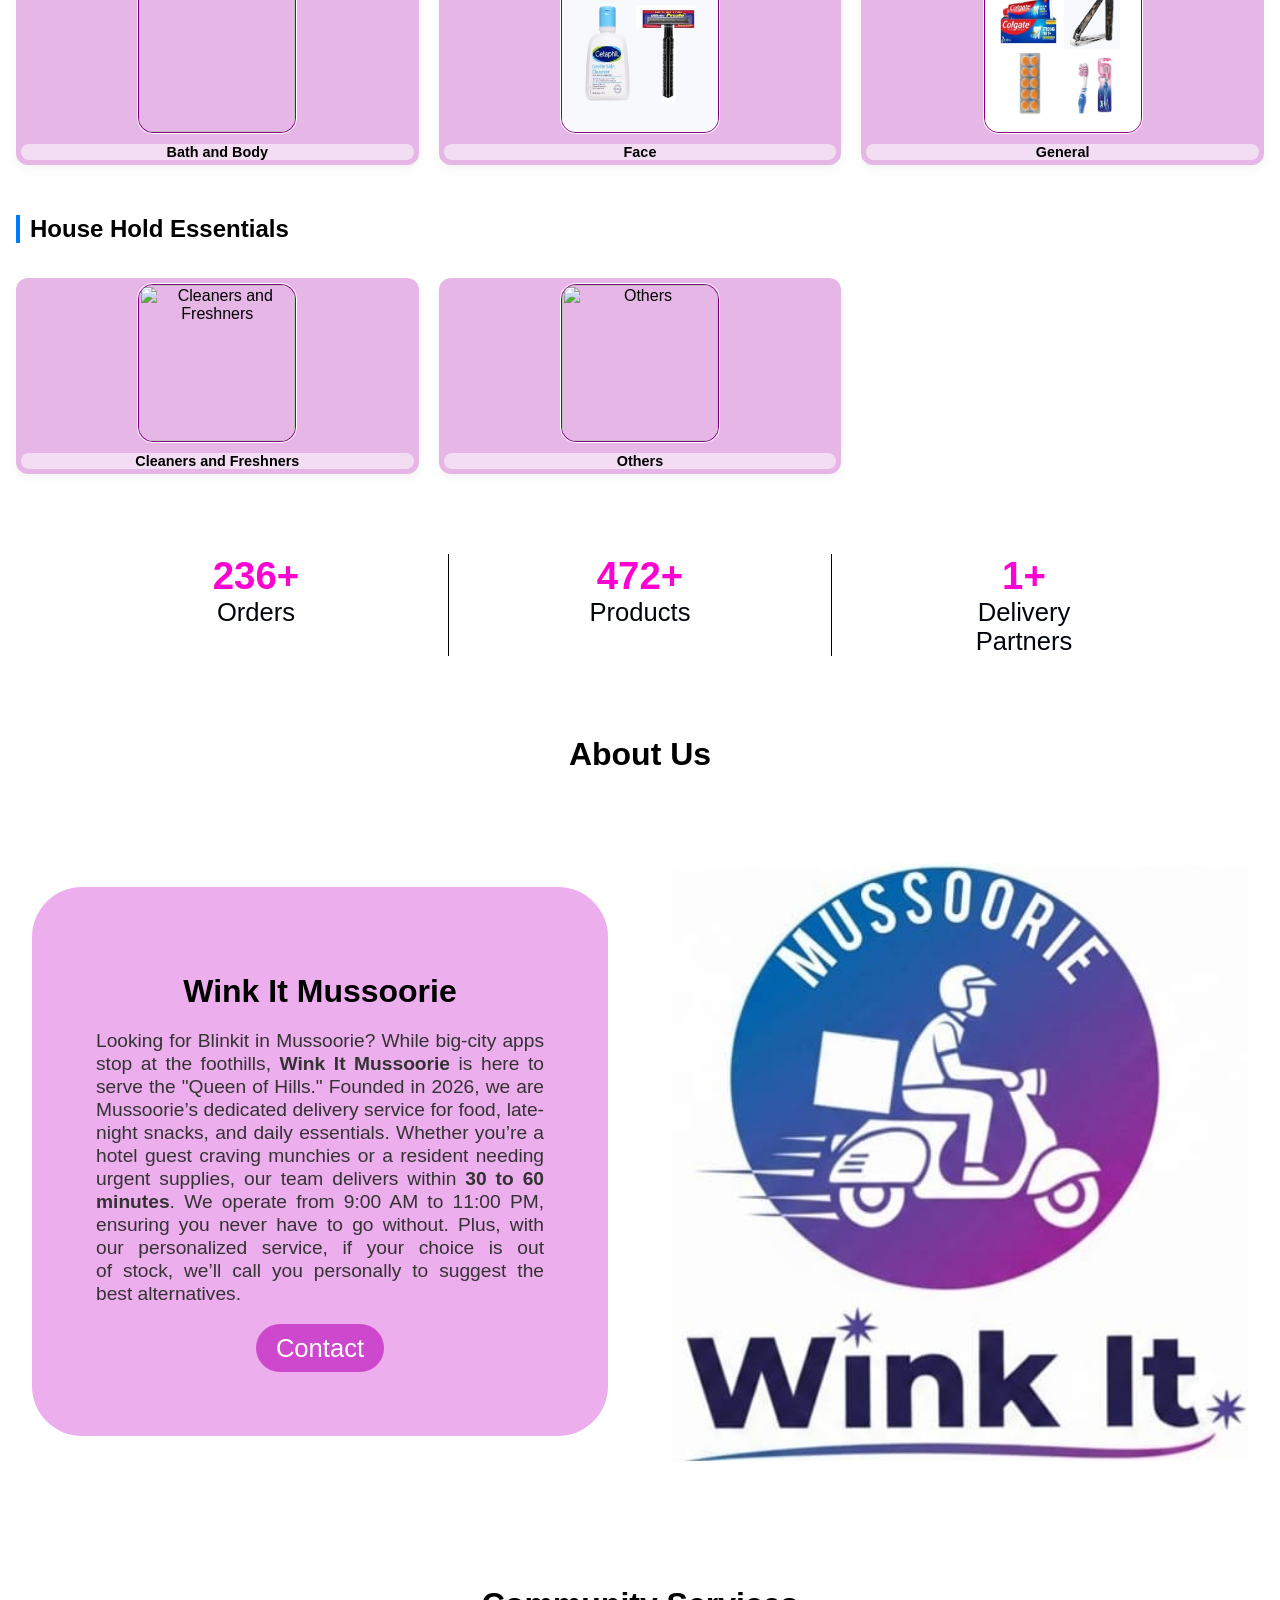
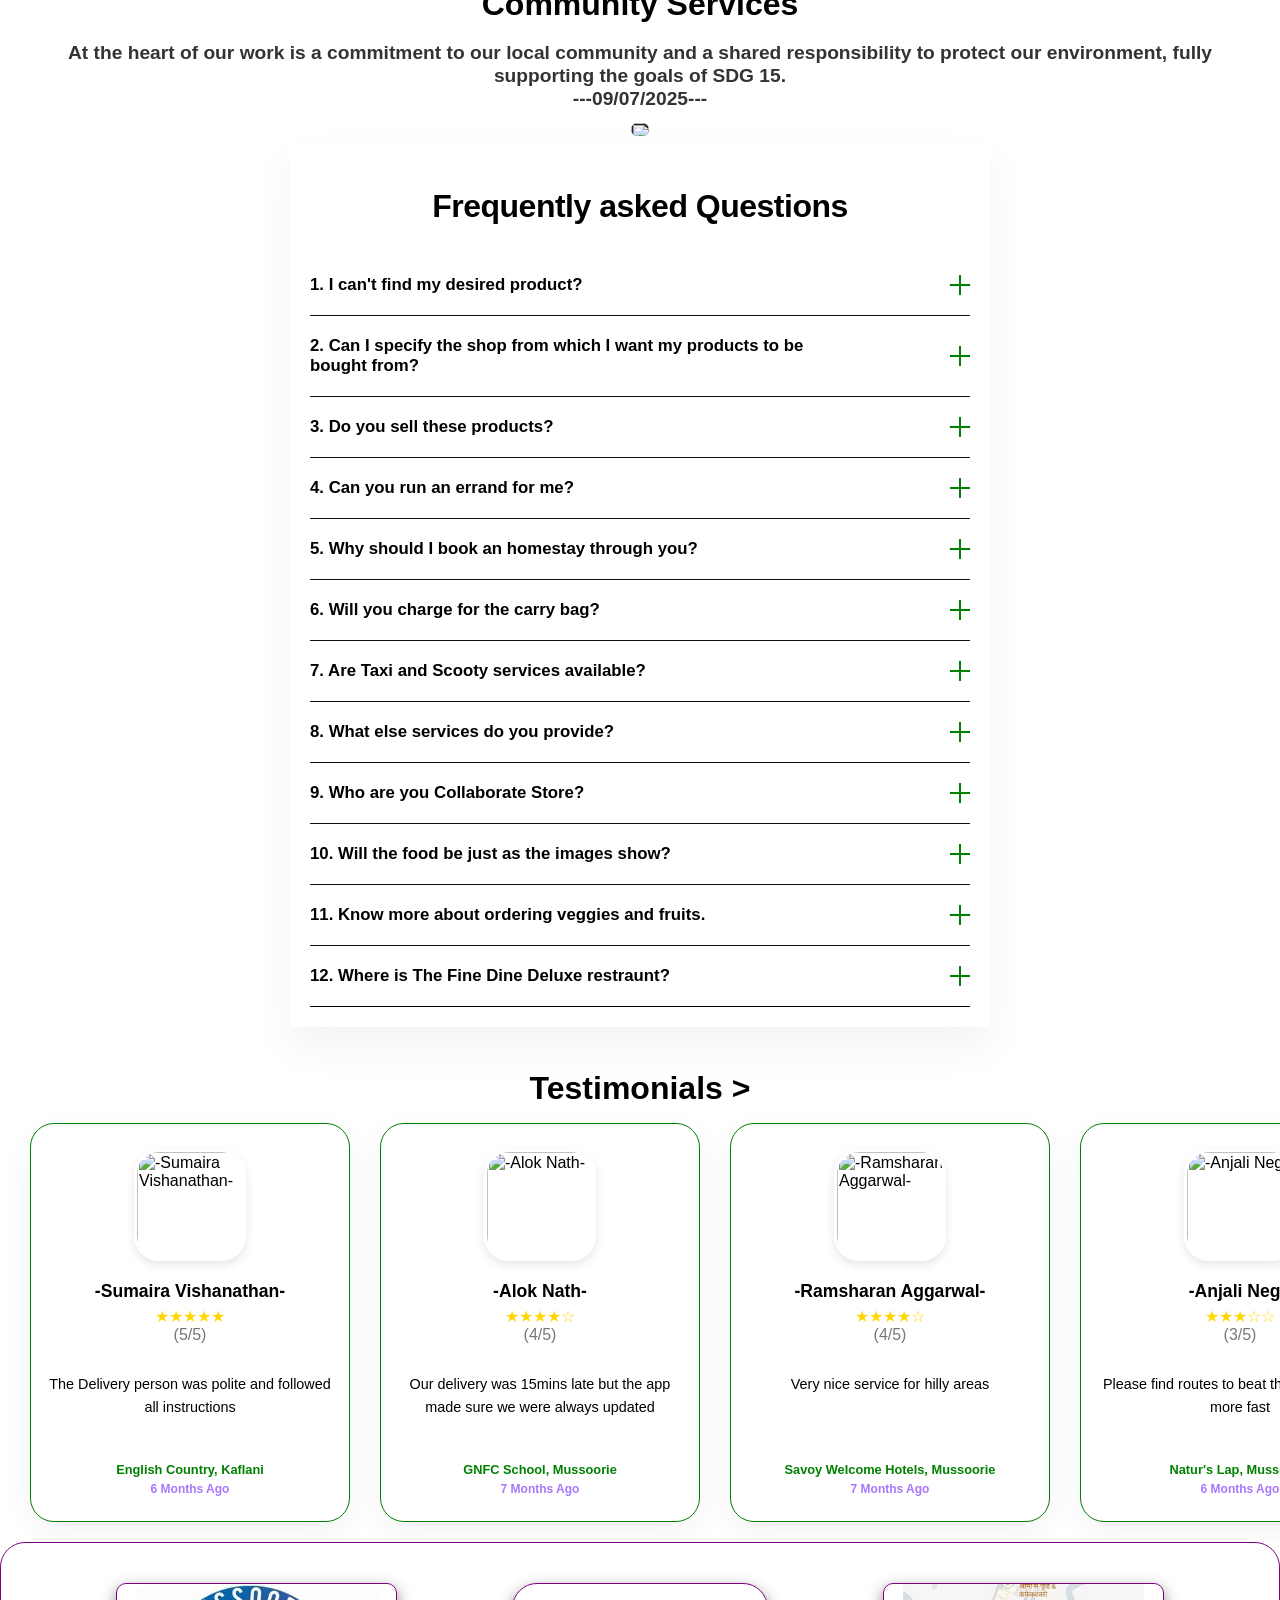
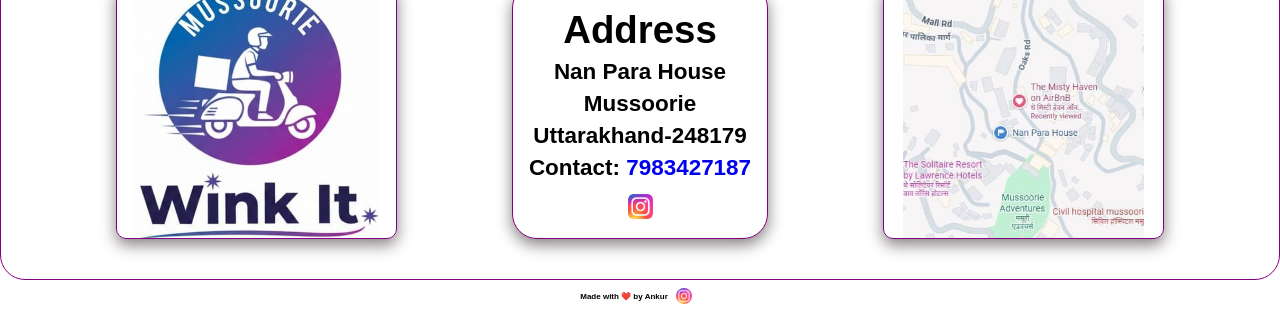
==== commit b18522a3: "Add files via upload" ====
--- a/index.html
+++ b/index.html
@@ -21,17 +21,14 @@
 </head>
 <body>
 
-    <div class="top-nav-header">
-    <div class="user-greeting">
-        <h2>Hi, <span id="user-greeting-name">Guest</span>!</h2>
-    </div>
-    <a href="profile.html" class="top-profile-icon">
-        <div class="profile-circle">👤</div>
-    </a>
-</div>
-
-
-    
+
+    
+    <div id="splash-screen">
+        <video id="intro-video" autoplay muted playsinline>
+            <source src="intro.mp4" type="video/mp4">
+            .
+        </video>
+    </div>
     <div id="cart-popup" class="cart-popup hidden">
         <div id="popup-images-container" class="popup-images"></div>
         <p><span id="popup-count">0</span> Item in cart</p>
@@ -48,11 +45,24 @@
         </div>
 
         <div class="nav-links">
-            <a id="collectiona" href="https://api.whatsapp.com/send?phone=917983427187&text=Hi,%20I'd%20like%20to%20request%20a%20service."><h2>Request</h2></a>
-            <div class="order-trigger" id="cart-trigger">
-                Cart: <span id="cart-count">0</span>
-            </div>
-        </div>
+                <!-- Request Dropdown Wrapper -->
+                <div class="request-dropdown">
+                    <a id="collectiona" href="#" class="dropdown-trigger">
+                        <h2>Request ▾</h2>
+                    </a>
+                    <div class="dropdown-menu">
+                        <a href="https://api.whatsapp.com/send?phone=917983427187&text=Hi,%20I'd%20like%20to%20request%20a%20Porter%20service.">Porter</a>
+                        <a href="https://api.whatsapp.com/send?phone=917983427187&text=Hi,%20I'd%20like%20to%20Request%20items.">Request items</a>
+                        <a href="https://api.whatsapp.com/send?phone=917983427187&text=Hi,%20I'd%20like%20to%20arrange%20a%20Delivery%20for%20someone%20else.">Delivery for someone else</a>
+                        <a href="https://api.whatsapp.com/send?phone=917983427187&text=Hi,%20I'd%20like%20to%20request%20a%20Hospital%20Drop.">Hospital Drop</a>
+                        <a href="https://api.whatsapp.com/send?phone=917983427187&text=Hi,%20I'd%20like%20to%20request%20Option%205.">Option 5</a>
+                    </div>
+                </div>
+
+                <div class="order-trigger" id="cart-trigger">
+                    Cart: <span id="cart-count">0</span>
+                </div>
+            </div>
     </header>
     <div class="top-bar">
         <div class="online-status">
@@ -86,7 +96,6 @@
                 <img src="service6.jpg" alt="Slide 6">
                 <img src="service7.jpg" alt="Slide 7">
                 <img src="service8.jpg" alt="Slide 7">
-                <img src="service9.jpg" alt="Slide 7">
             </div>
         </a>
         <button class="btn left" id="prevBtn" onclick="moveSlide(-1)"></button>
@@ -95,7 +104,6 @@
 
     <div class="dota-container" id="dots">
         <span class="dota active"></span>
-        <span class="dota"></span>
         <span class="dota"></span>
         <span class="dota"></span>
         <span class="dota"></span>
@@ -152,9 +160,14 @@
         
         <div class="address-section">
             <input type="text" id="cust-name" placeholder="Your Name">
-            <label class="woodstock-checkbox" style="display: flex; align-items: center; gap: 8px; white-space: nowrap;">
-                Woodstock Student 26-27
-                <input type="checkbox" id="woodstock-student">
+            <label class="woodstock-checkbox" style="display: flex; align-items: center; justify-content: space-between; width: 100%; gap: 8px; white-space: nowrap; padding-bottom: 8px; margin-top: 20px; border-bottom: 1px solid #ccc;">
+                Woodstock Staff 26-27
+                <input type="checkbox" id="woodstock-student" style="margin-left: auto;">
+            </label>
+
+            <label class="itm-checkbox" style="display: flex; align-items: center; justify-content: space-between; width: 100%; gap: 8px; white-space: nowrap; padding-bottom: 8px; border-bottom: 1px solid #ccc;">
+                ITM Cantt
+                <input type="checkbox" id="itm-student" style="padding: 0;">
             </label>
             <button id="location-btn" class="loc-btn">📍 Share Current Location</button>
             
@@ -188,7 +201,7 @@
             <div class="atext">
                 <h1>Wink It Mussoorie</h1>
                 <p>Looking for Blinkit in Mussoorie? While big-city apps stop at the foothills, <b>Wink It Mussoorie </b>is here to serve the "Queen of Hills." Founded in 2026, we are Mussoorie’s dedicated delivery service for food, late-night snacks, and daily essentials.
-                    Whether you’re a hotel guest craving munchies or a resident needing urgent supplies, our team delivers within <b>30 to 60 minutes</b>. We operate from 8:00 AM to 11:30 PM, ensuring you never have to go without. Plus, with our personalized service, if your choice is out of stock, we’ll call you personally to suggest the best alternatives.</p>
+                    Whether you’re a hotel guest craving munchies or a resident needing urgent supplies, our team delivers within <b>30 to 60 minutes</b>. We operate from 9:00 AM to 11:00 PM, ensuring you never have to go without. Plus, with our personalized service, if your choice is out of stock, we’ll call you personally to suggest the best alternatives.</p>
                 <a href="tel:7983427187"><button class="contact-btn">Contact</button></a>
             </div>
             <div class="aimg">
@@ -198,12 +211,12 @@
     </div>
 
     <div class="ourss"><h1 class="main-title">Community Services</h1></div>
-    <div><h1 class="mainp">Our vision is deeply rooted in the betterment of our town, and we remain steadfastly committed to the principles of Sustainable Development Goal 15.<br>---18/04/2025---</h1></div>
+    <div><h1 class="mainp">At the heart of our work is a commitment to our local community and a shared responsibility to protect our environment, fully supporting the goals of SDG 15.<br>---09/07/2025---</h1></div>
 
 <div class="ss">
     <div class="sss">
             <div class="ssw" id="">
-                <img src="cservice.jpeg" alt="">
+                <img src="cservice.jpg" alt="">
             </div>
         </a>
     </div>
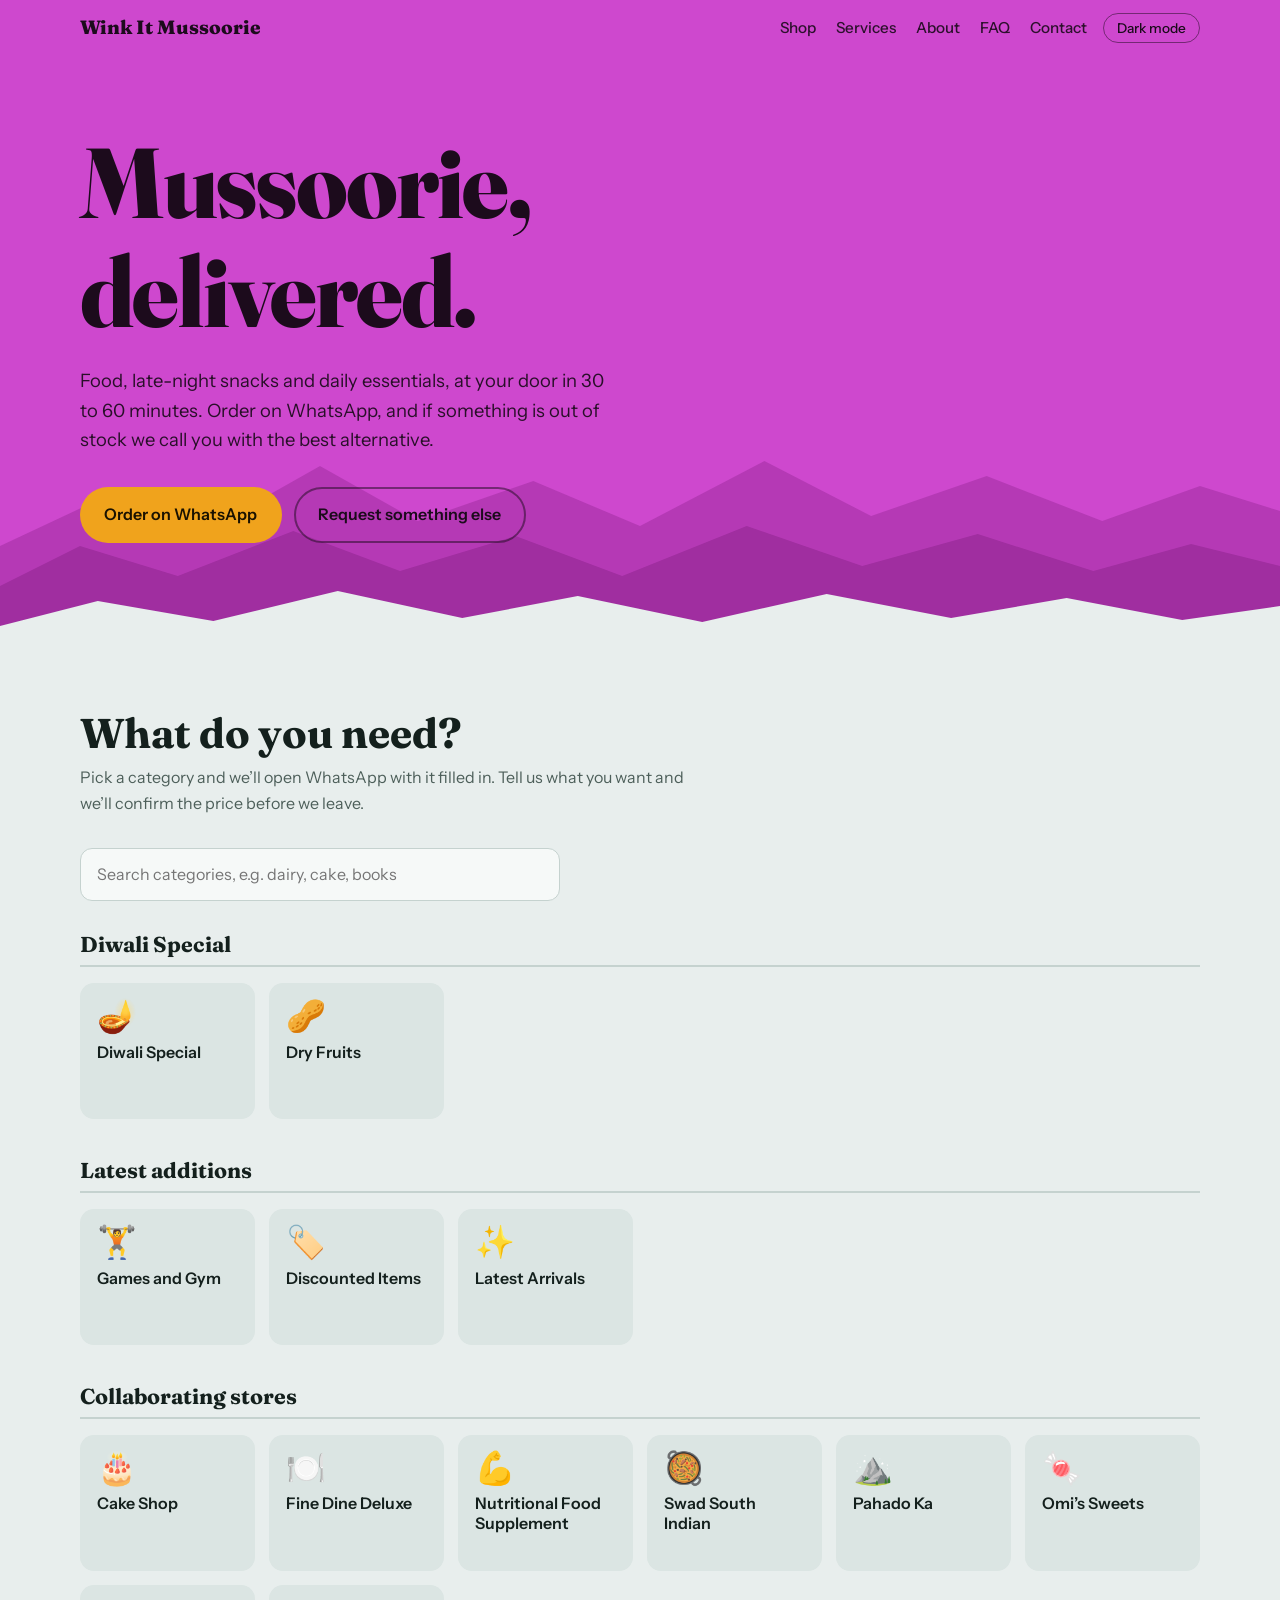
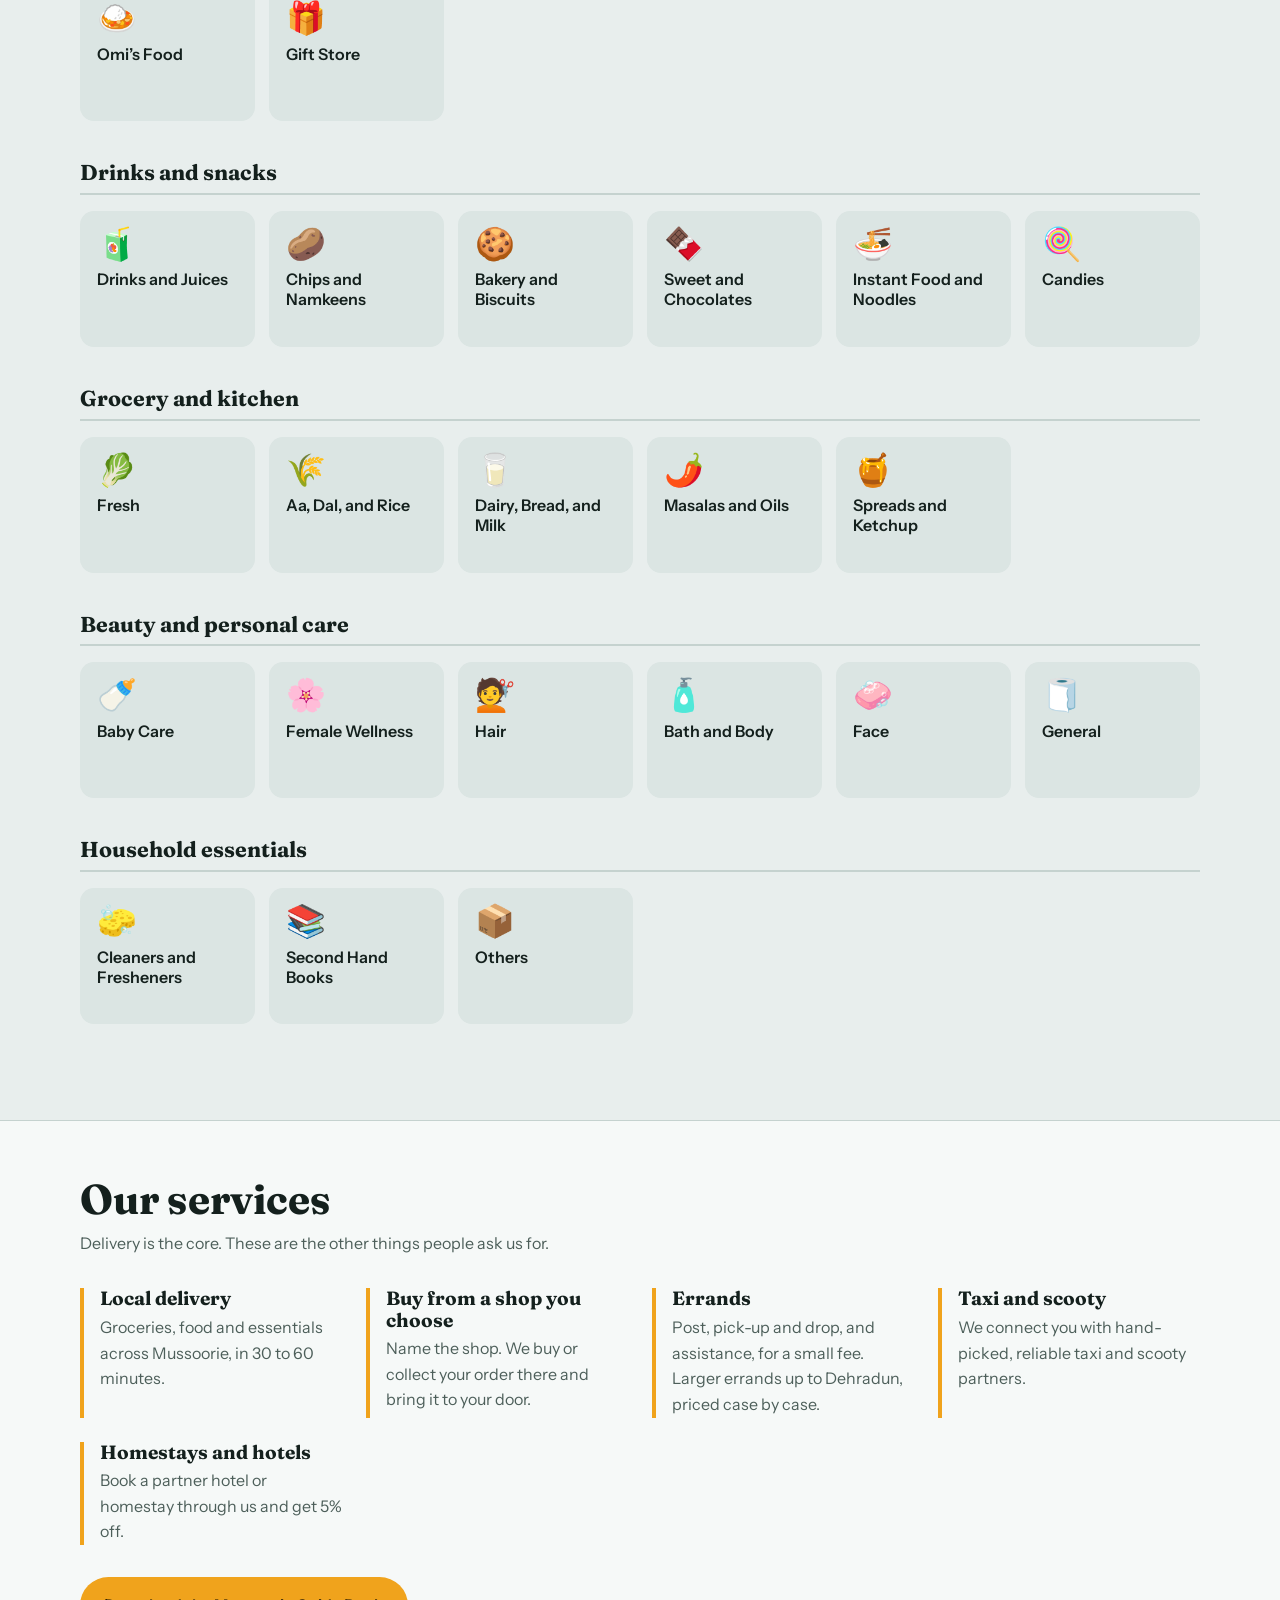
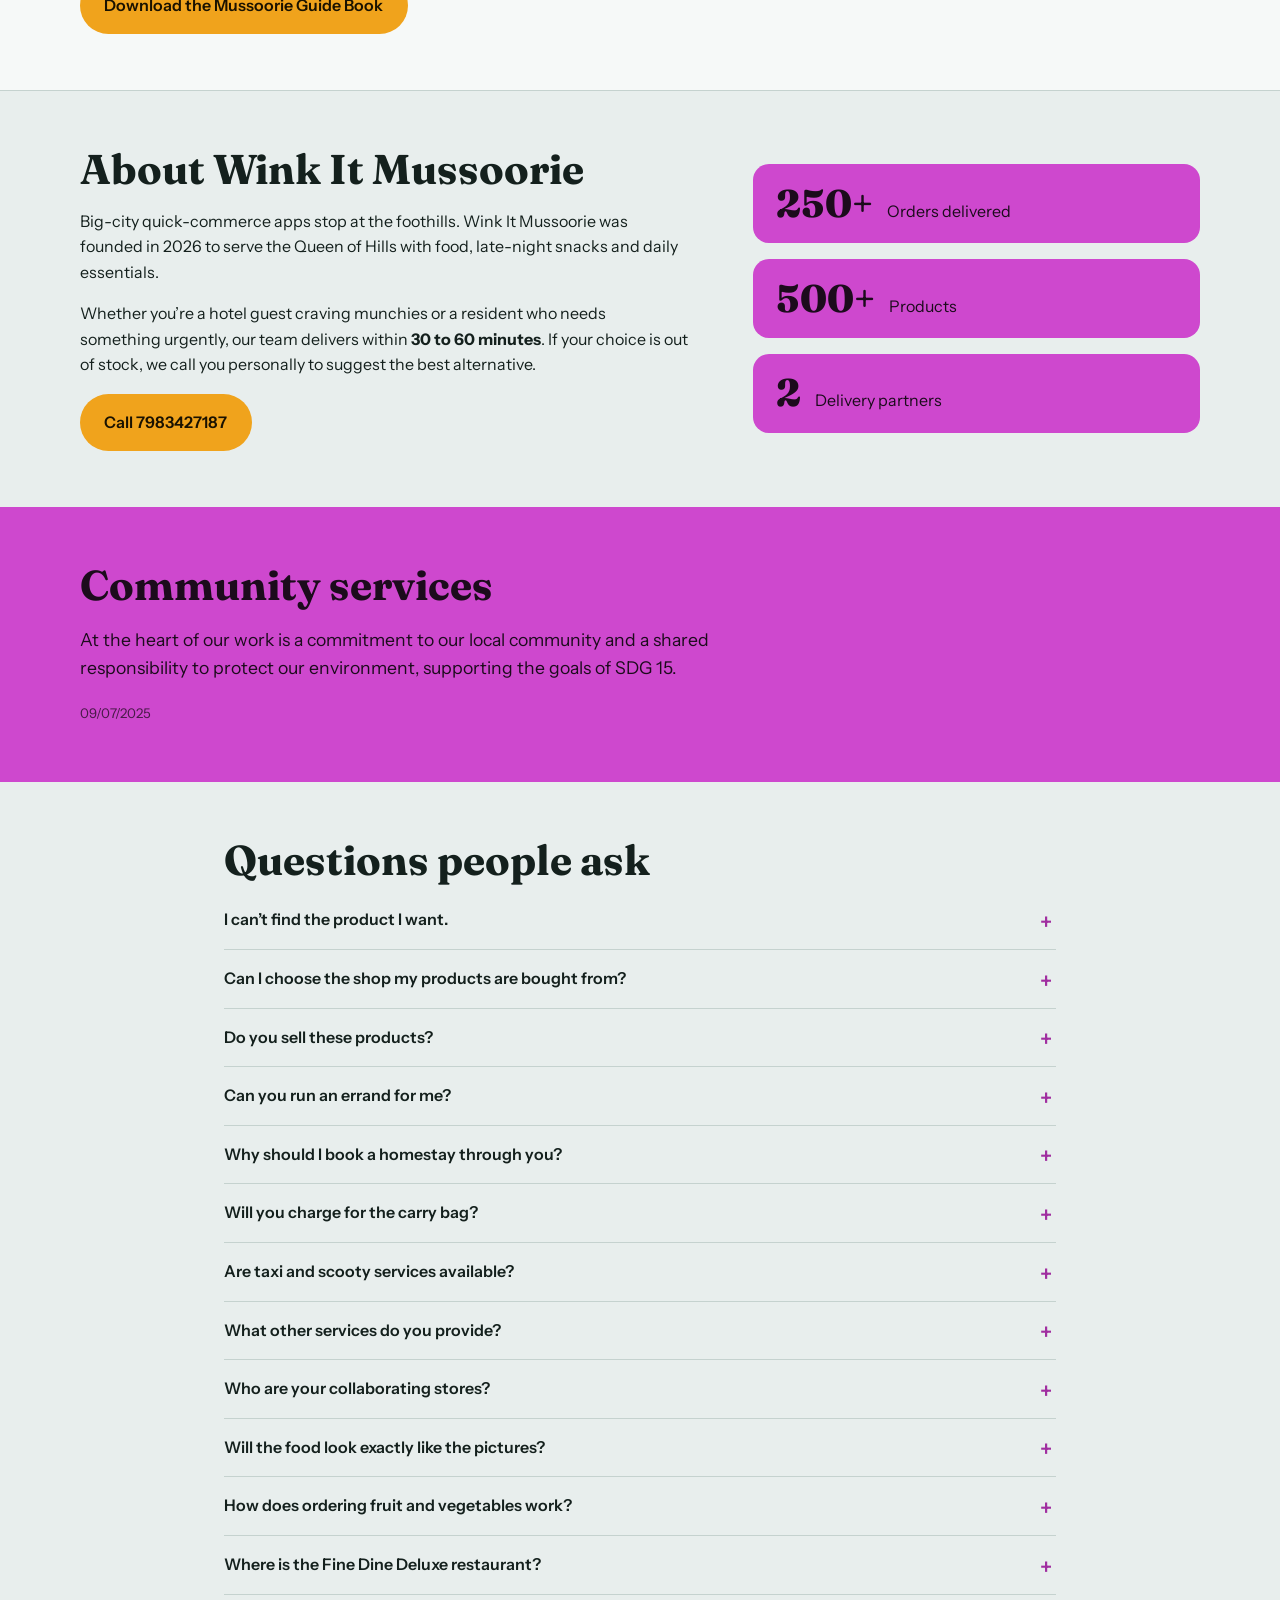
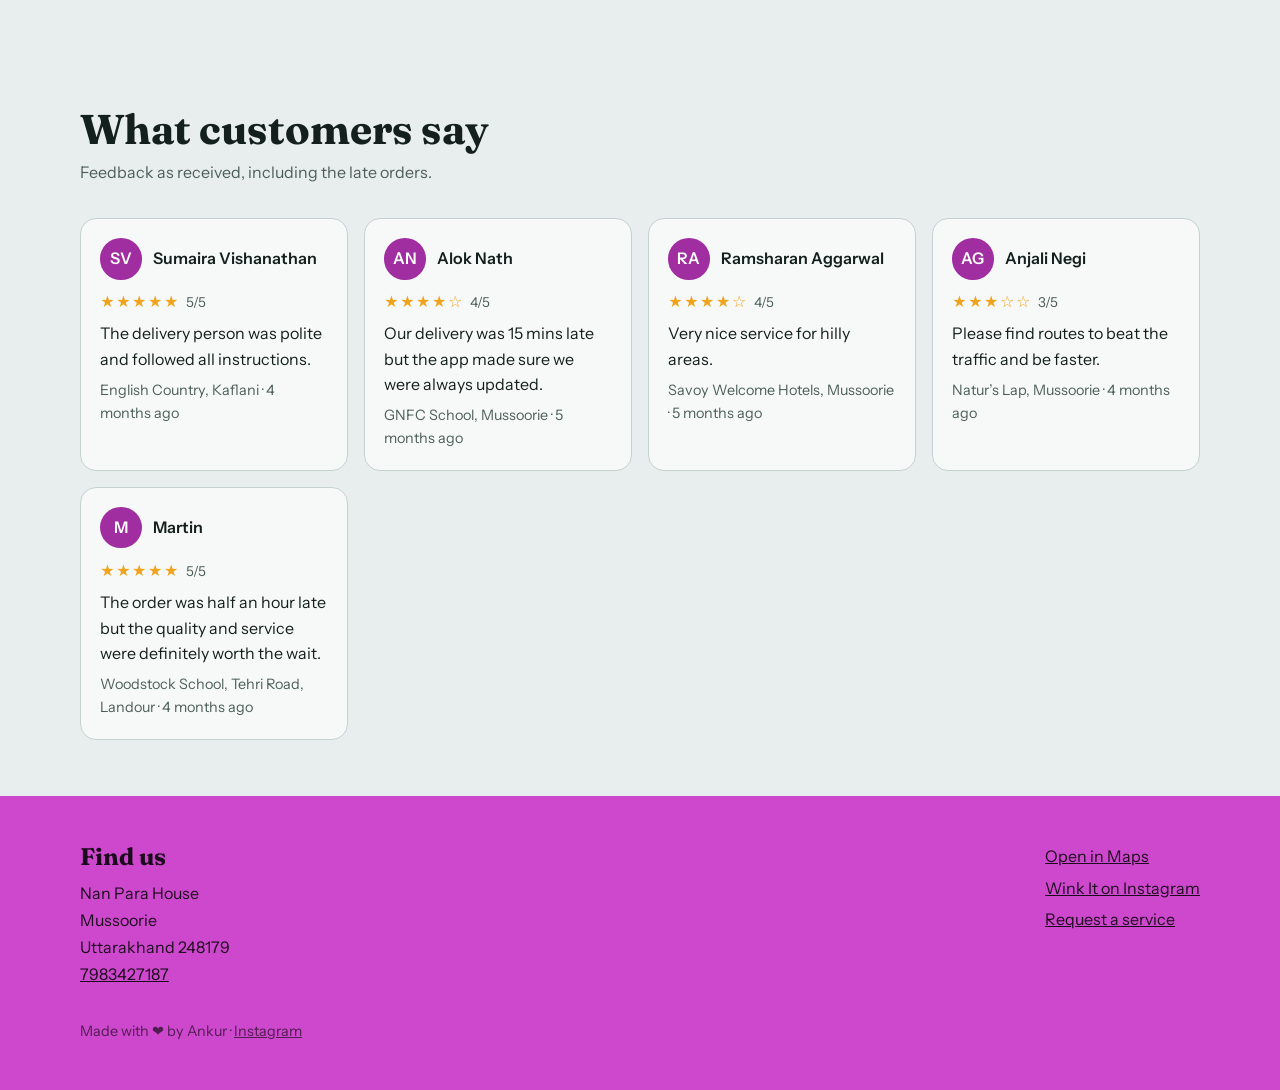
==== commit 52c3daca: "X X" ====
--- a/index.html
+++ b/index.html
@@ -1,273 +1,728 @@
+<!DOCTYPE html>
+
+<html lang="en">
+
 <head>
-    <meta charset="UTF-8">
-    <meta name="viewport" content="width=device-width, initial-scale=1.0, maximum-scale=1.0, user-scalable=no">
-    <title>Wink It Mussoorie | Mussoorie Delivery Service</title>
-    
-    <meta name="description" content="Wink It Mussoorie provides premium delivery for food and essentials in 30-60 minutes. Serving the community from 8:00 AM to 11:30 PM. Order via WhatsApp!">
-
-    <meta name="keywords" content="Wink It Mussoorie, food delivery Mussoorie, food delivery char dukan, fast delivery Mussoorie, Delivery, Wink It Landour, food delivery landour, landour delivery, mussoorie delivery, mall road delivery, dalai hill delivery, library delivery, food delivery service in Mussoorie, Chacha Ka Dhabba, Landour Bakehouse, Rokby, Savoy, Omi's Mussoorie, Omi's Sweet Shop, Mussoorie Weather, Weather Mussoorie, Mussoorie Distance, Mussoorie Temprature, Temprature Mussoorie, Dehradun To Mussoorie, Airbnb in Mussoorie, Mussoorie Crowd, Kempty Falls, Bhatta Falls, Taxi Mussoorie number, Best Taxi Service in Mussoorie, Taxi Service, Taxi Number Mussoorie, Scoory rental mussoorie, Scooty Rental Number Mussoorie, Mussoorie Taxi Number, Best delivery service in Mussoorie, Delivery near Mussoorie, Delivery new Barloganj, Delivery near Savoy, Delivery near JW Marriot, Delivery Near Woodstock, Mussoorie Guide Book pdf, Misty Haven Mussoorie">
-
-    <meta property="og:title" content="Wink It Mussoorie">
-    <meta property="og:description" content="Fastest delivery for food and essentials in Mussoorie. Open 8:00 AM - 11:30 PM.">
-    <meta property="og:image" content="newlogo.jpg">
-    <meta property="og:url" content="https://www.winkitmussoorie.com">
-
-    <link rel="manifest" href="manifest.json">
-    <meta name="theme-color" content="#000000">
-    <link rel="apple-touch-icon" href="newlogo.jpg">
-
-    <link rel="icon" type="image/x-icon" href="newlogo.ico">
-    <link rel="stylesheet" href="style.css">
+
+<meta charset="UTF-8">
+
+<meta name="viewport" content="width=device-width, initial-scale=1, viewport-fit=cover">
+
+<title>Wink It Mussoorie | Delivery in the Queen of Hills</title>
+
+<meta name="description" content="Wink It Mussoorie delivers food and daily essentials in 30 to 60 minutes. Order on WhatsApp.">
+
+<link rel="preconnect" href="https://fonts.googleapis.com">
+
+<link rel="preconnect" href="https://fonts.gstatic.com" crossorigin>
+
+<link href="https://fonts.googleapis.com/css2?family=Fraunces:opsz,wght@9..144,600;9..144,800&family=Instrument+Sans:wght@400;500;600&display=swap" rel="stylesheet">
+
+<style>
+
+:root{
+
+box-sizing:border-box;
+
+padding-top:env(safe-area-inset-top,0px);
+
+padding-bottom:env(safe-area-inset-bottom,0px);
+
+--bg:#e8eeed; --surface:#f6f9f8; --ink:#14201d; --muted:#4d5f5a;
+
+--pine:#ce48ce; --pine-2:#a02ea0; --marigold:#f0a31c; --line:#c5d2cf;
+
+--on-pine:#1c0b1c; --tile:#dbe5e3; --pine-edge:rgba(28,11,28,.5);
+
+--display:'Fraunces',Georgia,serif; --body:'Instrument Sans',system-ui,-apple-system,'Segoe UI',sans-serif;
+
+color-scheme:light;
+
+}
+
+@media (prefers-color-scheme:dark){
+
+:root:not([data-theme="light"]){
+
+--bg:#0e1816; --surface:#16231f; --ink:#e7f0ee; --muted:#9bb0aa;
+
+--pine:#4a174a; --pine-2:#8a2a8a; --line:#27403a; --tile:#1c2e29; --on-pine:#f6e9f6; --pine-edge:rgba(255,255,255,.4);
+
+color-scheme:dark;
+
+}
+
+}
+
+:root[data-theme="dark"]{
+
+--bg:#0e1816; --surface:#16231f; --ink:#e7f0ee; --muted:#9bb0aa;
+
+--pine:#4a174a; --pine-2:#8a2a8a; --line:#27403a; --tile:#1c2e29; --on-pine:#f6e9f6; --pine-edge:rgba(255,255,255,.4);
+
+color-scheme:dark;
+
+}
+
+html{height:100%;scroll-padding-top:env(safe-area-inset-top,0px);scroll-behavior:smooth}
+
+*,*::before,*::after{box-sizing:border-box}
+
+body{margin:0;background:var(--bg);color:var(--ink);font:400 1rem/1.6 var(--body);-webkit-font-smoothing:antialiased}
+
+a{color:inherit}
+
+:focus-visible{outline:3px solid var(--marigold);outline-offset:3px;border-radius:4px}
+
+.wrap{width:min(1120px,100% - 2.5rem);margin-inline:auto}
+
+h1,h2,h3{font-family:var(--display);line-height:1.1;margin:0}
+
+
+
+/* top bar */
+
+.bar{position:sticky;top:env(safe-area-inset-top,0px);z-index:20;background:var(--pine);color:var(--on-pine)}
+
+body::before{content:"";position:fixed;inset:0 0 auto;height:env(safe-area-inset-top,0px);background:var(--pine);z-index:30}
+
+.bar .wrap{display:flex;align-items:center;gap:1rem;min-height:3.5rem}
+
+.brand{font:800 1.2rem/1 var(--display);text-decoration:none;margin-right:auto}
+
+.bar nav{display:flex;gap:1.25rem;font-weight:500;font-size:.95rem}
+
+.bar nav a{text-decoration:none;opacity:.9}
+
+.bar nav a:hover{opacity:1;text-decoration:underline}
+
+.icon-btn{background:transparent;border:1px solid var(--pine-edge);color:inherit;border-radius:999px;padding:.35rem .8rem;font:500 .85rem var(--body);cursor:pointer}
+
+.icon-btn:hover{border-color:var(--marigold)}
+
+@media(max-width:640px){.bar nav{display:none}}
+
+
+
+/* hero */
+
+.hero{background:var(--pine);color:var(--on-pine);position:relative;overflow:hidden;padding:4.5rem 0 0}
+
+.hero h1{font-size:clamp(2.8rem,9vw,6.2rem);font-weight:800;letter-spacing:-.02em;max-width:11ch}
+
+.hero p.lede{font-size:1.15rem;max-width:34rem;margin:1.25rem 0 2rem;opacity:.92}
+
+.cta-row{display:flex;flex-wrap:wrap;gap:.75rem;padding-bottom:7rem;position:relative;z-index:2}
+
+.btn{display:inline-block;padding:.85rem 1.4rem;border-radius:999px;font-weight:600;text-decoration:none;border:2px solid transparent}
+
+.btn.primary{background:var(--marigold);color:#1a1200}
+
+.btn.primary:hover{background:#ffb83a}
+
+.btn.ghost{border-color:var(--pine-edge);color:var(--on-pine)}
+
+.btn.ghost:hover{border-color:var(--marigold)}
+
+.ridge{position:absolute;left:0;right:0;bottom:-1px;width:100%;height:clamp(110px,22vw,230px);display:block}
+
+.ridge .r1{fill:var(--pine-2);opacity:.55}
+
+.ridge .r2{fill:var(--pine-2)}
+
+.ridge .r3{fill:var(--bg)}
+
+
+
+/* sections */
+
+section{padding:3.5rem 0}
+
+.sec-title{font-size:clamp(1.8rem,4vw,2.6rem);margin-bottom:.5rem}
+
+.sec-sub{color:var(--muted);max-width:38rem;margin:0 0 2rem}
+
+
+
+/* search + catalogue */
+
+.search{display:flex;gap:.5rem;max-width:30rem;margin-bottom:2rem}
+
+.search input{flex:1;font:inherit;padding:.8rem 1rem;border-radius:12px;border:1px solid var(--line);background:var(--surface);color:var(--ink)}
+
+.group{margin-bottom:2.5rem}
+
+.group h3{font-size:1.35rem;margin-bottom:1rem;padding-bottom:.5rem;border-bottom:2px solid var(--line)}
+
+.grid{display:grid;grid-template-columns:repeat(auto-fill,minmax(150px,1fr));gap:.9rem}
+
+.tile{display:flex;flex-direction:column;align-items:flex-start;gap:.6rem;padding:1rem;background:var(--tile);border-radius:14px;text-decoration:none;min-height:8.5rem;border:1px solid transparent;transition:border-color .15s,transform .15s}
+
+.tile:hover{border-color:var(--marigold);transform:translateY(-2px)}
+
+.tile .em{font-size:2rem;line-height:1}
+
+.tile .nm{font-weight:600;line-height:1.25}
+
+.empty{display:none;padding:1.5rem;border:1px dashed var(--line);border-radius:14px;color:var(--muted)}
+
+.empty.show{display:block}
+
+
+
+/* services */
+
+.services{background:var(--surface);border-block:1px solid var(--line)}
+
+.svc{display:grid;grid-template-columns:repeat(auto-fit,minmax(230px,1fr));gap:1.5rem}
+
+.svc div{padding-left:1rem;border-left:4px solid var(--marigold)}
+
+.svc h3{font-size:1.2rem;margin-bottom:.35rem}
+
+.svc p{margin:0;color:var(--muted)}
+
+.guide{margin-top:2rem;display:inline-block}
+
+
+
+/* about */
+
+.about{display:grid;grid-template-columns:1.4fr 1fr;gap:3rem;align-items:center}
+
+.about p{max-width:38rem}
+
+.facts{display:grid;gap:1rem}
+
+.fact{background:var(--pine);color:var(--on-pine);border-radius:16px;padding:1.2rem 1.4rem;display:flex;align-items:baseline;gap:.9rem}
+
+.fact b{font:800 2.4rem/1 var(--display);color:inherit}
+
+@media(max-width:760px){.about{grid-template-columns:1fr;gap:1.5rem}}
+
+
+
+/* community */
+
+.community{background:var(--pine);color:var(--on-pine)}
+
+.community p{max-width:40rem;font-size:1.1rem}
+
+.community small{opacity:.75}
+
+
+
+/* faq */
+
+details{border-bottom:1px solid var(--line)}
+
+summary{cursor:pointer;list-style:none;padding:1rem 2rem 1rem 0;font-weight:600;position:relative}
+
+summary::-webkit-details-marker{display:none}
+
+summary::after{content:"+";position:absolute;right:.25rem;top:.85rem;font-size:1.4rem;color:var(--pine-2);transition:transform .2s}
+
+details[open] summary::after{transform:rotate(45deg)}
+
+details .ans{padding:0 0 1.1rem;color:var(--muted);max-width:44rem}
+
+details .ans b{color:var(--ink)}
+
+.faq{max-width:52rem}
+
+
+
+/* reviews */
+
+.reviews{display:grid;grid-template-columns:repeat(auto-fit,minmax(250px,1fr));gap:1rem}
+
+.rc{background:var(--surface);border:1px solid var(--line);border-radius:16px;padding:1.2rem}
+
+.rc .who{display:flex;align-items:center;gap:.7rem;margin-bottom:.6rem}
+
+.av{width:2.6rem;height:2.6rem;border-radius:50%;background:var(--pine-2);color:#fff;display:grid;place-items:center;font-weight:600}
+
+.rc .nm{font-weight:600;line-height:1.2}
+
+.rc .st{color:var(--marigold);letter-spacing:.1em}
+
+.rc .st span{color:var(--muted);letter-spacing:0;font-size:.85rem;margin-left:.4rem}
+
+.rc p{margin:.4rem 0}
+
+.rc .loc{color:var(--muted);font-size:.9rem}
+
+
+
+/* footer */
+
+footer{background:var(--pine);color:var(--on-pine);padding:3rem 0 2rem}
+
+.foot{display:flex;flex-wrap:wrap;gap:2rem;justify-content:space-between}
+
+footer address{font-style:normal;line-height:1.7}
+
+footer a{color:inherit;text-decoration:underline}
+
+.credit{margin-top:2rem;opacity:.7;font-size:.9rem}
+
+/* phones */
+
+@media(max-width:640px){
+
+.wrap{width:calc(100% - 2rem)}
+
+.bar .wrap{min-height:3rem;gap:.5rem}
+
+.brand{font-size:1.05rem}
+
+.icon-btn{padding:.3rem .65rem;font-size:.8rem}
+
+.hero{padding-top:2.5rem}
+
+.hero h1{font-size:clamp(2.4rem,13vw,3.4rem)}
+
+.hero p.lede{font-size:1rem;margin:1rem 0 1.5rem}
+
+.cta-row{padding-bottom:5rem;gap:.6rem}
+
+.btn{padding:.7rem 1.1rem;font-size:.95rem}
+
+.cta-row .btn{flex:1 1 100%;text-align:center}
+
+section{padding:2.25rem 0}
+
+.sec-sub{margin-bottom:1.25rem;font-size:.95rem}
+
+.search{max-width:none;margin-bottom:1.25rem}
+
+.search input{padding:.7rem .9rem}
+
+.group{margin-bottom:1.5rem}
+
+.group h3{font-size:1.1rem;margin-bottom:.7rem}
+
+.grid{grid-template-columns:repeat(2,minmax(0,1fr));gap:.55rem}
+
+.tile{flex-direction:row;align-items:center;gap:.5rem;min-height:0;padding:.65rem .7rem;border-radius:12px}
+
+.tile .em{font-size:1.45rem;flex:none}
+
+.tile .nm{font-size:.85rem;line-height:1.2;overflow-wrap:anywhere}
+
+.svc{gap:1rem}
+
+.svc h3{font-size:1.05rem}
+
+.fact{padding:.9rem 1.1rem}
+
+.fact b{font-size:1.9rem}
+
+.community p{font-size:1rem}
+
+summary{padding:.85rem 1.75rem .85rem 0;font-size:.95rem}
+
+.reviews{grid-template-columns:1fr;gap:.75rem}
+
+.rc{padding:1rem}
+
+.guide{display:block;text-align:center}
+
+.foot{flex-direction:column;gap:1.25rem}
+
+}
+
+@media(prefers-reduced-motion:reduce){*{transition:none!important;scroll-behavior:auto!important}}
+
+</style>
+
 </head>
+
 <body>
 
 
-    
-    <div id="splash-screen">
-        <video id="intro-video" autoplay muted playsinline>
-            <source src="intro.mp4" type="video/mp4">
-            .
-        </video>
-    </div>
-    <div id="cart-popup" class="cart-popup hidden">
-        <div id="popup-images-container" class="popup-images"></div>
-        <p><span id="popup-count">0</span> Item in cart</p>
-    </div>
-
-    <header>
-        <a href="https://www.instagram.com/wink_it_mussoorie" id="logo-link"><h2 class="logo">Wink It<br>Mussoorie</h2></a>
-        
-        <div class="search-container">
-            <input type="text" id="product-search" placeholder="Search product...">
-            <span id="clear-search" class="clear-btn hidden">✕</span>
-            <button class="search-btn" id="search-btn">🔍</button>
-            <div id="search-suggestions"></div>
-        </div>
-
-        <div class="nav-links">
-                <!-- Request Dropdown Wrapper -->
-                <div class="request-dropdown">
-                    <a id="collectiona" href="#" class="dropdown-trigger">
-                        <h2>Request ▾</h2>
-                    </a>
-                    <div class="dropdown-menu">
-                        <a href="https://api.whatsapp.com/send?phone=917983427187&text=Hi,%20I'd%20like%20to%20request%20a%20Porter%20service.">Porter</a>
-                        <a href="https://api.whatsapp.com/send?phone=917983427187&text=Hi,%20I'd%20like%20to%20Request%20items.">Request items</a>
-                        <a href="https://api.whatsapp.com/send?phone=917983427187&text=Hi,%20I'd%20like%20to%20arrange%20a%20Delivery%20for%20someone%20else.">Delivery for someone else</a>
-                        <a href="https://api.whatsapp.com/send?phone=917983427187&text=Hi,%20I'd%20like%20to%20request%20a%20Hospital%20Drop.">Hospital Drop</a>
-                        <a href="https://api.whatsapp.com/send?phone=917983427187&text=Hi,%20I'd%20like%20to%20request%20Option%205.">Option 5</a>
-                    </div>
-                </div>
-
-                <div class="order-trigger" id="cart-trigger">
-                    Cart: <span id="cart-count">0</span>
-                </div>
-            </div>
-    </header>
-    <div class="top-bar">
-        <div class="online-status">
-            <div class="dot-container">
-                <div class="dot"></div>
-                <div class="pulse"></div>
-            </div>
-            <span class="status-text">
-                <span id="online-count">1</span> online now
-            </span>
-        </div>
-
-        <div class="theme-switch-wrapper">
-            <label class="theme-switch" for="checkbox">
-                <input type="checkbox" id="checkbox" />
-                <div class="slider round"></div>
-            </label>
-        </div>
-    </div>
-    <div class="ourservice"><h1 class="main-title">Our Services</h1></div>
-    
-    <div class="scmain">
-    <div class="slider-container">
-        <a href="https://api.whatsapp.com/send?phone=917983427187&text=Hi,%20I'd%20like%20to%20request%20a%20service."> 
-            <div class="slider-wrapper" id="slider">
-                <img src="service3.jpg" alt="Slide 1">
-                <img src="service1.jpg" alt="Slide 2">
-                <img src="service2.jpg" alt="Slide 3">
-                <img src="service4.jpg" alt="Slide 4">
-                <img src="service5.jpg" alt="Slide 5">
-                <img src="service6.jpg" alt="Slide 6">
-                <img src="service7.jpg" alt="Slide 7">
-                <img src="service8.jpg" alt="Slide 7">
-            </div>
-        </a>
-        <button class="btn left" id="prevBtn" onclick="moveSlide(-1)"></button>
-        <button class="btn right" id="nextBtn" onclick="moveSlide(1)"></button>
-    </div>
-
-    <div class="dota-container" id="dots">
-        <span class="dota active"></span>
-        <span class="dota"></span>
-        <span class="dota"></span>
-        <span class="dota"></span>
-        <span class="dota"></span>
-        <span class="dota"></span>
-        <span class="dota"></span>
-        <span class="dota"></span>
-    </div>
-</div>
-<a class="download" href="https://drive.google.com/file/d/1XvTvtakRcwk-4GMVJizAHBrn1Y2eF7UC/view?usp=sharing" download="Mussoorie Guide Book.pdf">
-   Download Mussoorie Guide Book
-</a>
-
-<div id="pwa-install-container" style="display: none; text-align: center; padding: 10px;">
-    <button id="pwa-install-btn" style="background-color: #000; color: #fff; border: none; padding: 10px 20px; border-radius: 5px; cursor: pointer; font-weight: bold;">
-        📲 Install Wink It App
-    </button>
-</div>
-
-
-
-    
-    
-
-    <main id="collection-view">
-        <div class="collection-grid" id="collection-grid"></div>
-    </main>
-
-    <div id="product-slider">
-        <div class="slider-header">
-            <h2 id="slider-title">Collection</h2>
-            <button class="back-btn" id="close-slider">✕</button>
-        </div>
-        <div id="pslidandp">
-            <div id="pgroupslider">ajlfh</div>
-            <div id="product-grid">
-            </div>
-        </div>
-    </div>
-
-    <div id="orderSidebar">
-    <button class="close-btn" id="close-sidebar">×</button>
-    <h2>Checkout</h2>
-    <div id="sidebar-content"></div>
-    <div id="sidebar-footer">
-        <hr>
-        <p>Items Total: Rs <span id="subtotal-val">0</span></p>
-        <p id="tax-row" style="display: none;">Store GST (5%): Rs <span id="tax-val">0</span></p>
-        
-        <p id="bag-row" style="display: none;">Paper Bag: Rs <span id="bag-val">0</span></p>
-        
-        <p>Delivery Charges: Rs <span id="delivery-val">0</span></p>
-        <h3>Total Amount: Rs <span id="total-price">0</span></h3>
-        
-        <div class="address-section">
-            <input type="text" id="cust-name" placeholder="Your Name">
-            <label class="woodstock-checkbox" style="display: flex; align-items: center; justify-content: space-between; width: 100%; gap: 8px; white-space: nowrap; padding-bottom: 8px; margin-top: 20px; border-bottom: 1px solid #ccc;">
-                Woodstock Staff 26-27
-                <input type="checkbox" id="woodstock-student" style="margin-left: auto;">
-            </label>
-
-            <label class="itm-checkbox" style="display: flex; align-items: center; justify-content: space-between; width: 100%; gap: 8px; white-space: nowrap; padding-bottom: 8px; border-bottom: 1px solid #ccc;">
-                ITM Cantt
-                <input type="checkbox" id="itm-student" style="padding: 0;">
-            </label>
-            <button id="location-btn" class="loc-btn">📍 Share Current Location</button>
-            
-            <textarea id="cust-address" rows="3" placeholder="Use 'Share Current Location'" readonly></textarea>
-            <span id="location-display"></span>
-        </div>
-        <button class="checkout-btn" id="checkout-whatsapp">
-            <span class="lock-icon">🔒</span> Order via WhatsApp &#10140;
-        </button>
-    </div>
-</div>
-    <div class="stats-container">
-        <div class="stat-group">
-            <span class="counter" data-target="250">0+</span>
-            <span class="label">Orders</span>
-        </div>
-        <div class="stat-group">
-            <span class="counter" data-target="500">0+</span>
-            <span class="label">Products</span>
-        </div>
-        <div class="stat-group">
-            <span class="counter" data-target="2">0+</span>
-            <span class="label">Delivery<br>Partners</span>
-        </div>
-    </div>
-
-    
-    <div id="abt" class="about">
-        <h1 class="heading">About Us</h1>
-        <div class="abox">
-            <div class="atext">
-                <h1>Wink It Mussoorie</h1>
-                <p>Looking for Blinkit in Mussoorie? While big-city apps stop at the foothills, <b>Wink It Mussoorie </b>is here to serve the "Queen of Hills." Founded in 2026, we are Mussoorie’s dedicated delivery service for food, late-night snacks, and daily essentials.
-                    Whether you’re a hotel guest craving munchies or a resident needing urgent supplies, our team delivers within <b>30 to 60 minutes</b>. We operate from 9:00 AM to 11:00 PM, ensuring you never have to go without. Plus, with our personalized service, if your choice is out of stock, we’ll call you personally to suggest the best alternatives.</p>
-                <a href="tel:7983427187"><button class="contact-btn">Contact</button></a>
-            </div>
-            <div class="aimg">
-                <img src="newlogo.jpg" alt="Logo">
-            </div>
-        </div>
-    </div>
-
-    <div class="ourss"><h1 class="main-title">Community Services</h1></div>
-    <div><h1 class="mainp">At the heart of our work is a commitment to our local community and a shared responsibility to protect our environment, fully supporting the goals of SDG 15.<br>---09/07/2025---</h1></div>
-
-<div class="ss">
-    <div class="sss">
-            <div class="ssw" id="">
-                <img src="cservice.jpg" alt="">
-            </div>
-        </a>
-    </div>
-</div>
-
-    <div class="faq-card">
-        <h2>Frequently asked Questions</h2>
-        <div id="faq-wrapper"></div>
-    </div>
-    <h1 class="heading testi">Testimonials &gt;</h1>
-    <div class="rbox" id="slider-container">
-        <div class="rwrap" id="review-inner"></div>
-    </div>
-
-    
-    
-
-    <div class="cbox">
-        <div class="cwrap">
-            <img class="cimg" src="newlogo.jpg" alt="Logo Footer">
-            <div class="ctext">
-                <h1>Address</h1>
-                <h3>Nan Para House</h3>
-                <h3>Mussoorie</h3>
-                <h3>Uttarakhand-248179</h3>
-                <h3>Contact: <a href="tel:7983427187">7983427187</a></h3>
-                <div class="acc">
-                    <a href="https://www.instagram.com/winkitmussoorie"><img title="Instagram" src="insta.jpg" alt="Instagram"></a>
-                </div>
-            </div>
-            <a href="https://maps.app.goo.gl/6aGjydyM8Kf6ZvdJ6" id="map-link"><img class="cimg" src="map.jpg" alt="Map"></a>
-        </div>
-    </div>
-    <footer class="footerf"><h1>Made with ❤️ by Ankur</h1><a href="https://www.instagram.com/ankurchauhan129"><img class="mwli" src="insta.jpg" alt=""></a></footer>
-
-    <div id="lightbox" class="lightbox hidden">
-    <div class="lightbox-content">
-        <span class="close-lightbox">&times;</span>
-        <h2 id="lightbox-title"></h2>
-        
-        <div class="slider-container">
-            <button class="prev-slide">❮</button>
-            <div id="slider-images"></div>
-            <button class="next-slide">❯</button>
-        </div>
-        
-        <p id="lightbox-description"></p>
-
-      
-
-    <script src="script.js"></script>
+
+<header class="bar">
+
+<div class="wrap">
+
+<a class="brand" href="#top">Wink It Mussoorie</a>
+
+<nav aria-label="Primary">
+
+<a href="#shop">Shop</a>
+
+<a href="#services">Services</a>
+
+<a href="#about">About</a>
+
+<a href="#faq">FAQ</a>
+
+<a href="#contact">Contact</a>
+
+</nav>
+
+<button class="icon-btn" id="theme" type="button" aria-label="Switch colour theme">Dark mode</button>
+
+</div>
+
+</header>
+
+
+
+<main id="top">
+
+<div class="hero">
+
+<div class="wrap">
+
+<h1>Mussoorie, delivered.</h1>
+
+<p class="lede">Food, late-night snacks and daily essentials, at your door in 30 to 60 minutes. Order on WhatsApp, and if something is out of stock we call you with the best alternative.</p>
+
+<div class="cta-row">
+
+<a class="btn primary" href="https://api.whatsapp.com/send?phone=917983427187&amp;text=Hi,%20I'd%20like%20to%20place%20an%20order.">Order on WhatsApp</a>
+
+<a class="btn ghost" href="https://api.whatsapp.com/send?phone=917983427187&amp;text=Hi,%20I'd%20like%20to%20request%20a%20service.">Request something else</a>
+
+</div>
+
+</div>
+
+<svg class="ridge" viewBox="0 0 1440 230" preserveAspectRatio="none" aria-hidden="true">
+
+<path class="r1" d="M0 120 L120 70 L230 105 L360 40 L470 95 L600 55 L720 100 L860 35 L980 90 L1110 50 L1240 95 L1350 60 L1440 85 L1440 230 L0 230Z"/>
+
+<path class="r2" d="M0 160 L90 120 L200 150 L330 105 L450 145 L580 110 L700 150 L840 100 L970 140 L1100 108 L1230 145 L1340 118 L1440 140 L1440 230 L0 230Z"/>
+
+<path class="r3" d="M0 200 L110 175 L240 195 L380 165 L520 192 L650 170 L790 196 L930 168 L1070 192 L1200 172 L1330 194 L1440 180 L1440 230 L0 230Z"/>
+
+</svg>
+
+</div>
+
+
+
+<section id="shop">
+
+<div class="wrap">
+
+<h2 class="sec-title">What do you need?</h2>
+
+<p class="sec-sub">Pick a category and we’ll open WhatsApp with it filled in. Tell us what you want and we’ll confirm the price before we leave.</p>
+
+<form class="search" role="search" onsubmit="return false">
+
+<input type="search" id="q" placeholder="Search categories, e.g. dairy, cake, books" aria-label="Search categories" autocomplete="off">
+
+</form>
+
+<div id="catalogue"></div>
+
+<p class="empty" id="empty">No category matches that. Request it and we’ll find it for you.
+
+<a href="https://api.whatsapp.com/send?phone=917983427187&amp;text=Hi,%20I'd%20like%20to%20request%20a%20service.">Send a request</a></p>
+
+</div>
+
+</section>
+
+
+
+<section id="services" class="services">
+
+<div class="wrap">
+
+<h2 class="sec-title">Our services</h2>
+
+<p class="sec-sub">Delivery is the core. These are the other things people ask us for.</p>
+
+<div class="svc">
+
+<div><h3>Local delivery</h3><p>Groceries, food and essentials across Mussoorie, in 30 to 60 minutes.</p></div>
+
+<div><h3>Buy from a shop you choose</h3><p>Name the shop. We buy or collect your order there and bring it to your door.</p></div>
+
+<div><h3>Errands</h3><p>Post, pick-up and drop, and assistance, for a small fee. Larger errands up to Dehradun, priced case by case.</p></div>
+
+<div><h3>Taxi and scooty</h3><p>We connect you with hand-picked, reliable taxi and scooty partners.</p></div>
+
+<div><h3>Homestays and hotels</h3><p>Book a partner hotel or homestay through us and get 5% off.</p></div>
+
+</div>
+
+<a class="btn primary guide" href="https://drive.google.com/file/d/1XvTvtakRcwk-4GMVJizAHBrn1Y2eF7UC/view?usp=sharing">Download the Mussoorie Guide Book</a>
+
+</div>
+
+</section>
+
+
+
+<section id="about">
+
+<div class="wrap about">
+
+<div>
+
+<h2 class="sec-title">About Wink It Mussoorie</h2>
+
+<p>Big-city quick-commerce apps stop at the foothills. Wink It Mussoorie was founded in 2026 to serve the Queen of Hills with food, late-night snacks and daily essentials.</p>
+
+<p>Whether you’re a hotel guest craving munchies or a resident who needs something urgently, our team delivers within <b>30 to 60 minutes</b>. If your choice is out of stock, we call you personally to suggest the best alternative.</p>
+
+<a class="btn primary" href="tel:7983427187">Call 7983427187</a>
+
+</div>
+
+<div class="facts">
+
+<div class="fact"><b>250+</b><span>Orders delivered</span></div>
+
+<div class="fact"><b>500+</b><span>Products</span></div>
+
+<div class="fact"><b>2</b><span>Delivery partners</span></div>
+
+</div>
+
+</div>
+
+</section>
+
+
+
+<section class="community">
+
+<div class="wrap">
+
+<h2 class="sec-title">Community services</h2>
+
+<p>At the heart of our work is a commitment to our local community and a shared responsibility to protect our environment, supporting the goals of SDG 15.</p>
+
+<small>09/07/2025</small>
+
+</div>
+
+</section>
+
+
+
+<section id="faq">
+
+<div class="wrap faq">
+
+<h2 class="sec-title">Questions people ask</h2>
+
+<details><summary>I can’t find the product I want.</summary><div class="ans">If it isn’t in our catalogue, send us a request and we’ll look for it.</div></details>
+
+<details><summary>Can I choose the shop my products are bought from?</summary><div class="ans">Yes. We buy the products, or pick up your purchase from the shop you name, and bring them to your door.</div></details>
+
+<details><summary>Do you sell these products?</summary><div class="ans">No. We don’t sell products as of now. We’re your delivery partner.</div></details>
+
+<details><summary>Can you run an errand for me?</summary><div class="ans">Possibly. Post, pick-up and drop, and assistance can be done for a small fee. We can run major errands up to Dehradun, but the price may vary.</div></details>
+
+<details><summary>Why should I book a homestay through you?</summary><div class="ans">We have tie-ups with hotels and homestays, and customers who book through us get a 5% discount.</div></details>
+
+<details><summary>Will you charge for the carry bag?</summary><div class="ans">If your order is delivered in our company carry bag, Rs 10 is charged. A normal carry bag is free.</div></details>
+
+<details><summary>Are taxi and scooty services available?</summary><div class="ans">Yes. We only connect you with reliable, high-quality partners we’ve hand-picked for value and a warm welcome.</div></details>
+
+<details><summary>What other services do you provide?</summary><div class="ans">Ask before you assume. The Request button is there for you to explore.</div></details>
+
+<details><summary>Who are your collaborating stores?</summary><div class="ans">We work with a wide range of partners. Two of the best known are Omi’s Sweets in Landour and Chacha ka Dhabba in Kulri.</div></details>
+
+<details><summary>Will the food look exactly like the pictures?</summary><div class="ans">The images give a general view of the product. We don’t promise to deliver exactly what is shown.</div></details>
+
+<details><summary>How does ordering fruit and vegetables work?</summary><div class="ans">These rules apply to the Fresh category.<br><b>1. Inspect:</b> check the quality when the order arrives.<br><b>2. Confirm:</b> our delivery partner waits for your confirmation before finalising the drop-off.<br><b>3. No returns after delivery:</b> accepting the order is a final sale, with no refunds or returns once delivery is finalised.<br>Prices of fruit and vegetables may differ from those listed.</div></details>
+
+<details><summary>Where is the Fine Dine Deluxe restaurant?</summary><div class="ans">Fine Dine Deluxe isn’t a restaurant. It’s an experience where we deliver meals from restaurants with good reviews for the dish you pick.</div></details>
+
+</div>
+
+</section>
+
+
+
+<section>
+
+<div class="wrap">
+
+<h2 class="sec-title">What customers say</h2>
+
+<p class="sec-sub">Feedback as received, including the late orders.</p>
+
+<div class="reviews">
+
+<article class="rc"><div class="who"><div class="av">SV</div><div class="nm">Sumaira Vishanathan</div></div><div class="st" aria-label="5 out of 5">★★★★★<span>5/5</span></div><p>The delivery person was polite and followed all instructions.</p><div class="loc">English Country, Kaflani · 4 months ago</div></article>
+
+<article class="rc"><div class="who"><div class="av">AN</div><div class="nm">Alok Nath</div></div><div class="st" aria-label="4 out of 5">★★★★☆<span>4/5</span></div><p>Our delivery was 15 mins late but the app made sure we were always updated.</p><div class="loc">GNFC School, Mussoorie · 5 months ago</div></article>
+
+<article class="rc"><div class="who"><div class="av">RA</div><div class="nm">Ramsharan Aggarwal</div></div><div class="st" aria-label="4 out of 5">★★★★☆<span>4/5</span></div><p>Very nice service for hilly areas.</p><div class="loc">Savoy Welcome Hotels, Mussoorie · 5 months ago</div></article>
+
+<article class="rc"><div class="who"><div class="av">AG</div><div class="nm">Anjali Negi</div></div><div class="st" aria-label="3 out of 5">★★★☆☆<span>3/5</span></div><p>Please find routes to beat the traffic and be faster.</p><div class="loc">Natur’s Lap, Mussoorie · 4 months ago</div></article>
+
+<article class="rc"><div class="who"><div class="av">M</div><div class="nm">Martin</div></div><div class="st" aria-label="5 out of 5">★★★★★<span>5/5</span></div><p>The order was half an hour late but the quality and service were definitely worth the wait.</p><div class="loc">Woodstock School, Tehri Road, Landour · 4 months ago</div></article>
+
+</div>
+
+</div>
+
+</section>
+
+</main>
+
+
+
+<footer id="contact">
+
+<div class="wrap">
+
+<div class="foot">
+
+<address>
+
+<h2 style="font-size:1.5rem;margin-bottom:.6rem">Find us</h2>
+
+Nan Para House<br>Mussoorie<br>Uttarakhand 248179<br>
+
+<a href="tel:7983427187">7983427187</a>
+
+</address>
+
+<div>
+
+<p style="margin:0 0 .4rem"><a href="https://maps.app.goo.gl/6aGjydyM8Kf6ZvdJ6">Open in Maps</a></p>
+
+<p style="margin:0 0 .4rem"><a href="https://www.instagram.com/winkitmussoorie">Wink It on Instagram</a></p>
+
+<p style="margin:0"><a href="https://api.whatsapp.com/send?phone=917983427187&amp;text=Hi,%20I'd%20like%20to%20request%20a%20service.">Request a service</a></p>
+
+</div>
+
+</div>
+
+<p class="credit">Made with ❤️ by Ankur · <a href="https://www.instagram.com/ankurchauhan129">Instagram</a></p>
+
+</div>
+
+</footer>
+
+
+
+<script>
+
+(function(){
+
+var WA='https://api.whatsapp.com/send?phone=917983427187&text=';
+
+var data=[
+
+['Diwali Special',[['Diwali Special','🪔'],['Dry Fruits','🥜']]],
+
+['Latest additions',[['Games and Gym','🏋️'],['Discounted Items','🏷️'],['Latest Arrivals','✨']]],
+
+['Collaborating stores',[['Cake Shop','🎂'],['Fine Dine Deluxe','🍽️'],['Nutritional Food Supplement','💪'],['Swad South Indian','🥘'],['Pahado Ka','⛰️'],['Omi’s Sweets','🍬'],['Omi’s Food','🍛'],['Gift Store','🎁']]],
+
+['Drinks and snacks',[['Drinks and Juices','🧃'],['Chips and Namkeens','🥔'],['Bakery and Biscuits','🍪'],['Sweet and Chocolates','🍫'],['Instant Food and Noodles','🍜'],['Candies','🍭']]],
+
+['Grocery and kitchen',[['Fresh','🥬'],['Aa, Dal, and Rice','🌾'],['Dairy, Bread, and Milk','🥛'],['Masalas and Oils','🌶️'],['Spreads and Ketchup','🍯']]],
+
+['Beauty and personal care',[['Baby Care','🍼'],['Female Wellness','🌸'],['Hair','💇'],['Bath and Body','🧴'],['Face','🧼'],['General','🧻']]],
+
+['Household essentials',[['Cleaners and Fresheners','🧽'],['Second Hand Books','📚'],['Others','📦']]]
+
+];
+
+var root=document.getElementById('catalogue'), empty=document.getElementById('empty'), q=document.getElementById('q');
+
+data.forEach(function(g){
+
+var sec=document.createElement('div'); sec.className='group';
+
+var h=document.createElement('h3'); h.textContent=g[0]; sec.appendChild(h);
+
+var grid=document.createElement('div'); grid.className='grid';
+
+g[1].forEach(function(it){
+
+var a=document.createElement('a'); a.className='tile'; a.dataset.name=it[0].toLowerCase();
+
+a.href=WA+encodeURIComponent('Hi, I\'d like to order from: '+it[0]);
+
+a.innerHTML='<span class="em" aria-hidden="true">'+it[1]+'</span><span class="nm"></span>';
+
+a.querySelector('.nm').textContent=it[0];
+
+grid.appendChild(a);
+
+});
+
+sec.appendChild(grid); root.appendChild(sec);
+
+});
+
+q.addEventListener('input',function(){
+
+var v=q.value.trim().toLowerCase(), shown=0;
+
+root.querySelectorAll('.group').forEach(function(sec){
+
+var n=0;
+
+sec.querySelectorAll('.tile').forEach(function(t){
+
+var ok=!v||t.dataset.name.indexOf(v)>-1||sec.firstChild.textContent.toLowerCase().indexOf(v)>-1;
+
+t.style.display=ok?'':'none'; if(ok)n++;
+
+});
+
+sec.style.display=n?'':'none'; shown+=n;
+
+});
+
+empty.classList.toggle('show',shown===0);
+
+});
+
+
+
+var btn=document.getElementById('theme'), rootEl=document.documentElement;
+
+function isDark(){
+
+var t=rootEl.getAttribute('data-theme');
+
+return t?t==='dark':window.matchMedia('(prefers-color-scheme: dark)').matches;
+
+}
+
+function label(){btn.textContent=isDark()?'Light mode':'Dark mode';}
+
+try{var s=localStorage.getItem('winkit-theme'); if(s)rootEl.setAttribute('data-theme',s);}catch(e){}
+
+label();
+
+btn.addEventListener('click',function(){
+
+var next=isDark()?'light':'dark';
+
+rootEl.setAttribute('data-theme',next);
+
+try{localStorage.setItem('winkit-theme',next);}catch(e){}
+
+label();
+
+});
+
+})();
+
+</script>
+
 </body>
 
 </html>
+
+
+
